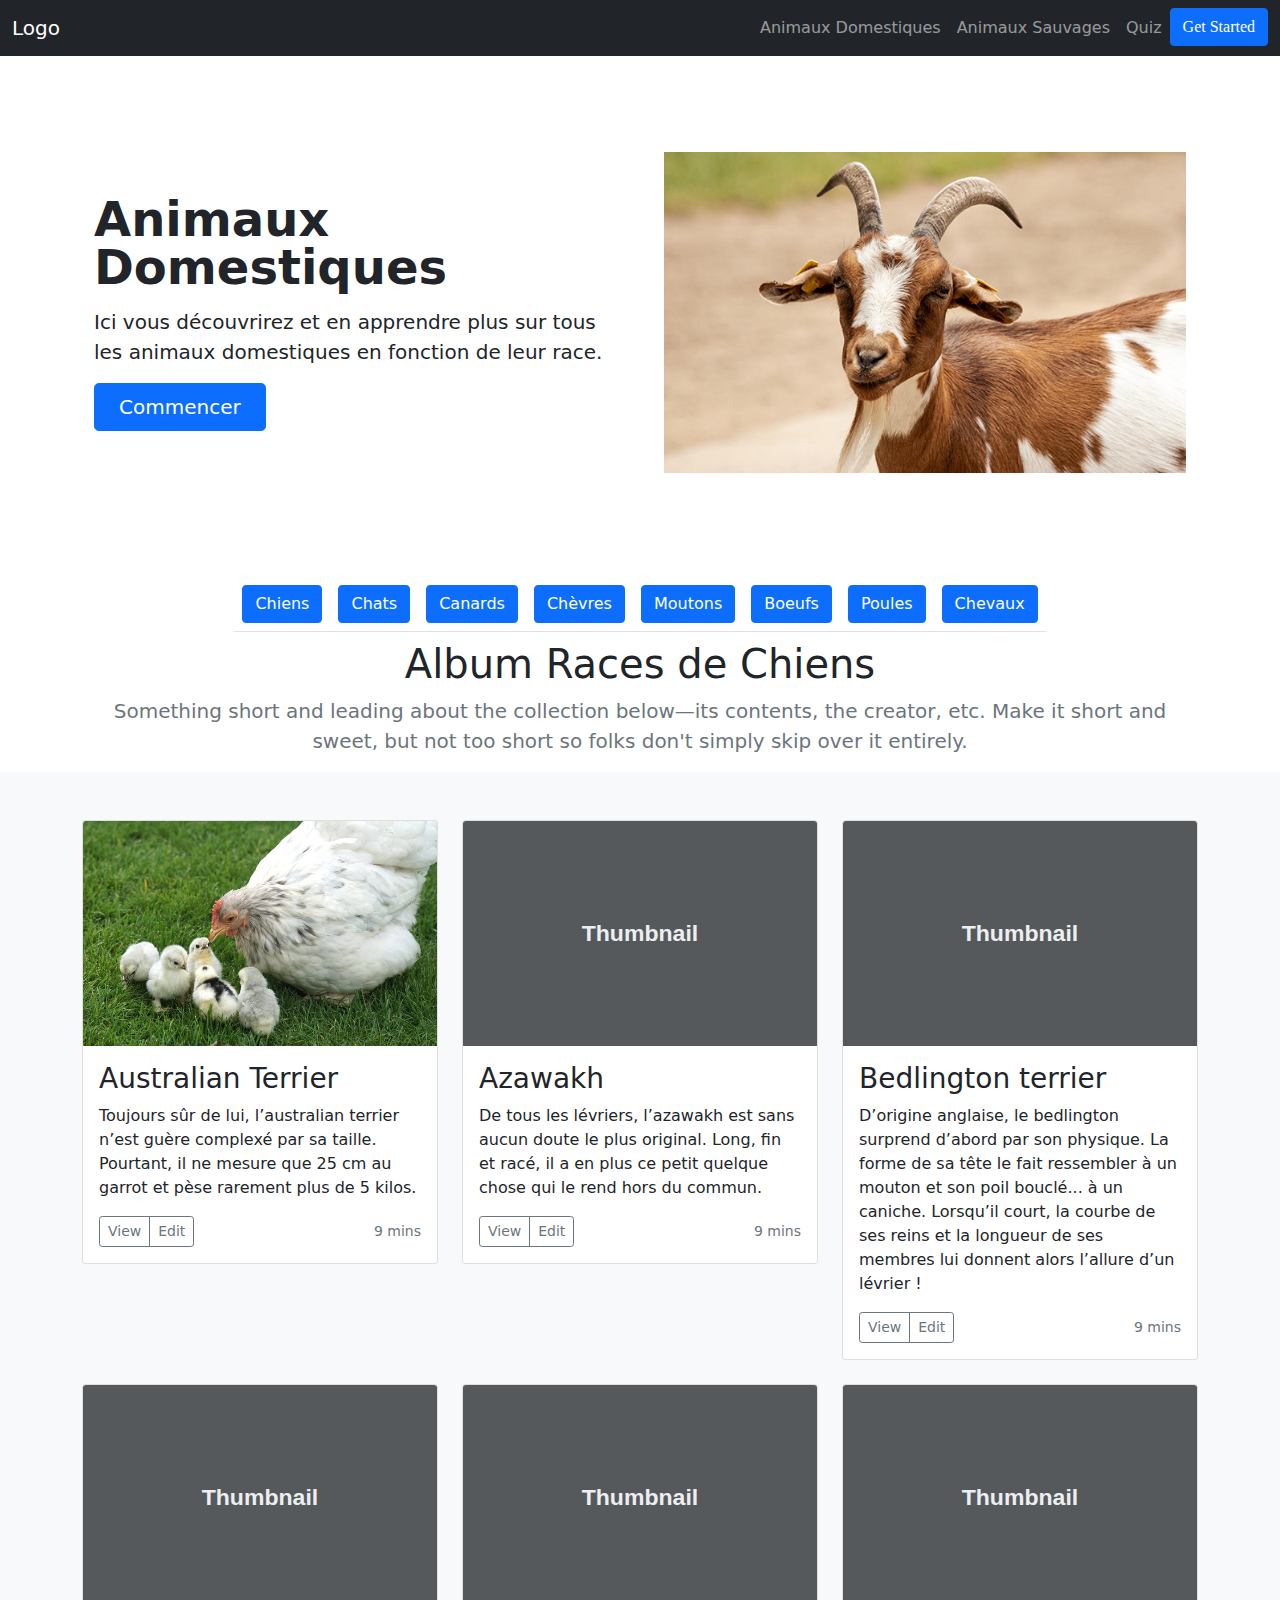
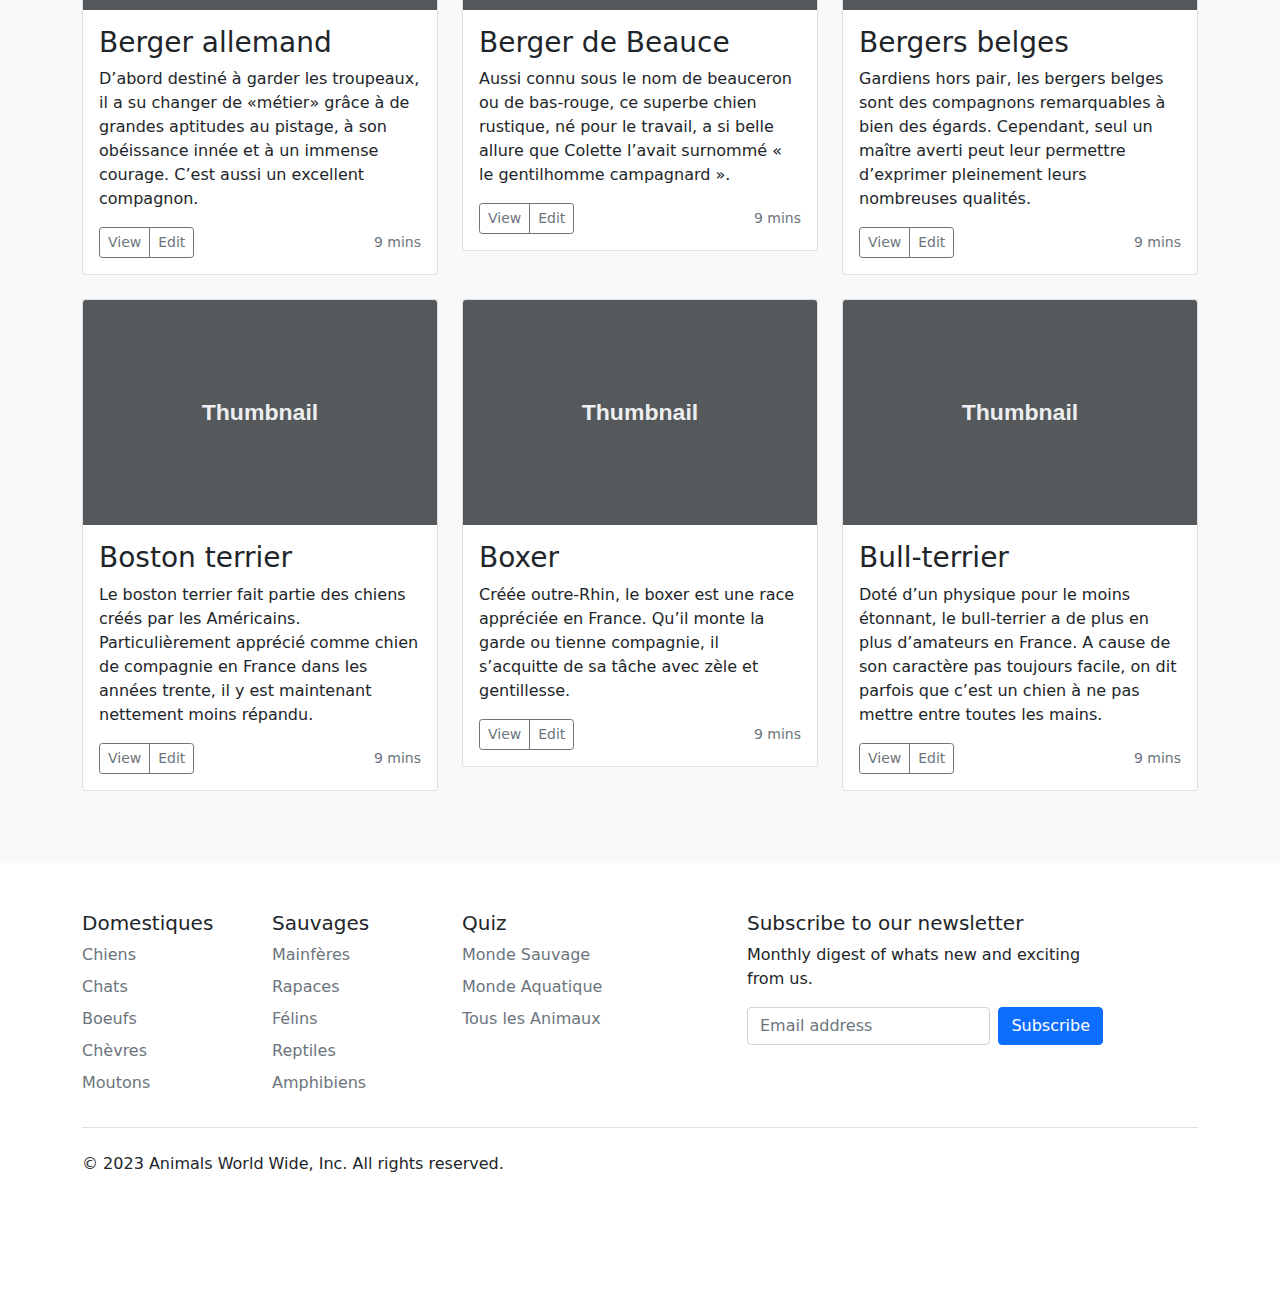
==== screens/animals_view_1_page.html @ 9a96329b "commit" ====
<!DOCTYPE html>
<html lang="en">

<head>
    <meta charset="UTF-8">
    <meta http-equiv="X-UA-Compatible" content="IE=edge">
    <meta name="viewport" content="width=device-width, initial-scale=1.0">
    <title>Common Animals</title>
    <link rel="stylesheet" type="text/css" href="../bootstrap-5/css/bootstrap.css">
    <script type="text/javascript" src="../bootstrap-5/js/bootstrap.js"></script>
</head>

<body>
    <!-- NAVBAR -->
    <nav class="navbar navbar-expand-sm bg-dark navbar-dark">
        <div class="container-fluid">
            <a class="navbar-brand" href="../index.html">Logo</a>
            <button class="navbar-toggler" type="button" data-bs-toggle="collapse" data-bs-target="#collapsibleNavbar">
                <span class="navbar-toggler-icon"></span>
            </button>

            <div class="collapse navbar-collapse d-md-flex justify-content-end" id="collapsibleNavbar">
                <ul class="navbar-nav">
                    <li class="nav-item">
                        <a class="nav-link" href="animals_view_1_page.html">Animaux Domestiques</a>
                    </li>
                    <li class="nav-item">
                        <a class="nav-link" href="animals_view_2_page.html">Animaux Sauvages</a>
                    </li>
                    <li class="nav-item">
                        <a class="nav-link" href="#">Quiz</a>
                    </li>
                    <li class="nav-item">
                        <a class="btn btn-primary" href="../index.html#getStarted"
                            style="font-family: Berlin Sans FB Demi;" type="button">Get Started</a>
                    </li>
                </ul>
            </div>
        </div>
    </nav>

    <div class="container col-xxl-8 px-4 py-5">
        <div class="row flex-lg-row-reverse align-items-center g-5 py-5">
            <div class="col-10 col-sm-8 col-lg-6">
                <img src="../img/chevre.jpg" class="d-block mx-lg-auto img-fluid" alt="Bootstrap Themes" loading="lazy"
                    width="700" height="500">
            </div>
            <div class="col-lg-6">
                <h1 class="display-5 fw-bold lh-1 mb-3">Animaux Domestiques</h1>
                <p class="lead">Ici vous découvrirez et en apprendre plus sur tous les animaux domestiques en fonction
                    de leur race.</p>
                <div class="d-grid gap-2 d-md-flex justify-content-md-start">
                    <a href="#domestiques" type="button" class="btn btn-primary btn-lg px-4 me-md-2">Commencer</a>
                </div>
            </div>
        </div>
    </div>

    <nav class="navbar navbar-expand-lg navbar-dark justify-content-md-center" id="domestiques">
        <ul class="nav nav-tabs" id="myTab" role="tablist">
            <li class="nav-item active" role="presentation">
                <button class="btn btn-primary m-2" id="chiens-tab" data-bs-toggle="tab" data-bs-target="#chiens"
                    type="button" role="tab" aria-controls="chiens" aria-selected="true">Chiens
                </button>
            </li>
            <li class="nav-item" role="presentation">
                <button class="btn btn-primary m-2" id="chats-tab" data-bs-toggle="tab" data-bs-target="#chats"
                    type="button" role="tab" aria-controls="chats" aria-selected="false">Chats
                </button>
            </li>
            <li class="nav-item" role="presentation">
                <button class="btn btn-primary m-2" id="canards-tab" data-bs-toggle="tab" data-bs-target="#canards"
                    type="button" role="tab" aria-controls="canards" aria-selected="false">Canards
                </button>
            </li>
            <li class="nav-item" role="presentation">
                <button class="btn btn-primary m-2">Chèvres</button>
            </li>
            <li class="nav-item" role="presentation">
                <button class="btn btn-primary m-2">Moutons</button>
            </li>
            <li class="nav-item" role="presentation">
                <button class="btn btn-primary m-2">Boeufs</button>
            </li>
            <li class="nav-item" role="presentation">
                <button class="btn btn-primary m-2">Poules</button>
            </li>
            <li class="nav-item" role="presentation">
                <button class="btn btn-primary m-2">Chevaux</button>
            </li>
        </ul>
    </nav>
    <div class="tab-content" id="myTabContent">
        <!-- Contents for dogs -->
        <div class="tab-pane fade show active" id="chiens" role="tabpanel" aria-labelledby="chiens-tab">

            <section class="jumbotron text-center">
                <div class="container">
                    <h1 class="jumbotron-heading">Album Races de Chiens</h1>
                    <p class="lead text-muted">Something short and leading about the collection below—its contents, the
                        creator, etc. Make it short and sweet, but not too short so folks don't simply skip over it
                        entirely.</p>
                </div>
            </section>

            <div class="album py-5 bg-light">
                <div class="container">

                    <div class="row">
                        <div class="col-md-4">
                            <div class="card mb-4 box-shadow">
                                <img class="card-img-top"
                                    data-src="holder.js/100px225?theme=thumb&amp;bg=55595c&amp;fg=eceeef&amp;text=Thumbnail"
                                    alt="Thumbnail [100%x225]" style="height: 225px; width: 100%; display: block;"
                                    src="../img/poule.jpg" data-holder-rendered="true">
                                <div class="card-body">
                                    <h3 class="">Australian Terrier</h3>
                                    <p class="card-text">Toujours sûr de lui, l’australian terrier n’est guère complexé
                                        par
                                        sa taille. Pourtant, il ne mesure que 25 cm au garrot et pèse rarement plus de 5
                                        kilos.</p>
                                    <div class="d-flex justify-content-between align-items-center">
                                        <div class="btn-group">
                                            <button type="button" class="btn btn-sm btn-outline-secondary">View</button>
                                            <button type="button" class="btn btn-sm btn-outline-secondary">Edit</button>
                                        </div>
                                        <small class="text-muted">9 mins</small>
                                    </div>
                                </div>
                            </div>
                        </div>
                        <div class="col-md-4">
                            <div class="card mb-4 box-shadow">
                                <img class="card-img-top"
                                    data-src="holder.js/100px225?theme=thumb&amp;bg=55595c&amp;fg=eceeef&amp;text=Thumbnail"
                                    alt="Thumbnail [100%x225]" style="height: 225px; width: 100%; display: block;"
                                    src="data:image/svg+xml;charset=UTF-8,%3Csvg%20width%3D%22348%22%20height%3D%22225%22%20xmlns%3D%22http%3A%2F%2Fwww.w3.org%2F2000%2Fsvg%22%20viewBox%3D%220%200%20348%20225%22%20preserveAspectRatio%3D%22none%22%3E%3Cdefs%3E%3Cstyle%20type%3D%22text%2Fcss%22%3E%23holder_185f24fe3c3%20text%20%7B%20fill%3A%23eceeef%3Bfont-weight%3Abold%3Bfont-family%3AArial%2C%20Helvetica%2C%20Open%20Sans%2C%20sans-serif%2C%20monospace%3Bfont-size%3A17pt%20%7D%20%3C%2Fstyle%3E%3C%2Fdefs%3E%3Cg%20id%3D%22holder_185f24fe3c3%22%3E%3Crect%20width%3D%22348%22%20height%3D%22225%22%20fill%3D%22%2355595c%22%3E%3C%2Frect%3E%3Cg%3E%3Ctext%20x%3D%22116.68333435058594%22%20y%3D%22120.3%22%3EThumbnail%3C%2Ftext%3E%3C%2Fg%3E%3C%2Fg%3E%3C%2Fsvg%3E"
                                    data-holder-rendered="true">
                                <div class="card-body">
                                    <h3>Azawakh</h3>
                                    <p class="card-text">De tous les lévriers, l’azawakh est sans aucun doute le plus
                                        original. Long, fin et racé, il a en plus ce petit quelque chose qui le rend
                                        hors du
                                        commun.</p>
                                    <div class="d-flex justify-content-between align-items-center">
                                        <div class="btn-group">
                                            <button type="button" class="btn btn-sm btn-outline-secondary">View</button>
                                            <button type="button" class="btn btn-sm btn-outline-secondary">Edit</button>
                                        </div>
                                        <small class="text-muted">9 mins</small>
                                    </div>
                                </div>
                            </div>
                        </div>
                        <div class="col-md-4">
                            <div class="card mb-4 box-shadow">
                                <img class="card-img-top"
                                    data-src="holder.js/100px225?theme=thumb&amp;bg=55595c&amp;fg=eceeef&amp;text=Thumbnail"
                                    alt="Thumbnail [100%x225]" style="height: 225px; width: 100%; display: block;"
                                    src="data:image/svg+xml;charset=UTF-8,%3Csvg%20width%3D%22348%22%20height%3D%22225%22%20xmlns%3D%22http%3A%2F%2Fwww.w3.org%2F2000%2Fsvg%22%20viewBox%3D%220%200%20348%20225%22%20preserveAspectRatio%3D%22none%22%3E%3Cdefs%3E%3Cstyle%20type%3D%22text%2Fcss%22%3E%23holder_185f24fe3c5%20text%20%7B%20fill%3A%23eceeef%3Bfont-weight%3Abold%3Bfont-family%3AArial%2C%20Helvetica%2C%20Open%20Sans%2C%20sans-serif%2C%20monospace%3Bfont-size%3A17pt%20%7D%20%3C%2Fstyle%3E%3C%2Fdefs%3E%3Cg%20id%3D%22holder_185f24fe3c5%22%3E%3Crect%20width%3D%22348%22%20height%3D%22225%22%20fill%3D%22%2355595c%22%3E%3C%2Frect%3E%3Cg%3E%3Ctext%20x%3D%22116.68333435058594%22%20y%3D%22120.3%22%3EThumbnail%3C%2Ftext%3E%3C%2Fg%3E%3C%2Fg%3E%3C%2Fsvg%3E"
                                    data-holder-rendered="true">
                                <div class="card-body">
                                    <h3>Bedlington terrier</h3>
                                    <p class="card-text">D’origine anglaise, le bedlington surprend d’abord par son
                                        physique. La forme de sa tête le fait ressembler à un mouton et son poil
                                        bouclé... à
                                        un caniche. Lorsqu’il court, la courbe de ses reins et la longueur de ses
                                        membres
                                        lui donnent alors l’allure d’un lévrier !</p>
                                    <div class="d-flex justify-content-between align-items-center">
                                        <div class="btn-group">
                                            <button type="button" class="btn btn-sm btn-outline-secondary">View</button>
                                            <button type="button" class="btn btn-sm btn-outline-secondary">Edit</button>
                                        </div>
                                        <small class="text-muted">9 mins</small>
                                    </div>
                                </div>
                            </div>
                        </div>

                        <div class="col-md-4">
                            <div class="card mb-4 box-shadow">
                                <img class="card-img-top"
                                    data-src="holder.js/100px225?theme=thumb&amp;bg=55595c&amp;fg=eceeef&amp;text=Thumbnail"
                                    alt="Thumbnail [100%x225]" style="height: 225px; width: 100%; display: block;"
                                    src="data:image/svg+xml;charset=UTF-8,%3Csvg%20width%3D%22348%22%20height%3D%22225%22%20xmlns%3D%22http%3A%2F%2Fwww.w3.org%2F2000%2Fsvg%22%20viewBox%3D%220%200%20348%20225%22%20preserveAspectRatio%3D%22none%22%3E%3Cdefs%3E%3Cstyle%20type%3D%22text%2Fcss%22%3E%23holder_185f24fe3c6%20text%20%7B%20fill%3A%23eceeef%3Bfont-weight%3Abold%3Bfont-family%3AArial%2C%20Helvetica%2C%20Open%20Sans%2C%20sans-serif%2C%20monospace%3Bfont-size%3A17pt%20%7D%20%3C%2Fstyle%3E%3C%2Fdefs%3E%3Cg%20id%3D%22holder_185f24fe3c6%22%3E%3Crect%20width%3D%22348%22%20height%3D%22225%22%20fill%3D%22%2355595c%22%3E%3C%2Frect%3E%3Cg%3E%3Ctext%20x%3D%22116.68333435058594%22%20y%3D%22120.3%22%3EThumbnail%3C%2Ftext%3E%3C%2Fg%3E%3C%2Fg%3E%3C%2Fsvg%3E"
                                    data-holder-rendered="true">
                                <div class="card-body">
                                    <h3>Berger allemand</h3>
                                    <p class="card-text">D’abord destiné à garder les troupeaux, il a su changer de
                                        «métier»
                                        grâce à de grandes aptitudes au pistage, à son obéissance innée et à un immense
                                        courage. C’est aussi un excellent compagnon.</p>
                                    <div class="d-flex justify-content-between align-items-center">
                                        <div class="btn-group">
                                            <button type="button" class="btn btn-sm btn-outline-secondary">View</button>
                                            <button type="button" class="btn btn-sm btn-outline-secondary">Edit</button>
                                        </div>
                                        <small class="text-muted">9 mins</small>
                                    </div>
                                </div>
                            </div>
                        </div>
                        <div class="col-md-4">
                            <div class="card mb-4 box-shadow">
                                <img class="card-img-top"
                                    data-src="holder.js/100px225?theme=thumb&amp;bg=55595c&amp;fg=eceeef&amp;text=Thumbnail"
                                    alt="Thumbnail [100%x225]" style="height: 225px; width: 100%; display: block;"
                                    src="data:image/svg+xml;charset=UTF-8,%3Csvg%20width%3D%22348%22%20height%3D%22225%22%20xmlns%3D%22http%3A%2F%2Fwww.w3.org%2F2000%2Fsvg%22%20viewBox%3D%220%200%20348%20225%22%20preserveAspectRatio%3D%22none%22%3E%3Cdefs%3E%3Cstyle%20type%3D%22text%2Fcss%22%3E%23holder_185f24fe3c7%20text%20%7B%20fill%3A%23eceeef%3Bfont-weight%3Abold%3Bfont-family%3AArial%2C%20Helvetica%2C%20Open%20Sans%2C%20sans-serif%2C%20monospace%3Bfont-size%3A17pt%20%7D%20%3C%2Fstyle%3E%3C%2Fdefs%3E%3Cg%20id%3D%22holder_185f24fe3c7%22%3E%3Crect%20width%3D%22348%22%20height%3D%22225%22%20fill%3D%22%2355595c%22%3E%3C%2Frect%3E%3Cg%3E%3Ctext%20x%3D%22116.68333435058594%22%20y%3D%22120.3%22%3EThumbnail%3C%2Ftext%3E%3C%2Fg%3E%3C%2Fg%3E%3C%2Fsvg%3E"
                                    data-holder-rendered="true">
                                <div class="card-body">
                                    <h3>Berger de Beauce</h3>
                                    <p class="card-text">Aussi connu sous le nom de beauceron ou de bas-rouge, ce
                                        superbe
                                        chien rustique, né pour le travail, a si belle allure que Colette l’avait
                                        surnommé «
                                        le gentilhomme campagnard ».</p>
                                    <div class="d-flex justify-content-between align-items-center">
                                        <div class="btn-group">
                                            <button type="button" class="btn btn-sm btn-outline-secondary">View</button>
                                            <button type="button" class="btn btn-sm btn-outline-secondary">Edit</button>
                                        </div>
                                        <small class="text-muted">9 mins</small>
                                    </div>
                                </div>
                            </div>
                        </div>
                        <div class="col-md-4">
                            <div class="card mb-4 box-shadow">
                                <img class="card-img-top"
                                    data-src="holder.js/100px225?theme=thumb&amp;bg=55595c&amp;fg=eceeef&amp;text=Thumbnail"
                                    alt="Thumbnail [100%x225]" style="height: 225px; width: 100%; display: block;"
                                    src="data:image/svg+xml;charset=UTF-8,%3Csvg%20width%3D%22348%22%20height%3D%22225%22%20xmlns%3D%22http%3A%2F%2Fwww.w3.org%2F2000%2Fsvg%22%20viewBox%3D%220%200%20348%20225%22%20preserveAspectRatio%3D%22none%22%3E%3Cdefs%3E%3Cstyle%20type%3D%22text%2Fcss%22%3E%23holder_185f24fe3c9%20text%20%7B%20fill%3A%23eceeef%3Bfont-weight%3Abold%3Bfont-family%3AArial%2C%20Helvetica%2C%20Open%20Sans%2C%20sans-serif%2C%20monospace%3Bfont-size%3A17pt%20%7D%20%3C%2Fstyle%3E%3C%2Fdefs%3E%3Cg%20id%3D%22holder_185f24fe3c9%22%3E%3Crect%20width%3D%22348%22%20height%3D%22225%22%20fill%3D%22%2355595c%22%3E%3C%2Frect%3E%3Cg%3E%3Ctext%20x%3D%22116.68333435058594%22%20y%3D%22120.3%22%3EThumbnail%3C%2Ftext%3E%3C%2Fg%3E%3C%2Fg%3E%3C%2Fsvg%3E"
                                    data-holder-rendered="true">
                                <div class="card-body">
                                    <h3>Bergers belges</h3>
                                    <p class="card-text">Gardiens hors pair, les bergers belges sont des compagnons
                                        remarquables à bien des égards. Cependant, seul un maître averti peut leur
                                        permettre
                                        d’exprimer pleinement leurs nombreuses qualités.</p>
                                    <div class="d-flex justify-content-between align-items-center">
                                        <div class="btn-group">
                                            <button type="button" class="btn btn-sm btn-outline-secondary">View</button>
                                            <button type="button" class="btn btn-sm btn-outline-secondary">Edit</button>
                                        </div>
                                        <small class="text-muted">9 mins</small>
                                    </div>
                                </div>
                            </div>
                        </div>

                        <div class="col-md-4">
                            <div class="card mb-4 box-shadow">
                                <img class="card-img-top"
                                    data-src="holder.js/100px225?theme=thumb&amp;bg=55595c&amp;fg=eceeef&amp;text=Thumbnail"
                                    alt="Thumbnail [100%x225]" style="height: 225px; width: 100%; display: block;"
                                    src="data:image/svg+xml;charset=UTF-8,%3Csvg%20width%3D%22348%22%20height%3D%22225%22%20xmlns%3D%22http%3A%2F%2Fwww.w3.org%2F2000%2Fsvg%22%20viewBox%3D%220%200%20348%20225%22%20preserveAspectRatio%3D%22none%22%3E%3Cdefs%3E%3Cstyle%20type%3D%22text%2Fcss%22%3E%23holder_185f24fe3ca%20text%20%7B%20fill%3A%23eceeef%3Bfont-weight%3Abold%3Bfont-family%3AArial%2C%20Helvetica%2C%20Open%20Sans%2C%20sans-serif%2C%20monospace%3Bfont-size%3A17pt%20%7D%20%3C%2Fstyle%3E%3C%2Fdefs%3E%3Cg%20id%3D%22holder_185f24fe3ca%22%3E%3Crect%20width%3D%22348%22%20height%3D%22225%22%20fill%3D%22%2355595c%22%3E%3C%2Frect%3E%3Cg%3E%3Ctext%20x%3D%22116.68333435058594%22%20y%3D%22120.3%22%3EThumbnail%3C%2Ftext%3E%3C%2Fg%3E%3C%2Fg%3E%3C%2Fsvg%3E"
                                    data-holder-rendered="true">
                                <div class="card-body">
                                    <h3>Boston terrier</h3>
                                    <p class="card-text">Le boston terrier fait partie des chiens créés par les
                                        Américains.
                                        Particulièrement apprécié comme chien de compagnie en France dans les années
                                        trente,
                                        il y est maintenant nettement moins répandu.</p>
                                    <div class="d-flex justify-content-between align-items-center">
                                        <div class="btn-group">
                                            <button type="button" class="btn btn-sm btn-outline-secondary">View</button>
                                            <button type="button" class="btn btn-sm btn-outline-secondary">Edit</button>
                                        </div>
                                        <small class="text-muted">9 mins</small>
                                    </div>
                                </div>
                            </div>
                        </div>
                        <div class="col-md-4">
                            <div class="card mb-4 box-shadow">
                                <img class="card-img-top"
                                    data-src="holder.js/100px225?theme=thumb&amp;bg=55595c&amp;fg=eceeef&amp;text=Thumbnail"
                                    alt="Thumbnail [100%x225]" style="height: 225px; width: 100%; display: block;"
                                    src="data:image/svg+xml;charset=UTF-8,%3Csvg%20width%3D%22348%22%20height%3D%22225%22%20xmlns%3D%22http%3A%2F%2Fwww.w3.org%2F2000%2Fsvg%22%20viewBox%3D%220%200%20348%20225%22%20preserveAspectRatio%3D%22none%22%3E%3Cdefs%3E%3Cstyle%20type%3D%22text%2Fcss%22%3E%23holder_185f24fe3cb%20text%20%7B%20fill%3A%23eceeef%3Bfont-weight%3Abold%3Bfont-family%3AArial%2C%20Helvetica%2C%20Open%20Sans%2C%20sans-serif%2C%20monospace%3Bfont-size%3A17pt%20%7D%20%3C%2Fstyle%3E%3C%2Fdefs%3E%3Cg%20id%3D%22holder_185f24fe3cb%22%3E%3Crect%20width%3D%22348%22%20height%3D%22225%22%20fill%3D%22%2355595c%22%3E%3C%2Frect%3E%3Cg%3E%3Ctext%20x%3D%22116.68333435058594%22%20y%3D%22120.3%22%3EThumbnail%3C%2Ftext%3E%3C%2Fg%3E%3C%2Fg%3E%3C%2Fsvg%3E"
                                    data-holder-rendered="true">
                                <div class="card-body">
                                    <h3>Boxer</h3>
                                    <p class="card-text">Créée outre-Rhin, le boxer est une race appréciée en France.
                                        Qu’il
                                        monte la garde ou tienne compagnie, il s’acquitte de sa tâche avec zèle et
                                        gentillesse.</p>
                                    <div class="d-flex justify-content-between align-items-center">
                                        <div class="btn-group">
                                            <button type="button" class="btn btn-sm btn-outline-secondary">View</button>
                                            <button type="button" class="btn btn-sm btn-outline-secondary">Edit</button>
                                        </div>
                                        <small class="text-muted">9 mins</small>
                                    </div>
                                </div>
                            </div>
                        </div>
                        <div class="col-md-4">
                            <div class="card mb-4 box-shadow">
                                <img class="card-img-top"
                                    data-src="holder.js/100px225?theme=thumb&amp;bg=55595c&amp;fg=eceeef&amp;text=Thumbnail"
                                    alt="Thumbnail [100%x225]" style="height: 225px; width: 100%; display: block;"
                                    src="data:image/svg+xml;charset=UTF-8,%3Csvg%20width%3D%22348%22%20height%3D%22225%22%20xmlns%3D%22http%3A%2F%2Fwww.w3.org%2F2000%2Fsvg%22%20viewBox%3D%220%200%20348%20225%22%20preserveAspectRatio%3D%22none%22%3E%3Cdefs%3E%3Cstyle%20type%3D%22text%2Fcss%22%3E%23holder_185f24fe3cd%20text%20%7B%20fill%3A%23eceeef%3Bfont-weight%3Abold%3Bfont-family%3AArial%2C%20Helvetica%2C%20Open%20Sans%2C%20sans-serif%2C%20monospace%3Bfont-size%3A17pt%20%7D%20%3C%2Fstyle%3E%3C%2Fdefs%3E%3Cg%20id%3D%22holder_185f24fe3cd%22%3E%3Crect%20width%3D%22348%22%20height%3D%22225%22%20fill%3D%22%2355595c%22%3E%3C%2Frect%3E%3Cg%3E%3Ctext%20x%3D%22116.68333435058594%22%20y%3D%22120.3%22%3EThumbnail%3C%2Ftext%3E%3C%2Fg%3E%3C%2Fg%3E%3C%2Fsvg%3E"
                                    data-holder-rendered="true">
                                <div class="card-body">
                                    <h3>Bull-terrier</h3>
                                    <p class="card-text">Doté d’un physique pour le moins étonnant, le bull-terrier a de
                                        plus en plus d’amateurs en France. A cause de son caractère pas toujours facile,
                                        on
                                        dit parfois que c’est un chien à ne pas mettre entre toutes les mains.</p>
                                    <div class="d-flex justify-content-between align-items-center">
                                        <div class="btn-group">
                                            <button type="button" class="btn btn-sm btn-outline-secondary">View</button>
                                            <button type="button" class="btn btn-sm btn-outline-secondary">Edit</button>
                                        </div>
                                        <small class="text-muted">9 mins</small>
                                    </div>
                                </div>
                            </div>
                        </div>
                    </div>
                </div>
            </div>

        </div>
        <!-- Contents for cats -->
        <div class="tab-pane fade" id="chats" role="tabpanel" aria-labelledby="chats-tab">

            <section class="jumbotron text-center">
                <div class="container">
                    <h1 class="jumbotron-heading">Album Races de Chats</h1>
                    <p class="lead text-muted">Something short and leading about the collection below—its contents, the
                        creator, etc. Make it short and sweet, but not too short so folks don't simply skip over it
                        entirely.</p>
                </div>
            </section>

            <div class="album py-5 bg-light">
                <div class="container">

                    <div class="row">
                        <div class="col-md-4">
                            <div class="card mb-4 box-shadow">
                                <img class="card-img-top"
                                    data-src="holder.js/100px225?theme=thumb&amp;bg=55595c&amp;fg=eceeef&amp;text=Thumbnail"
                                    alt="Thumbnail [100%x225]" style="height: 225px; width: 100%; display: block;"
                                    src="../img/poule.jpg" data-holder-rendered="true">
                                <div class="card-body">
                                    <h3 class="">Bleu russe</h3>
                                    <p class="card-text">De ce chat aux yeux verts se dégage un charme auquel on ne peut
                                        rester insensible très longtemps. Longiligne et gracieux, il porte une robe d’un
                                        bleu gris clair avec des reflets argent, semblables à de la neige.</p>
                                    <div class="d-flex justify-content-between align-items-center">
                                        <div class="btn-group">
                                            <button type="button" class="btn btn-sm btn-outline-secondary">View</button>
                                            <button type="button" class="btn btn-sm btn-outline-secondary">Edit</button>
                                        </div>
                                        <small class="text-muted">9 mins</small>
                                    </div>
                                </div>
                            </div>
                        </div>
                        <div class="col-md-4">
                            <div class="card mb-4 box-shadow">
                                <img class="card-img-top"
                                    data-src="holder.js/100px225?theme=thumb&amp;bg=55595c&amp;fg=eceeef&amp;text=Thumbnail"
                                    alt="Thumbnail [100%x225]" style="height: 225px; width: 100%; display: block;"
                                    src="data:image/svg+xml;charset=UTF-8,%3Csvg%20width%3D%22348%22%20height%3D%22225%22%20xmlns%3D%22http%3A%2F%2Fwww.w3.org%2F2000%2Fsvg%22%20viewBox%3D%220%200%20348%20225%22%20preserveAspectRatio%3D%22none%22%3E%3Cdefs%3E%3Cstyle%20type%3D%22text%2Fcss%22%3E%23holder_185f24fe3c3%20text%20%7B%20fill%3A%23eceeef%3Bfont-weight%3Abold%3Bfont-family%3AArial%2C%20Helvetica%2C%20Open%20Sans%2C%20sans-serif%2C%20monospace%3Bfont-size%3A17pt%20%7D%20%3C%2Fstyle%3E%3C%2Fdefs%3E%3Cg%20id%3D%22holder_185f24fe3c3%22%3E%3Crect%20width%3D%22348%22%20height%3D%22225%22%20fill%3D%22%2355595c%22%3E%3C%2Frect%3E%3Cg%3E%3Ctext%20x%3D%22116.68333435058594%22%20y%3D%22120.3%22%3EThumbnail%3C%2Ftext%3E%3C%2Fg%3E%3C%2Fg%3E%3C%2Fsvg%3E"
                                    data-holder-rendered="true">
                                <div class="card-body">
                                    <h3>Bobtail japonais</h3>
                                    <p class="card-text">A première vue, c’est un chat sans grande originalité. En y
                                        regardant de plus près, on se rend compte qu’il possède une queue bizarre
                                        repliée sur elle-même. Au Japon, on la compare à une fleur de chrysanthème.</p>
                                    <div class="d-flex justify-content-between align-items-center">
                                        <div class="btn-group">
                                            <button type="button" class="btn btn-sm btn-outline-secondary">View</button>
                                            <button type="button" class="btn btn-sm btn-outline-secondary">Edit</button>
                                        </div>
                                        <small class="text-muted">9 mins</small>
                                    </div>
                                </div>
                            </div>
                        </div>
                        <div class="col-md-4">
                            <div class="card mb-4 box-shadow">
                                <img class="card-img-top"
                                    data-src="holder.js/100px225?theme=thumb&amp;bg=55595c&amp;fg=eceeef&amp;text=Thumbnail"
                                    alt="Thumbnail [100%x225]" style="height: 225px; width: 100%; display: block;"
                                    src="data:image/svg+xml;charset=UTF-8,%3Csvg%20width%3D%22348%22%20height%3D%22225%22%20xmlns%3D%22http%3A%2F%2Fwww.w3.org%2F2000%2Fsvg%22%20viewBox%3D%220%200%20348%20225%22%20preserveAspectRatio%3D%22none%22%3E%3Cdefs%3E%3Cstyle%20type%3D%22text%2Fcss%22%3E%23holder_185f24fe3c5%20text%20%7B%20fill%3A%23eceeef%3Bfont-weight%3Abold%3Bfont-family%3AArial%2C%20Helvetica%2C%20Open%20Sans%2C%20sans-serif%2C%20monospace%3Bfont-size%3A17pt%20%7D%20%3C%2Fstyle%3E%3C%2Fdefs%3E%3Cg%20id%3D%22holder_185f24fe3c5%22%3E%3Crect%20width%3D%22348%22%20height%3D%22225%22%20fill%3D%22%2355595c%22%3E%3C%2Frect%3E%3Cg%3E%3Ctext%20x%3D%22116.68333435058594%22%20y%3D%22120.3%22%3EThumbnail%3C%2Ftext%3E%3C%2Fg%3E%3C%2Fg%3E%3C%2Fsvg%3E"
                                    data-holder-rendered="true">
                                <div class="card-body">
                                    <h3>Chartreux</h3>
                                    <p class="card-text">Même s’il ne doit pas grand chose à l’ordre des Chartreux, ce
                                        superbe chat gris à la robe laineuse, très populaire dans l’Hexagone, est
                                        typiquement français. L’élevage a commencé vraiment au début du 20e siècle grâce
                                        à deux éleveuses bretonnes, les demoiselles Léger.</p>
                                    <div class="d-flex justify-content-between align-items-center">
                                        <div class="btn-group">
                                            <button type="button" class="btn btn-sm btn-outline-secondary">View</button>
                                            <button type="button" class="btn btn-sm btn-outline-secondary">Edit</button>
                                        </div>
                                        <small class="text-muted">9 mins</small>
                                    </div>
                                </div>
                            </div>
                        </div>

                        <div class="col-md-4">
                            <div class="card mb-4 box-shadow">
                                <img class="card-img-top"
                                    data-src="holder.js/100px225?theme=thumb&amp;bg=55595c&amp;fg=eceeef&amp;text=Thumbnail"
                                    alt="Thumbnail [100%x225]" style="height: 225px; width: 100%; display: block;"
                                    src="data:image/svg+xml;charset=UTF-8,%3Csvg%20width%3D%22348%22%20height%3D%22225%22%20xmlns%3D%22http%3A%2F%2Fwww.w3.org%2F2000%2Fsvg%22%20viewBox%3D%220%200%20348%20225%22%20preserveAspectRatio%3D%22none%22%3E%3Cdefs%3E%3Cstyle%20type%3D%22text%2Fcss%22%3E%23holder_185f24fe3c6%20text%20%7B%20fill%3A%23eceeef%3Bfont-weight%3Abold%3Bfont-family%3AArial%2C%20Helvetica%2C%20Open%20Sans%2C%20sans-serif%2C%20monospace%3Bfont-size%3A17pt%20%7D%20%3C%2Fstyle%3E%3C%2Fdefs%3E%3Cg%20id%3D%22holder_185f24fe3c6%22%3E%3Crect%20width%3D%22348%22%20height%3D%22225%22%20fill%3D%22%2355595c%22%3E%3C%2Frect%3E%3Cg%3E%3Ctext%20x%3D%22116.68333435058594%22%20y%3D%22120.3%22%3EThumbnail%3C%2Ftext%3E%3C%2Fg%3E%3C%2Fg%3E%3C%2Fsvg%3E"
                                    data-holder-rendered="true">
                                <div class="card-body">
                                    <h3>Devon rex</h3>
                                    <p class="card-text">Anglais, original et sophistiqué, le devon rex est, comme les
                                        autres chats de type rex, couvert d’un pelage ras et frisé. Encore peu répandu
                                        en France, il y rencontre cependant un beau succès de curiosité dans les
                                        expositions félines.</p>
                                    <div class="d-flex justify-content-between align-items-center">
                                        <div class="btn-group">
                                            <button type="button" class="btn btn-sm btn-outline-secondary">View</button>
                                            <button type="button" class="btn btn-sm btn-outline-secondary">Edit</button>
                                        </div>
                                        <small class="text-muted">9 mins</small>
                                    </div>
                                </div>
                            </div>
                        </div>
                        <div class="col-md-4">
                            <div class="card mb-4 box-shadow">
                                <img class="card-img-top"
                                    data-src="holder.js/100px225?theme=thumb&amp;bg=55595c&amp;fg=eceeef&amp;text=Thumbnail"
                                    alt="Thumbnail [100%x225]" style="height: 225px; width: 100%; display: block;"
                                    src="data:image/svg+xml;charset=UTF-8,%3Csvg%20width%3D%22348%22%20height%3D%22225%22%20xmlns%3D%22http%3A%2F%2Fwww.w3.org%2F2000%2Fsvg%22%20viewBox%3D%220%200%20348%20225%22%20preserveAspectRatio%3D%22none%22%3E%3Cdefs%3E%3Cstyle%20type%3D%22text%2Fcss%22%3E%23holder_185f24fe3c7%20text%20%7B%20fill%3A%23eceeef%3Bfont-weight%3Abold%3Bfont-family%3AArial%2C%20Helvetica%2C%20Open%20Sans%2C%20sans-serif%2C%20monospace%3Bfont-size%3A17pt%20%7D%20%3C%2Fstyle%3E%3C%2Fdefs%3E%3Cg%20id%3D%22holder_185f24fe3c7%22%3E%3Crect%20width%3D%22348%22%20height%3D%22225%22%20fill%3D%22%2355595c%22%3E%3C%2Frect%3E%3Cg%3E%3Ctext%20x%3D%22116.68333435058594%22%20y%3D%22120.3%22%3EThumbnail%3C%2Ftext%3E%3C%2Fg%3E%3C%2Fg%3E%3C%2Fsvg%3E"
                                    data-holder-rendered="true">
                                <div class="card-body">
                                    <h3>Européen</h3>
                                    <p class="card-text">Reconnue comme une race à part entière en 1982, certains voient
                                        même en lui le gouttière « idéal ». Il a conquis ses quartiers de noblesse et
                                        figure aujourd’hui dans toutes les expositions félines sous le nom d’européen.
                                    </p>
                                    <div class="d-flex justify-content-between align-items-center">
                                        <div class="btn-group">
                                            <button type="button" class="btn btn-sm btn-outline-secondary">View</button>
                                            <button type="button" class="btn btn-sm btn-outline-secondary">Edit</button>
                                        </div>
                                        <small class="text-muted">9 mins</small>
                                    </div>
                                </div>
                            </div>
                        </div>
                        <div class="col-md-4">
                            <div class="card mb-4 box-shadow">
                                <img class="card-img-top"
                                    data-src="holder.js/100px225?theme=thumb&amp;bg=55595c&amp;fg=eceeef&amp;text=Thumbnail"
                                    alt="Thumbnail [100%x225]" style="height: 225px; width: 100%; display: block;"
                                    src="data:image/svg+xml;charset=UTF-8,%3Csvg%20width%3D%22348%22%20height%3D%22225%22%20xmlns%3D%22http%3A%2F%2Fwww.w3.org%2F2000%2Fsvg%22%20viewBox%3D%220%200%20348%20225%22%20preserveAspectRatio%3D%22none%22%3E%3Cdefs%3E%3Cstyle%20type%3D%22text%2Fcss%22%3E%23holder_185f24fe3c9%20text%20%7B%20fill%3A%23eceeef%3Bfont-weight%3Abold%3Bfont-family%3AArial%2C%20Helvetica%2C%20Open%20Sans%2C%20sans-serif%2C%20monospace%3Bfont-size%3A17pt%20%7D%20%3C%2Fstyle%3E%3C%2Fdefs%3E%3Cg%20id%3D%22holder_185f24fe3c9%22%3E%3Crect%20width%3D%22348%22%20height%3D%22225%22%20fill%3D%22%2355595c%22%3E%3C%2Frect%3E%3Cg%3E%3Ctext%20x%3D%22116.68333435058594%22%20y%3D%22120.3%22%3EThumbnail%3C%2Ftext%3E%3C%2Fg%3E%3C%2Fg%3E%3C%2Fsvg%3E"
                                    data-holder-rendered="true">
                                <div class="card-body">
                                    <h3>Exotic shorthair</h3>
                                    <p class="card-text">Doublure parfaite du persan mais à poil court, l'exotic
                                        shorthair en possède la corpulence robuste. Très répandue aux Etats-Unis, cette
                                        race trouve de plus en plus d’adeptes en Europe.</p>
                                    <div class="d-flex justify-content-between align-items-center">
                                        <div class="btn-group">
                                            <button type="button" class="btn btn-sm btn-outline-secondary">View</button>
                                            <button type="button" class="btn btn-sm btn-outline-secondary">Edit</button>
                                        </div>
                                        <small class="text-muted">9 mins</small>
                                    </div>
                                </div>
                            </div>
                        </div>

                        <div class="col-md-4">
                            <div class="card mb-4 box-shadow">
                                <img class="card-img-top"
                                    data-src="holder.js/100px225?theme=thumb&amp;bg=55595c&amp;fg=eceeef&amp;text=Thumbnail"
                                    alt="Thumbnail [100%x225]" style="height: 225px; width: 100%; display: block;"
                                    src="data:image/svg+xml;charset=UTF-8,%3Csvg%20width%3D%22348%22%20height%3D%22225%22%20xmlns%3D%22http%3A%2F%2Fwww.w3.org%2F2000%2Fsvg%22%20viewBox%3D%220%200%20348%20225%22%20preserveAspectRatio%3D%22none%22%3E%3Cdefs%3E%3Cstyle%20type%3D%22text%2Fcss%22%3E%23holder_185f24fe3ca%20text%20%7B%20fill%3A%23eceeef%3Bfont-weight%3Abold%3Bfont-family%3AArial%2C%20Helvetica%2C%20Open%20Sans%2C%20sans-serif%2C%20monospace%3Bfont-size%3A17pt%20%7D%20%3C%2Fstyle%3E%3C%2Fdefs%3E%3Cg%20id%3D%22holder_185f24fe3ca%22%3E%3Crect%20width%3D%22348%22%20height%3D%22225%22%20fill%3D%22%2355595c%22%3E%3C%2Frect%3E%3Cg%3E%3Ctext%20x%3D%22116.68333435058594%22%20y%3D%22120.3%22%3EThumbnail%3C%2Ftext%3E%3C%2Fg%3E%3C%2Fg%3E%3C%2Fsvg%3E"
                                    data-holder-rendered="true">
                                <div class="card-body">
                                    <h3>Havana</h3>
                                    <p class="card-text">Originaire d’Asie du Sud-Est, l’apparition du havana, appelé
                                        aussi havana brown ou chestnut havana, remonte au début du 20e siècle. Certains
                                        pensent que son nom lui vient de sa couleur qui évoque un bon cigare cubain.</p>
                                    <div class="d-flex justify-content-between align-items-center">
                                        <div class="btn-group">
                                            <button type="button" class="btn btn-sm btn-outline-secondary">View</button>
                                            <button type="button" class="btn btn-sm btn-outline-secondary">Edit</button>
                                        </div>
                                        <small class="text-muted">9 mins</small>
                                    </div>
                                </div>
                            </div>
                        </div>
                        <div class="col-md-4">
                            <div class="card mb-4 box-shadow">
                                <img class="card-img-top"
                                    data-src="holder.js/100px225?theme=thumb&amp;bg=55595c&amp;fg=eceeef&amp;text=Thumbnail"
                                    alt="Thumbnail [100%x225]" style="height: 225px; width: 100%; display: block;"
                                    src="data:image/svg+xml;charset=UTF-8,%3Csvg%20width%3D%22348%22%20height%3D%22225%22%20xmlns%3D%22http%3A%2F%2Fwww.w3.org%2F2000%2Fsvg%22%20viewBox%3D%220%200%20348%20225%22%20preserveAspectRatio%3D%22none%22%3E%3Cdefs%3E%3Cstyle%20type%3D%22text%2Fcss%22%3E%23holder_185f24fe3cb%20text%20%7B%20fill%3A%23eceeef%3Bfont-weight%3Abold%3Bfont-family%3AArial%2C%20Helvetica%2C%20Open%20Sans%2C%20sans-serif%2C%20monospace%3Bfont-size%3A17pt%20%7D%20%3C%2Fstyle%3E%3C%2Fdefs%3E%3Cg%20id%3D%22holder_185f24fe3cb%22%3E%3Crect%20width%3D%22348%22%20height%3D%22225%22%20fill%3D%22%2355595c%22%3E%3C%2Frect%3E%3Cg%3E%3Ctext%20x%3D%22116.68333435058594%22%20y%3D%22120.3%22%3EThumbnail%3C%2Ftext%3E%3C%2Fg%3E%3C%2Fg%3E%3C%2Fsvg%3E"
                                    data-holder-rendered="true">
                                <div class="card-body">
                                    <h3>Munchkin cat</h3>
                                    <p class="card-text">En France, la première apparition de ce chat d’origine
                                        américaine remonte à une quinzaine d’années. Le munchkin cat est issu d’une
                                        mutation génétique spontanée. Les premiers chatons à pattes courtes sont apparus
                                        de manière naturelle dans une portée.</p>
                                    <div class="d-flex justify-content-between align-items-center">
                                        <div class="btn-group">
                                            <button type="button" class="btn btn-sm btn-outline-secondary">View</button>
                                            <button type="button" class="btn btn-sm btn-outline-secondary">Edit</button>
                                        </div>
                                        <small class="text-muted">9 mins</small>
                                    </div>
                                </div>
                            </div>
                        </div>
                        <div class="col-md-4">
                            <div class="card mb-4 box-shadow">
                                <img class="card-img-top"
                                    data-src="holder.js/100px225?theme=thumb&amp;bg=55595c&amp;fg=eceeef&amp;text=Thumbnail"
                                    alt="Thumbnail [100%x225]" style="height: 225px; width: 100%; display: block;"
                                    src="data:image/svg+xml;charset=UTF-8,%3Csvg%20width%3D%22348%22%20height%3D%22225%22%20xmlns%3D%22http%3A%2F%2Fwww.w3.org%2F2000%2Fsvg%22%20viewBox%3D%220%200%20348%20225%22%20preserveAspectRatio%3D%22none%22%3E%3Cdefs%3E%3Cstyle%20type%3D%22text%2Fcss%22%3E%23holder_185f24fe3cd%20text%20%7B%20fill%3A%23eceeef%3Bfont-weight%3Abold%3Bfont-family%3AArial%2C%20Helvetica%2C%20Open%20Sans%2C%20sans-serif%2C%20monospace%3Bfont-size%3A17pt%20%7D%20%3C%2Fstyle%3E%3C%2Fdefs%3E%3Cg%20id%3D%22holder_185f24fe3cd%22%3E%3Crect%20width%3D%22348%22%20height%3D%22225%22%20fill%3D%22%2355595c%22%3E%3C%2Frect%3E%3Cg%3E%3Ctext%20x%3D%22116.68333435058594%22%20y%3D%22120.3%22%3EThumbnail%3C%2Ftext%3E%3C%2Fg%3E%3C%2Fg%3E%3C%2Fsvg%3E"
                                    data-holder-rendered="true">
                                <div class="card-body">
                                    <h3>Scottish fold</h3>
                                    <p class="card-text">Mais non, le scottish fold n’est pas plus malheureux qu’un
                                        autre ! Ce petit air triste, il le doit à la forme de ses oreilles. Une façon
                                        comme une autre d’obtenir tout ce que l’on veut sans rien demander ...</p>
                                    <div class="d-flex justify-content-between align-items-center">
                                        <div class="btn-group">
                                            <button type="button" class="btn btn-sm btn-outline-secondary">View</button>
                                            <button type="button" class="btn btn-sm btn-outline-secondary">Edit</button>
                                        </div>
                                        <small class="text-muted">9 mins</small>
                                    </div>
                                </div>
                            </div>
                        </div>
                    </div>
                </div>
            </div>

        </div>
        <!-- Contents for ducks -->
        <div class="tab-pane fade" id="canards" role="tabpanel" aria-labelledby="canards-tab">

            <section class="jumbotron text-center">
                <div class="container">
                    <h1 class="jumbotron-heading">Album Races de Canards</h1>
                    <p class="lead text-muted">Something short and leading about the collection below—its contents, the
                        creator, etc. Make it short and sweet, but not too short so folks don't simply skip over it
                        entirely.</p>
                </div>
            </section>

            <div class="album py-5 bg-light">
                <div class="container">

                    <div class="row">
                        <div class="col-md-4">
                            <div class="card mb-4 box-shadow">
                                <img class="card-img-top"
                                    data-src="holder.js/100px225?theme=thumb&amp;bg=55595c&amp;fg=eceeef&amp;text=Thumbnail"
                                    alt="Thumbnail [100%x225]" style="height: 225px; width: 100%; display: block;"
                                    src="../img/poule.jpg" data-holder-rendered="true">
                                <div class="card-body">
                                    <h3 class="">Australian Terrier</h3>
                                    <p class="card-text">Toujours sûr de lui, l’australian terrier n’est guère complexé
                                        par
                                        sa taille. Pourtant, il ne mesure que 25 cm au garrot et pèse rarement plus de 5
                                        kilos.</p>
                                    <div class="d-flex justify-content-between align-items-center">
                                        <div class="btn-group">
                                            <button type="button" class="btn btn-sm btn-outline-secondary">View</button>
                                            <button type="button" class="btn btn-sm btn-outline-secondary">Edit</button>
                                        </div>
                                        <small class="text-muted">9 mins</small>
                                    </div>
                                </div>
                            </div>
                        </div>
                        <div class="col-md-4">
                            <div class="card mb-4 box-shadow">
                                <img class="card-img-top"
                                    data-src="holder.js/100px225?theme=thumb&amp;bg=55595c&amp;fg=eceeef&amp;text=Thumbnail"
                                    alt="Thumbnail [100%x225]" style="height: 225px; width: 100%; display: block;"
                                    src="data:image/svg+xml;charset=UTF-8,%3Csvg%20width%3D%22348%22%20height%3D%22225%22%20xmlns%3D%22http%3A%2F%2Fwww.w3.org%2F2000%2Fsvg%22%20viewBox%3D%220%200%20348%20225%22%20preserveAspectRatio%3D%22none%22%3E%3Cdefs%3E%3Cstyle%20type%3D%22text%2Fcss%22%3E%23holder_185f24fe3c3%20text%20%7B%20fill%3A%23eceeef%3Bfont-weight%3Abold%3Bfont-family%3AArial%2C%20Helvetica%2C%20Open%20Sans%2C%20sans-serif%2C%20monospace%3Bfont-size%3A17pt%20%7D%20%3C%2Fstyle%3E%3C%2Fdefs%3E%3Cg%20id%3D%22holder_185f24fe3c3%22%3E%3Crect%20width%3D%22348%22%20height%3D%22225%22%20fill%3D%22%2355595c%22%3E%3C%2Frect%3E%3Cg%3E%3Ctext%20x%3D%22116.68333435058594%22%20y%3D%22120.3%22%3EThumbnail%3C%2Ftext%3E%3C%2Fg%3E%3C%2Fg%3E%3C%2Fsvg%3E"
                                    data-holder-rendered="true">
                                <div class="card-body">
                                    <h3>Azawakh</h3>
                                    <p class="card-text">De tous les lévriers, l’azawakh est sans aucun doute le plus
                                        original. Long, fin et racé, il a en plus ce petit quelque chose qui le rend
                                        hors du
                                        commun.</p>
                                    <div class="d-flex justify-content-between align-items-center">
                                        <div class="btn-group">
                                            <button type="button" class="btn btn-sm btn-outline-secondary">View</button>
                                            <button type="button" class="btn btn-sm btn-outline-secondary">Edit</button>
                                        </div>
                                        <small class="text-muted">9 mins</small>
                                    </div>
                                </div>
                            </div>
                        </div>
                        <div class="col-md-4">
                            <div class="card mb-4 box-shadow">
                                <img class="card-img-top"
                                    data-src="holder.js/100px225?theme=thumb&amp;bg=55595c&amp;fg=eceeef&amp;text=Thumbnail"
                                    alt="Thumbnail [100%x225]" style="height: 225px; width: 100%; display: block;"
                                    src="data:image/svg+xml;charset=UTF-8,%3Csvg%20width%3D%22348%22%20height%3D%22225%22%20xmlns%3D%22http%3A%2F%2Fwww.w3.org%2F2000%2Fsvg%22%20viewBox%3D%220%200%20348%20225%22%20preserveAspectRatio%3D%22none%22%3E%3Cdefs%3E%3Cstyle%20type%3D%22text%2Fcss%22%3E%23holder_185f24fe3c5%20text%20%7B%20fill%3A%23eceeef%3Bfont-weight%3Abold%3Bfont-family%3AArial%2C%20Helvetica%2C%20Open%20Sans%2C%20sans-serif%2C%20monospace%3Bfont-size%3A17pt%20%7D%20%3C%2Fstyle%3E%3C%2Fdefs%3E%3Cg%20id%3D%22holder_185f24fe3c5%22%3E%3Crect%20width%3D%22348%22%20height%3D%22225%22%20fill%3D%22%2355595c%22%3E%3C%2Frect%3E%3Cg%3E%3Ctext%20x%3D%22116.68333435058594%22%20y%3D%22120.3%22%3EThumbnail%3C%2Ftext%3E%3C%2Fg%3E%3C%2Fg%3E%3C%2Fsvg%3E"
                                    data-holder-rendered="true">
                                <div class="card-body">
                                    <h3>Bedlington terrier</h3>
                                    <p class="card-text">D’origine anglaise, le bedlington surprend d’abord par son
                                        physique. La forme de sa tête le fait ressembler à un mouton et son poil
                                        bouclé... à
                                        un caniche. Lorsqu’il court, la courbe de ses reins et la longueur de ses
                                        membres
                                        lui donnent alors l’allure d’un lévrier !</p>
                                    <div class="d-flex justify-content-between align-items-center">
                                        <div class="btn-group">
                                            <button type="button" class="btn btn-sm btn-outline-secondary">View</button>
                                            <button type="button" class="btn btn-sm btn-outline-secondary">Edit</button>
                                        </div>
                                        <small class="text-muted">9 mins</small>
                                    </div>
                                </div>
                            </div>
                        </div>

                        <div class="col-md-4">
                            <div class="card mb-4 box-shadow">
                                <img class="card-img-top"
                                    data-src="holder.js/100px225?theme=thumb&amp;bg=55595c&amp;fg=eceeef&amp;text=Thumbnail"
                                    alt="Thumbnail [100%x225]" style="height: 225px; width: 100%; display: block;"
                                    src="data:image/svg+xml;charset=UTF-8,%3Csvg%20width%3D%22348%22%20height%3D%22225%22%20xmlns%3D%22http%3A%2F%2Fwww.w3.org%2F2000%2Fsvg%22%20viewBox%3D%220%200%20348%20225%22%20preserveAspectRatio%3D%22none%22%3E%3Cdefs%3E%3Cstyle%20type%3D%22text%2Fcss%22%3E%23holder_185f24fe3c6%20text%20%7B%20fill%3A%23eceeef%3Bfont-weight%3Abold%3Bfont-family%3AArial%2C%20Helvetica%2C%20Open%20Sans%2C%20sans-serif%2C%20monospace%3Bfont-size%3A17pt%20%7D%20%3C%2Fstyle%3E%3C%2Fdefs%3E%3Cg%20id%3D%22holder_185f24fe3c6%22%3E%3Crect%20width%3D%22348%22%20height%3D%22225%22%20fill%3D%22%2355595c%22%3E%3C%2Frect%3E%3Cg%3E%3Ctext%20x%3D%22116.68333435058594%22%20y%3D%22120.3%22%3EThumbnail%3C%2Ftext%3E%3C%2Fg%3E%3C%2Fg%3E%3C%2Fsvg%3E"
                                    data-holder-rendered="true">
                                <div class="card-body">
                                    <h3>Berger allemand</h3>
                                    <p class="card-text">D’abord destiné à garder les troupeaux, il a su changer de
                                        «métier»
                                        grâce à de grandes aptitudes au pistage, à son obéissance innée et à un immense
                                        courage. C’est aussi un excellent compagnon.</p>
                                    <div class="d-flex justify-content-between align-items-center">
                                        <div class="btn-group">
                                            <button type="button" class="btn btn-sm btn-outline-secondary">View</button>
                                            <button type="button" class="btn btn-sm btn-outline-secondary">Edit</button>
                                        </div>
                                        <small class="text-muted">9 mins</small>
                                    </div>
                                </div>
                            </div>
                        </div>
                        <div class="col-md-4">
                            <div class="card mb-4 box-shadow">
                                <img class="card-img-top"
                                    data-src="holder.js/100px225?theme=thumb&amp;bg=55595c&amp;fg=eceeef&amp;text=Thumbnail"
                                    alt="Thumbnail [100%x225]" style="height: 225px; width: 100%; display: block;"
                                    src="data:image/svg+xml;charset=UTF-8,%3Csvg%20width%3D%22348%22%20height%3D%22225%22%20xmlns%3D%22http%3A%2F%2Fwww.w3.org%2F2000%2Fsvg%22%20viewBox%3D%220%200%20348%20225%22%20preserveAspectRatio%3D%22none%22%3E%3Cdefs%3E%3Cstyle%20type%3D%22text%2Fcss%22%3E%23holder_185f24fe3c7%20text%20%7B%20fill%3A%23eceeef%3Bfont-weight%3Abold%3Bfont-family%3AArial%2C%20Helvetica%2C%20Open%20Sans%2C%20sans-serif%2C%20monospace%3Bfont-size%3A17pt%20%7D%20%3C%2Fstyle%3E%3C%2Fdefs%3E%3Cg%20id%3D%22holder_185f24fe3c7%22%3E%3Crect%20width%3D%22348%22%20height%3D%22225%22%20fill%3D%22%2355595c%22%3E%3C%2Frect%3E%3Cg%3E%3Ctext%20x%3D%22116.68333435058594%22%20y%3D%22120.3%22%3EThumbnail%3C%2Ftext%3E%3C%2Fg%3E%3C%2Fg%3E%3C%2Fsvg%3E"
                                    data-holder-rendered="true">
                                <div class="card-body">
                                    <h3>Berger de Beauce</h3>
                                    <p class="card-text">Aussi connu sous le nom de beauceron ou de bas-rouge, ce
                                        superbe
                                        chien rustique, né pour le travail, a si belle allure que Colette l’avait
                                        surnommé «
                                        le gentilhomme campagnard ».</p>
                                    <div class="d-flex justify-content-between align-items-center">
                                        <div class="btn-group">
                                            <button type="button" class="btn btn-sm btn-outline-secondary">View</button>
                                            <button type="button" class="btn btn-sm btn-outline-secondary">Edit</button>
                                        </div>
                                        <small class="text-muted">9 mins</small>
                                    </div>
                                </div>
                            </div>
                        </div>
                        <div class="col-md-4">
                            <div class="card mb-4 box-shadow">
                                <img class="card-img-top"
                                    data-src="holder.js/100px225?theme=thumb&amp;bg=55595c&amp;fg=eceeef&amp;text=Thumbnail"
                                    alt="Thumbnail [100%x225]" style="height: 225px; width: 100%; display: block;"
                                    src="data:image/svg+xml;charset=UTF-8,%3Csvg%20width%3D%22348%22%20height%3D%22225%22%20xmlns%3D%22http%3A%2F%2Fwww.w3.org%2F2000%2Fsvg%22%20viewBox%3D%220%200%20348%20225%22%20preserveAspectRatio%3D%22none%22%3E%3Cdefs%3E%3Cstyle%20type%3D%22text%2Fcss%22%3E%23holder_185f24fe3c9%20text%20%7B%20fill%3A%23eceeef%3Bfont-weight%3Abold%3Bfont-family%3AArial%2C%20Helvetica%2C%20Open%20Sans%2C%20sans-serif%2C%20monospace%3Bfont-size%3A17pt%20%7D%20%3C%2Fstyle%3E%3C%2Fdefs%3E%3Cg%20id%3D%22holder_185f24fe3c9%22%3E%3Crect%20width%3D%22348%22%20height%3D%22225%22%20fill%3D%22%2355595c%22%3E%3C%2Frect%3E%3Cg%3E%3Ctext%20x%3D%22116.68333435058594%22%20y%3D%22120.3%22%3EThumbnail%3C%2Ftext%3E%3C%2Fg%3E%3C%2Fg%3E%3C%2Fsvg%3E"
                                    data-holder-rendered="true">
                                <div class="card-body">
                                    <h3>Bergers belges</h3>
                                    <p class="card-text">Gardiens hors pair, les bergers belges sont des compagnons
                                        remarquables à bien des égards. Cependant, seul un maître averti peut leur
                                        permettre
                                        d’exprimer pleinement leurs nombreuses qualités.</p>
                                    <div class="d-flex justify-content-between align-items-center">
                                        <div class="btn-group">
                                            <button type="button" class="btn btn-sm btn-outline-secondary">View</button>
                                            <button type="button" class="btn btn-sm btn-outline-secondary">Edit</button>
                                        </div>
                                        <small class="text-muted">9 mins</small>
                                    </div>
                                </div>
                            </div>
                        </div>

                        <div class="col-md-4">
                            <div class="card mb-4 box-shadow">
                                <img class="card-img-top"
                                    data-src="holder.js/100px225?theme=thumb&amp;bg=55595c&amp;fg=eceeef&amp;text=Thumbnail"
                                    alt="Thumbnail [100%x225]" style="height: 225px; width: 100%; display: block;"
                                    src="data:image/svg+xml;charset=UTF-8,%3Csvg%20width%3D%22348%22%20height%3D%22225%22%20xmlns%3D%22http%3A%2F%2Fwww.w3.org%2F2000%2Fsvg%22%20viewBox%3D%220%200%20348%20225%22%20preserveAspectRatio%3D%22none%22%3E%3Cdefs%3E%3Cstyle%20type%3D%22text%2Fcss%22%3E%23holder_185f24fe3ca%20text%20%7B%20fill%3A%23eceeef%3Bfont-weight%3Abold%3Bfont-family%3AArial%2C%20Helvetica%2C%20Open%20Sans%2C%20sans-serif%2C%20monospace%3Bfont-size%3A17pt%20%7D%20%3C%2Fstyle%3E%3C%2Fdefs%3E%3Cg%20id%3D%22holder_185f24fe3ca%22%3E%3Crect%20width%3D%22348%22%20height%3D%22225%22%20fill%3D%22%2355595c%22%3E%3C%2Frect%3E%3Cg%3E%3Ctext%20x%3D%22116.68333435058594%22%20y%3D%22120.3%22%3EThumbnail%3C%2Ftext%3E%3C%2Fg%3E%3C%2Fg%3E%3C%2Fsvg%3E"
                                    data-holder-rendered="true">
                                <div class="card-body">
                                    <h3>Boston terrier</h3>
                                    <p class="card-text">Le boston terrier fait partie des chiens créés par les
                                        Américains.
                                        Particulièrement apprécié comme chien de compagnie en France dans les années
                                        trente,
                                        il y est maintenant nettement moins répandu.</p>
                                    <div class="d-flex justify-content-between align-items-center">
                                        <div class="btn-group">
                                            <button type="button" class="btn btn-sm btn-outline-secondary">View</button>
                                            <button type="button" class="btn btn-sm btn-outline-secondary">Edit</button>
                                        </div>
                                        <small class="text-muted">9 mins</small>
                                    </div>
                                </div>
                            </div>
                        </div>
                        <div class="col-md-4">
                            <div class="card mb-4 box-shadow">
                                <img class="card-img-top"
                                    data-src="holder.js/100px225?theme=thumb&amp;bg=55595c&amp;fg=eceeef&amp;text=Thumbnail"
                                    alt="Thumbnail [100%x225]" style="height: 225px; width: 100%; display: block;"
                                    src="data:image/svg+xml;charset=UTF-8,%3Csvg%20width%3D%22348%22%20height%3D%22225%22%20xmlns%3D%22http%3A%2F%2Fwww.w3.org%2F2000%2Fsvg%22%20viewBox%3D%220%200%20348%20225%22%20preserveAspectRatio%3D%22none%22%3E%3Cdefs%3E%3Cstyle%20type%3D%22text%2Fcss%22%3E%23holder_185f24fe3cb%20text%20%7B%20fill%3A%23eceeef%3Bfont-weight%3Abold%3Bfont-family%3AArial%2C%20Helvetica%2C%20Open%20Sans%2C%20sans-serif%2C%20monospace%3Bfont-size%3A17pt%20%7D%20%3C%2Fstyle%3E%3C%2Fdefs%3E%3Cg%20id%3D%22holder_185f24fe3cb%22%3E%3Crect%20width%3D%22348%22%20height%3D%22225%22%20fill%3D%22%2355595c%22%3E%3C%2Frect%3E%3Cg%3E%3Ctext%20x%3D%22116.68333435058594%22%20y%3D%22120.3%22%3EThumbnail%3C%2Ftext%3E%3C%2Fg%3E%3C%2Fg%3E%3C%2Fsvg%3E"
                                    data-holder-rendered="true">
                                <div class="card-body">
                                    <h3>Boxer</h3>
                                    <p class="card-text">Créée outre-Rhin, le boxer est une race appréciée en France.
                                        Qu’il
                                        monte la garde ou tienne compagnie, il s’acquitte de sa tâche avec zèle et
                                        gentillesse.</p>
                                    <div class="d-flex justify-content-between align-items-center">
                                        <div class="btn-group">
                                            <button type="button" class="btn btn-sm btn-outline-secondary">View</button>
                                            <button type="button" class="btn btn-sm btn-outline-secondary">Edit</button>
                                        </div>
                                        <small class="text-muted">9 mins</small>
                                    </div>
                                </div>
                            </div>
                        </div>
                        <div class="col-md-4">
                            <div class="card mb-4 box-shadow">
                                <img class="card-img-top"
                                    data-src="holder.js/100px225?theme=thumb&amp;bg=55595c&amp;fg=eceeef&amp;text=Thumbnail"
                                    alt="Thumbnail [100%x225]" style="height: 225px; width: 100%; display: block;"
                                    src="data:image/svg+xml;charset=UTF-8,%3Csvg%20width%3D%22348%22%20height%3D%22225%22%20xmlns%3D%22http%3A%2F%2Fwww.w3.org%2F2000%2Fsvg%22%20viewBox%3D%220%200%20348%20225%22%20preserveAspectRatio%3D%22none%22%3E%3Cdefs%3E%3Cstyle%20type%3D%22text%2Fcss%22%3E%23holder_185f24fe3cd%20text%20%7B%20fill%3A%23eceeef%3Bfont-weight%3Abold%3Bfont-family%3AArial%2C%20Helvetica%2C%20Open%20Sans%2C%20sans-serif%2C%20monospace%3Bfont-size%3A17pt%20%7D%20%3C%2Fstyle%3E%3C%2Fdefs%3E%3Cg%20id%3D%22holder_185f24fe3cd%22%3E%3Crect%20width%3D%22348%22%20height%3D%22225%22%20fill%3D%22%2355595c%22%3E%3C%2Frect%3E%3Cg%3E%3Ctext%20x%3D%22116.68333435058594%22%20y%3D%22120.3%22%3EThumbnail%3C%2Ftext%3E%3C%2Fg%3E%3C%2Fg%3E%3C%2Fsvg%3E"
                                    data-holder-rendered="true">
                                <div class="card-body">
                                    <h3>Bull-terrier</h3>
                                    <p class="card-text">Doté d’un physique pour le moins étonnant, le bull-terrier a de
                                        plus en plus d’amateurs en France. A cause de son caractère pas toujours facile,
                                        on
                                        dit parfois que c’est un chien à ne pas mettre entre toutes les mains.</p>
                                    <div class="d-flex justify-content-between align-items-center">
                                        <div class="btn-group">
                                            <button type="button" class="btn btn-sm btn-outline-secondary">View</button>
                                            <button type="button" class="btn btn-sm btn-outline-secondary">Edit</button>
                                        </div>
                                        <small class="text-muted">9 mins</small>
                                    </div>
                                </div>
                            </div>
                        </div>
                    </div>
                </div>
            </div>

        </div>
    </div>

    <!-- footer -->
    <div class="container">
        <footer class="py-5">
            <div class="row">
                <div class="col-2">
                    <h5>Domestiques</h5>
                    <ul class="nav flex-column">
                        <li class="nav-item mb-2"><a href="#" class="nav-link p-0 text-muted">Chiens</a></li>
                        <li class="nav-item mb-2"><a href="#" class="nav-link p-0 text-muted">Chats</a></li>
                        <li class="nav-item mb-2"><a href="#" class="nav-link p-0 text-muted">Boeufs</a></li>
                        <li class="nav-item mb-2"><a href="#" class="nav-link p-0 text-muted">Chèvres</a></li>
                        <li class="nav-item mb-2"><a href="#" class="nav-link p-0 text-muted">Moutons</a></li>
                    </ul>
                </div>

                <div class="col-2">
                    <h5>Sauvages</h5>
                    <ul class="nav flex-column">
                        <li class="nav-item mb-2"><a href="#" class="nav-link p-0 text-muted">Mainfères</a></li>
                        <li class="nav-item mb-2"><a href="#" class="nav-link p-0 text-muted">Rapaces</a></li>
                        <li class="nav-item mb-2"><a href="#" class="nav-link p-0 text-muted">Félins</a></li>
                        <li class="nav-item mb-2"><a href="#" class="nav-link p-0 text-muted">Reptiles</a></li>
                        <li class="nav-item mb-2"><a href="#" class="nav-link p-0 text-muted">Amphibiens</a></li>
                    </ul>
                </div>

                <div class="col-2">
                    <h5>Quiz</h5>
                    <ul class="nav flex-column">
                        <li class="nav-item mb-2"><a href="#" class="nav-link p-0 text-muted">Monde Sauvage</a></li>
                        <li class="nav-item mb-2"><a href="#" class="nav-link p-0 text-muted">Monde Aquatique</a></li>
                        <li class="nav-item mb-2"><a href="#" class="nav-link p-0 text-muted">Tous les Animaux</a></li>
                    </ul>
                </div>

                <div class="col-4 offset-1">
                    <form>
                        <h5>Subscribe to our newsletter</h5>
                        <p>Monthly digest of whats new and exciting from us.</p>
                        <div class="d-flex w-100 gap-2">
                            <label for="newsletter1" class="visually-hidden">Email address</label>
                            <input id="newsletter1" type="text" class="form-control" placeholder="Email address">
                            <button class="btn btn-primary" type="button">Subscribe</button>
                        </div>
                    </form>
                </div>
            </div>

            <div class="d-flex justify-content-between py-4 my-4 border-top">
                <p>© 2023 Animals World Wide, Inc. All rights reserved.</p>
                <ul class="list-unstyled d-flex">
                    <li class="ms-3">
                        <a class="link-dark" href="#">
                            <svg class="bi" width="24" height="24">
                                <use xlink:href="#twitter"></use>
                            </svg>
                        </a>
                    </li>
                    <li class="ms-3">
                        <a class="link-dark" href="#">
                            <svg class="bi" width="24" height="24">
                                <use xlink:href="#instagram"></use>
                            </svg>
                        </a>
                    </li>
                    <li class="ms-3">
                        <a class="link-dark" href="#">
                            <svg class="bi" width="24" height="24">
                                <use xlink:href="#facebook"></use>
                            </svg>
                        </a>
                    </li>
                </ul>
            </div>
        </footer>
    </div>
</body>

</html>
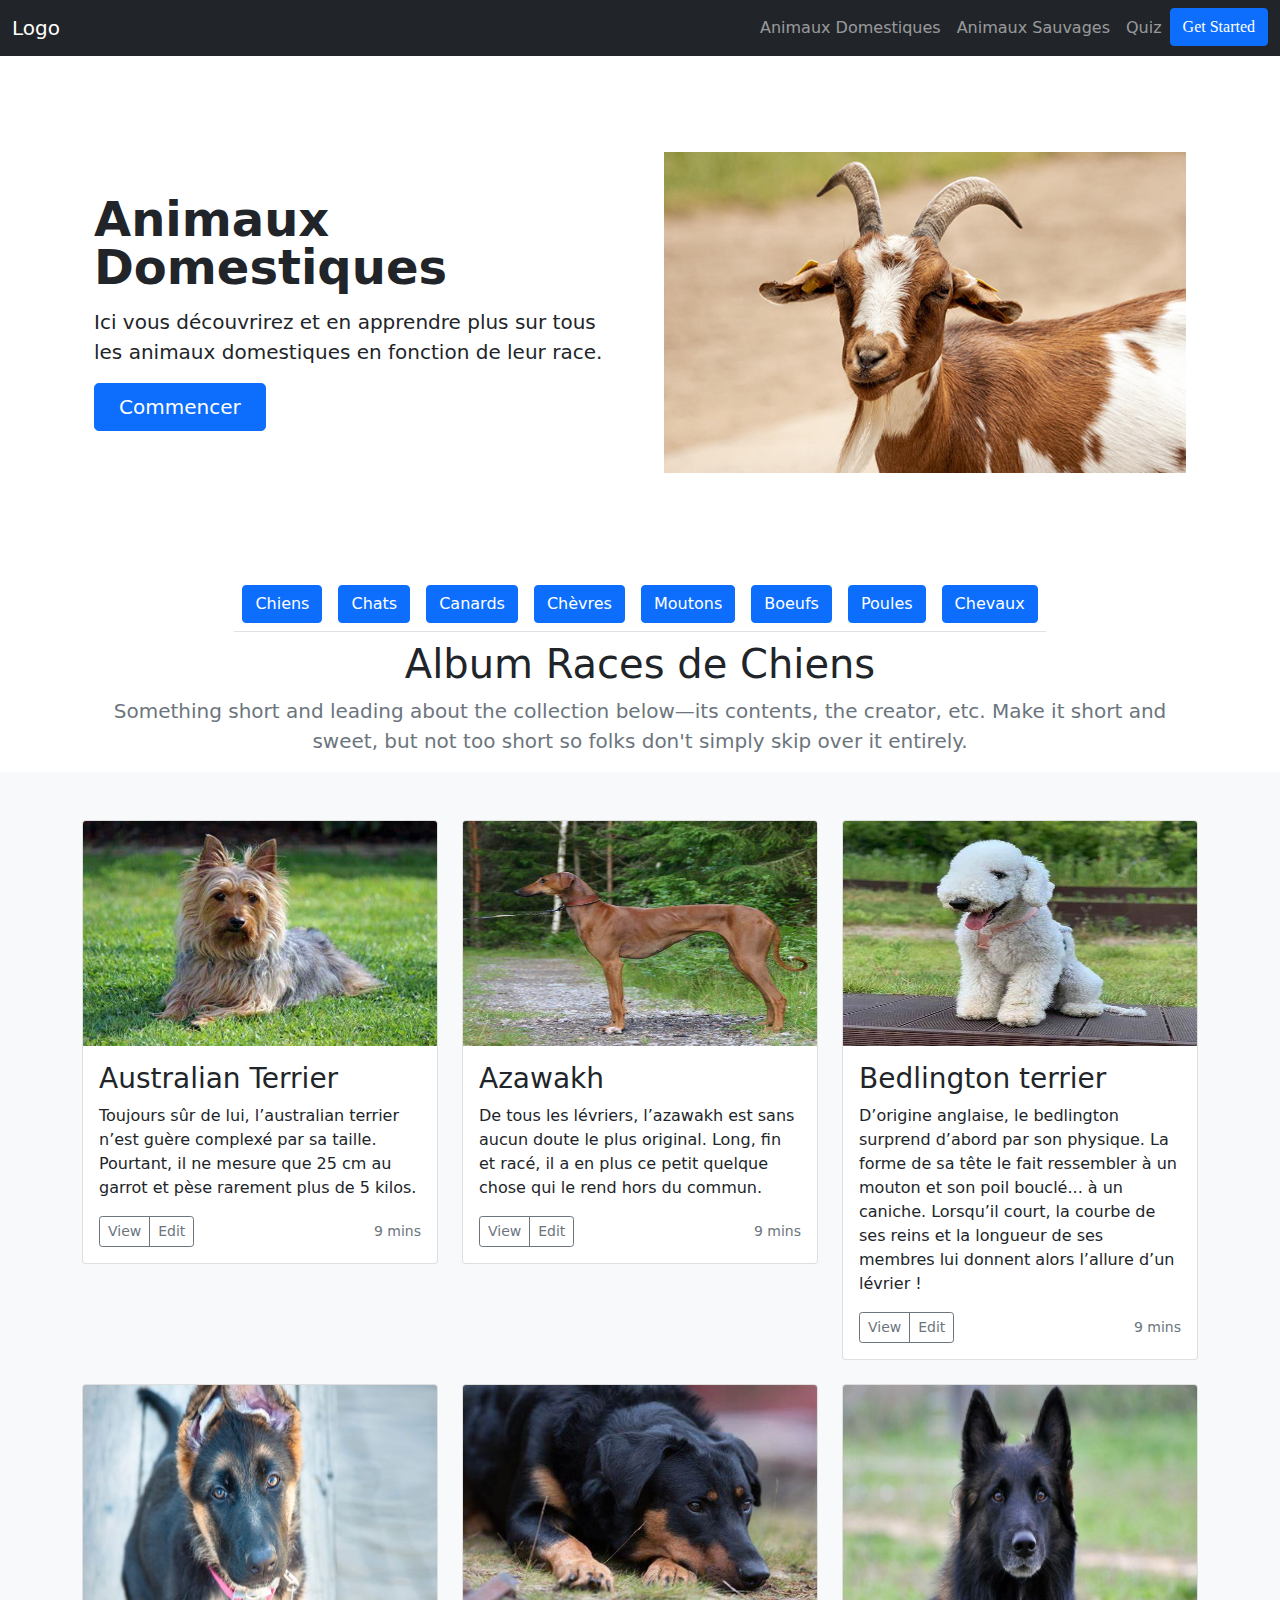
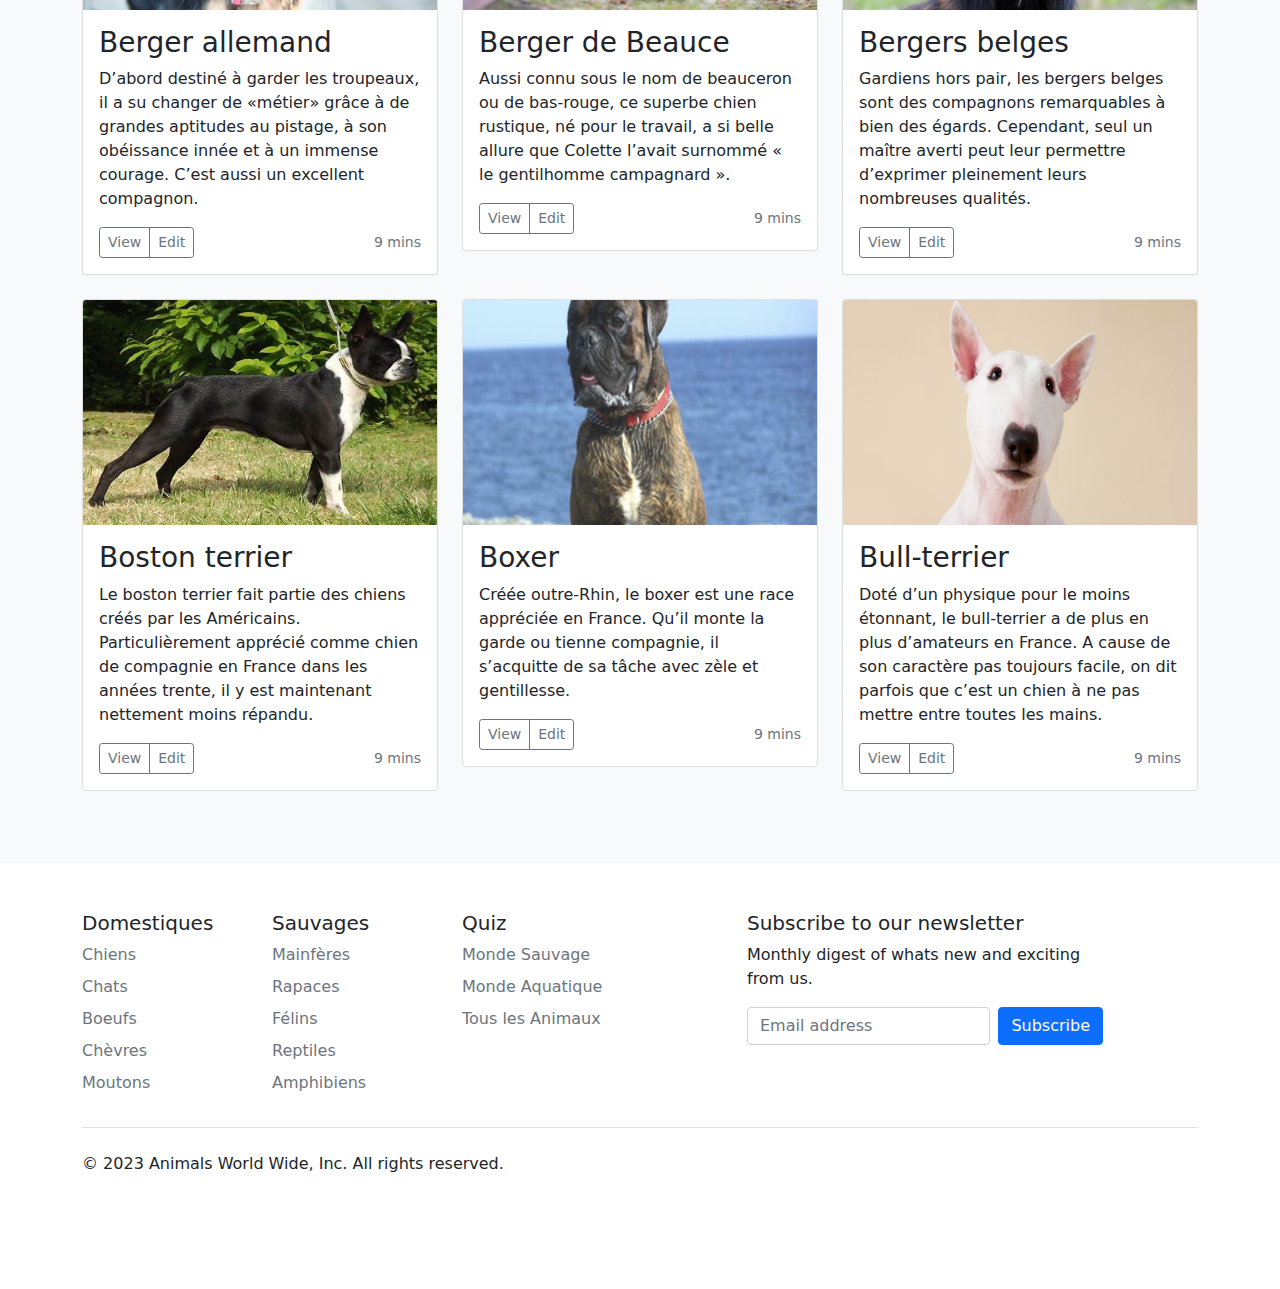
==== commit 90405a7c: "commit" ====
--- a/screens/animals_view_1_page.html
+++ b/screens/animals_view_1_page.html
@@ -112,7 +112,7 @@
                                 <img class="card-img-top"
                                     data-src="holder.js/100px225?theme=thumb&amp;bg=55595c&amp;fg=eceeef&amp;text=Thumbnail"
                                     alt="Thumbnail [100%x225]" style="height: 225px; width: 100%; display: block;"
-                                    src="../img/poule.jpg" data-holder-rendered="true">
+                                    src="../img/chien1.jpeg" data-holder-rendered="true">
                                 <div class="card-body">
                                     <h3 class="">Australian Terrier</h3>
                                     <p class="card-text">Toujours sûr de lui, l’australian terrier n’est guère complexé
@@ -134,7 +134,7 @@
                                 <img class="card-img-top"
                                     data-src="holder.js/100px225?theme=thumb&amp;bg=55595c&amp;fg=eceeef&amp;text=Thumbnail"
                                     alt="Thumbnail [100%x225]" style="height: 225px; width: 100%; display: block;"
-                                    src="data:image/svg+xml;charset=UTF-8,%3Csvg%20width%3D%22348%22%20height%3D%22225%22%20xmlns%3D%22http%3A%2F%2Fwww.w3.org%2F2000%2Fsvg%22%20viewBox%3D%220%200%20348%20225%22%20preserveAspectRatio%3D%22none%22%3E%3Cdefs%3E%3Cstyle%20type%3D%22text%2Fcss%22%3E%23holder_185f24fe3c3%20text%20%7B%20fill%3A%23eceeef%3Bfont-weight%3Abold%3Bfont-family%3AArial%2C%20Helvetica%2C%20Open%20Sans%2C%20sans-serif%2C%20monospace%3Bfont-size%3A17pt%20%7D%20%3C%2Fstyle%3E%3C%2Fdefs%3E%3Cg%20id%3D%22holder_185f24fe3c3%22%3E%3Crect%20width%3D%22348%22%20height%3D%22225%22%20fill%3D%22%2355595c%22%3E%3C%2Frect%3E%3Cg%3E%3Ctext%20x%3D%22116.68333435058594%22%20y%3D%22120.3%22%3EThumbnail%3C%2Ftext%3E%3C%2Fg%3E%3C%2Fg%3E%3C%2Fsvg%3E"
+                                    src="../img/chien2.jpeg"
                                     data-holder-rendered="true">
                                 <div class="card-body">
                                     <h3>Azawakh</h3>
@@ -157,7 +157,7 @@
                                 <img class="card-img-top"
                                     data-src="holder.js/100px225?theme=thumb&amp;bg=55595c&amp;fg=eceeef&amp;text=Thumbnail"
                                     alt="Thumbnail [100%x225]" style="height: 225px; width: 100%; display: block;"
-                                    src="data:image/svg+xml;charset=UTF-8,%3Csvg%20width%3D%22348%22%20height%3D%22225%22%20xmlns%3D%22http%3A%2F%2Fwww.w3.org%2F2000%2Fsvg%22%20viewBox%3D%220%200%20348%20225%22%20preserveAspectRatio%3D%22none%22%3E%3Cdefs%3E%3Cstyle%20type%3D%22text%2Fcss%22%3E%23holder_185f24fe3c5%20text%20%7B%20fill%3A%23eceeef%3Bfont-weight%3Abold%3Bfont-family%3AArial%2C%20Helvetica%2C%20Open%20Sans%2C%20sans-serif%2C%20monospace%3Bfont-size%3A17pt%20%7D%20%3C%2Fstyle%3E%3C%2Fdefs%3E%3Cg%20id%3D%22holder_185f24fe3c5%22%3E%3Crect%20width%3D%22348%22%20height%3D%22225%22%20fill%3D%22%2355595c%22%3E%3C%2Frect%3E%3Cg%3E%3Ctext%20x%3D%22116.68333435058594%22%20y%3D%22120.3%22%3EThumbnail%3C%2Ftext%3E%3C%2Fg%3E%3C%2Fg%3E%3C%2Fsvg%3E"
+                                    src="../img/chien3.jpeg"
                                     data-holder-rendered="true">
                                 <div class="card-body">
                                     <h3>Bedlington terrier</h3>
@@ -177,14 +177,12 @@
                                 </div>
                             </div>
                         </div>
-
-                        <div class="col-md-4">
-                            <div class="card mb-4 box-shadow">
-                                <img class="card-img-top"
-                                    data-src="holder.js/100px225?theme=thumb&amp;bg=55595c&amp;fg=eceeef&amp;text=Thumbnail"
-                                    alt="Thumbnail [100%x225]" style="height: 225px; width: 100%; display: block;"
-                                    src="data:image/svg+xml;charset=UTF-8,%3Csvg%20width%3D%22348%22%20height%3D%22225%22%20xmlns%3D%22http%3A%2F%2Fwww.w3.org%2F2000%2Fsvg%22%20viewBox%3D%220%200%20348%20225%22%20preserveAspectRatio%3D%22none%22%3E%3Cdefs%3E%3Cstyle%20type%3D%22text%2Fcss%22%3E%23holder_185f24fe3c6%20text%20%7B%20fill%3A%23eceeef%3Bfont-weight%3Abold%3Bfont-family%3AArial%2C%20Helvetica%2C%20Open%20Sans%2C%20sans-serif%2C%20monospace%3Bfont-size%3A17pt%20%7D%20%3C%2Fstyle%3E%3C%2Fdefs%3E%3Cg%20id%3D%22holder_185f24fe3c6%22%3E%3Crect%20width%3D%22348%22%20height%3D%22225%22%20fill%3D%22%2355595c%22%3E%3C%2Frect%3E%3Cg%3E%3Ctext%20x%3D%22116.68333435058594%22%20y%3D%22120.3%22%3EThumbnail%3C%2Ftext%3E%3C%2Fg%3E%3C%2Fg%3E%3C%2Fsvg%3E"
-                                    data-holder-rendered="true">
+                        <div class="col-md-4">
+                            <div class="card mb-4 box-shadow">
+                                <img class="card-img-top"
+                                    data-src="holder.js/100px225?theme=thumb&amp;bg=55595c&amp;fg=eceeef&amp;text=Thumbnail"
+                                    alt="Thumbnail [100%x225]" style="height: 225px; width: 100%; display: block;"
+                                    src="../img/chien4.jpeg" data-holder-rendered="true">
                                 <div class="card-body">
                                     <h3>Berger allemand</h3>
                                     <p class="card-text">D’abord destiné à garder les troupeaux, il a su changer de
@@ -206,7 +204,7 @@
                                 <img class="card-img-top"
                                     data-src="holder.js/100px225?theme=thumb&amp;bg=55595c&amp;fg=eceeef&amp;text=Thumbnail"
                                     alt="Thumbnail [100%x225]" style="height: 225px; width: 100%; display: block;"
-                                    src="data:image/svg+xml;charset=UTF-8,%3Csvg%20width%3D%22348%22%20height%3D%22225%22%20xmlns%3D%22http%3A%2F%2Fwww.w3.org%2F2000%2Fsvg%22%20viewBox%3D%220%200%20348%20225%22%20preserveAspectRatio%3D%22none%22%3E%3Cdefs%3E%3Cstyle%20type%3D%22text%2Fcss%22%3E%23holder_185f24fe3c7%20text%20%7B%20fill%3A%23eceeef%3Bfont-weight%3Abold%3Bfont-family%3AArial%2C%20Helvetica%2C%20Open%20Sans%2C%20sans-serif%2C%20monospace%3Bfont-size%3A17pt%20%7D%20%3C%2Fstyle%3E%3C%2Fdefs%3E%3Cg%20id%3D%22holder_185f24fe3c7%22%3E%3Crect%20width%3D%22348%22%20height%3D%22225%22%20fill%3D%22%2355595c%22%3E%3C%2Frect%3E%3Cg%3E%3Ctext%20x%3D%22116.68333435058594%22%20y%3D%22120.3%22%3EThumbnail%3C%2Ftext%3E%3C%2Fg%3E%3C%2Fg%3E%3C%2Fsvg%3E"
+                                    src="../img/chien5.jpeg"
                                     data-holder-rendered="true">
                                 <div class="card-body">
                                     <h3>Berger de Beauce</h3>
@@ -230,7 +228,7 @@
                                 <img class="card-img-top"
                                     data-src="holder.js/100px225?theme=thumb&amp;bg=55595c&amp;fg=eceeef&amp;text=Thumbnail"
                                     alt="Thumbnail [100%x225]" style="height: 225px; width: 100%; display: block;"
-                                    src="data:image/svg+xml;charset=UTF-8,%3Csvg%20width%3D%22348%22%20height%3D%22225%22%20xmlns%3D%22http%3A%2F%2Fwww.w3.org%2F2000%2Fsvg%22%20viewBox%3D%220%200%20348%20225%22%20preserveAspectRatio%3D%22none%22%3E%3Cdefs%3E%3Cstyle%20type%3D%22text%2Fcss%22%3E%23holder_185f24fe3c9%20text%20%7B%20fill%3A%23eceeef%3Bfont-weight%3Abold%3Bfont-family%3AArial%2C%20Helvetica%2C%20Open%20Sans%2C%20sans-serif%2C%20monospace%3Bfont-size%3A17pt%20%7D%20%3C%2Fstyle%3E%3C%2Fdefs%3E%3Cg%20id%3D%22holder_185f24fe3c9%22%3E%3Crect%20width%3D%22348%22%20height%3D%22225%22%20fill%3D%22%2355595c%22%3E%3C%2Frect%3E%3Cg%3E%3Ctext%20x%3D%22116.68333435058594%22%20y%3D%22120.3%22%3EThumbnail%3C%2Ftext%3E%3C%2Fg%3E%3C%2Fg%3E%3C%2Fsvg%3E"
+                                    src="../img/chien6.jpeg"
                                     data-holder-rendered="true">
                                 <div class="card-body">
                                     <h3>Bergers belges</h3>
@@ -248,13 +246,12 @@
                                 </div>
                             </div>
                         </div>
-
-                        <div class="col-md-4">
-                            <div class="card mb-4 box-shadow">
-                                <img class="card-img-top"
-                                    data-src="holder.js/100px225?theme=thumb&amp;bg=55595c&amp;fg=eceeef&amp;text=Thumbnail"
-                                    alt="Thumbnail [100%x225]" style="height: 225px; width: 100%; display: block;"
-                                    src="data:image/svg+xml;charset=UTF-8,%3Csvg%20width%3D%22348%22%20height%3D%22225%22%20xmlns%3D%22http%3A%2F%2Fwww.w3.org%2F2000%2Fsvg%22%20viewBox%3D%220%200%20348%20225%22%20preserveAspectRatio%3D%22none%22%3E%3Cdefs%3E%3Cstyle%20type%3D%22text%2Fcss%22%3E%23holder_185f24fe3ca%20text%20%7B%20fill%3A%23eceeef%3Bfont-weight%3Abold%3Bfont-family%3AArial%2C%20Helvetica%2C%20Open%20Sans%2C%20sans-serif%2C%20monospace%3Bfont-size%3A17pt%20%7D%20%3C%2Fstyle%3E%3C%2Fdefs%3E%3Cg%20id%3D%22holder_185f24fe3ca%22%3E%3Crect%20width%3D%22348%22%20height%3D%22225%22%20fill%3D%22%2355595c%22%3E%3C%2Frect%3E%3Cg%3E%3Ctext%20x%3D%22116.68333435058594%22%20y%3D%22120.3%22%3EThumbnail%3C%2Ftext%3E%3C%2Fg%3E%3C%2Fg%3E%3C%2Fsvg%3E"
+                        <div class="col-md-4">
+                            <div class="card mb-4 box-shadow">
+                                <img class="card-img-top"
+                                    data-src="holder.js/100px225?theme=thumb&amp;bg=55595c&amp;fg=eceeef&amp;text=Thumbnail"
+                                    alt="Thumbnail [100%x225]" style="height: 225px; width: 100%; display: block;"
+                                    src="../img/chien7.jpeg"
                                     data-holder-rendered="true">
                                 <div class="card-body">
                                     <h3>Boston terrier</h3>
@@ -278,7 +275,7 @@
                                 <img class="card-img-top"
                                     data-src="holder.js/100px225?theme=thumb&amp;bg=55595c&amp;fg=eceeef&amp;text=Thumbnail"
                                     alt="Thumbnail [100%x225]" style="height: 225px; width: 100%; display: block;"
-                                    src="data:image/svg+xml;charset=UTF-8,%3Csvg%20width%3D%22348%22%20height%3D%22225%22%20xmlns%3D%22http%3A%2F%2Fwww.w3.org%2F2000%2Fsvg%22%20viewBox%3D%220%200%20348%20225%22%20preserveAspectRatio%3D%22none%22%3E%3Cdefs%3E%3Cstyle%20type%3D%22text%2Fcss%22%3E%23holder_185f24fe3cb%20text%20%7B%20fill%3A%23eceeef%3Bfont-weight%3Abold%3Bfont-family%3AArial%2C%20Helvetica%2C%20Open%20Sans%2C%20sans-serif%2C%20monospace%3Bfont-size%3A17pt%20%7D%20%3C%2Fstyle%3E%3C%2Fdefs%3E%3Cg%20id%3D%22holder_185f24fe3cb%22%3E%3Crect%20width%3D%22348%22%20height%3D%22225%22%20fill%3D%22%2355595c%22%3E%3C%2Frect%3E%3Cg%3E%3Ctext%20x%3D%22116.68333435058594%22%20y%3D%22120.3%22%3EThumbnail%3C%2Ftext%3E%3C%2Fg%3E%3C%2Fg%3E%3C%2Fsvg%3E"
+                                    src="../img/chien8.jpeg"
                                     data-holder-rendered="true">
                                 <div class="card-body">
                                     <h3>Boxer</h3>
@@ -301,7 +298,7 @@
                                 <img class="card-img-top"
                                     data-src="holder.js/100px225?theme=thumb&amp;bg=55595c&amp;fg=eceeef&amp;text=Thumbnail"
                                     alt="Thumbnail [100%x225]" style="height: 225px; width: 100%; display: block;"
-                                    src="data:image/svg+xml;charset=UTF-8,%3Csvg%20width%3D%22348%22%20height%3D%22225%22%20xmlns%3D%22http%3A%2F%2Fwww.w3.org%2F2000%2Fsvg%22%20viewBox%3D%220%200%20348%20225%22%20preserveAspectRatio%3D%22none%22%3E%3Cdefs%3E%3Cstyle%20type%3D%22text%2Fcss%22%3E%23holder_185f24fe3cd%20text%20%7B%20fill%3A%23eceeef%3Bfont-weight%3Abold%3Bfont-family%3AArial%2C%20Helvetica%2C%20Open%20Sans%2C%20sans-serif%2C%20monospace%3Bfont-size%3A17pt%20%7D%20%3C%2Fstyle%3E%3C%2Fdefs%3E%3Cg%20id%3D%22holder_185f24fe3cd%22%3E%3Crect%20width%3D%22348%22%20height%3D%22225%22%20fill%3D%22%2355595c%22%3E%3C%2Frect%3E%3Cg%3E%3Ctext%20x%3D%22116.68333435058594%22%20y%3D%22120.3%22%3EThumbnail%3C%2Ftext%3E%3C%2Fg%3E%3C%2Fg%3E%3C%2Fsvg%3E"
+                                    src="../img/chien9.jpeg"
                                     data-holder-rendered="true">
                                 <div class="card-body">
                                     <h3>Bull-terrier</h3>
@@ -345,7 +342,7 @@
                                 <img class="card-img-top"
                                     data-src="holder.js/100px225?theme=thumb&amp;bg=55595c&amp;fg=eceeef&amp;text=Thumbnail"
                                     alt="Thumbnail [100%x225]" style="height: 225px; width: 100%; display: block;"
-                                    src="../img/poule.jpg" data-holder-rendered="true">
+                                    src="../img/chat2.jpeg" data-holder-rendered="true">
                                 <div class="card-body">
                                     <h3 class="">Bleu russe</h3>
                                     <p class="card-text">De ce chat aux yeux verts se dégage un charme auquel on ne peut
@@ -361,35 +358,13 @@
                                 </div>
                             </div>
                         </div>
-                        <div class="col-md-4">
-                            <div class="card mb-4 box-shadow">
-                                <img class="card-img-top"
-                                    data-src="holder.js/100px225?theme=thumb&amp;bg=55595c&amp;fg=eceeef&amp;text=Thumbnail"
-                                    alt="Thumbnail [100%x225]" style="height: 225px; width: 100%; display: block;"
-                                    src="data:image/svg+xml;charset=UTF-8,%3Csvg%20width%3D%22348%22%20height%3D%22225%22%20xmlns%3D%22http%3A%2F%2Fwww.w3.org%2F2000%2Fsvg%22%20viewBox%3D%220%200%20348%20225%22%20preserveAspectRatio%3D%22none%22%3E%3Cdefs%3E%3Cstyle%20type%3D%22text%2Fcss%22%3E%23holder_185f24fe3c3%20text%20%7B%20fill%3A%23eceeef%3Bfont-weight%3Abold%3Bfont-family%3AArial%2C%20Helvetica%2C%20Open%20Sans%2C%20sans-serif%2C%20monospace%3Bfont-size%3A17pt%20%7D%20%3C%2Fstyle%3E%3C%2Fdefs%3E%3Cg%20id%3D%22holder_185f24fe3c3%22%3E%3Crect%20width%3D%22348%22%20height%3D%22225%22%20fill%3D%22%2355595c%22%3E%3C%2Frect%3E%3Cg%3E%3Ctext%20x%3D%22116.68333435058594%22%20y%3D%22120.3%22%3EThumbnail%3C%2Ftext%3E%3C%2Fg%3E%3C%2Fg%3E%3C%2Fsvg%3E"
-                                    data-holder-rendered="true">
-                                <div class="card-body">
-                                    <h3>Bobtail japonais</h3>
-                                    <p class="card-text">A première vue, c’est un chat sans grande originalité. En y
-                                        regardant de plus près, on se rend compte qu’il possède une queue bizarre
-                                        repliée sur elle-même. Au Japon, on la compare à une fleur de chrysanthème.</p>
-                                    <div class="d-flex justify-content-between align-items-center">
-                                        <div class="btn-group">
-                                            <button type="button" class="btn btn-sm btn-outline-secondary">View</button>
-                                            <button type="button" class="btn btn-sm btn-outline-secondary">Edit</button>
-                                        </div>
-                                        <small class="text-muted">9 mins</small>
-                                    </div>
-                                </div>
-                            </div>
-                        </div>
-                        <div class="col-md-4">
-                            <div class="card mb-4 box-shadow">
-                                <img class="card-img-top"
-                                    data-src="holder.js/100px225?theme=thumb&amp;bg=55595c&amp;fg=eceeef&amp;text=Thumbnail"
-                                    alt="Thumbnail [100%x225]" style="height: 225px; width: 100%; display: block;"
-                                    src="data:image/svg+xml;charset=UTF-8,%3Csvg%20width%3D%22348%22%20height%3D%22225%22%20xmlns%3D%22http%3A%2F%2Fwww.w3.org%2F2000%2Fsvg%22%20viewBox%3D%220%200%20348%20225%22%20preserveAspectRatio%3D%22none%22%3E%3Cdefs%3E%3Cstyle%20type%3D%22text%2Fcss%22%3E%23holder_185f24fe3c5%20text%20%7B%20fill%3A%23eceeef%3Bfont-weight%3Abold%3Bfont-family%3AArial%2C%20Helvetica%2C%20Open%20Sans%2C%20sans-serif%2C%20monospace%3Bfont-size%3A17pt%20%7D%20%3C%2Fstyle%3E%3C%2Fdefs%3E%3Cg%20id%3D%22holder_185f24fe3c5%22%3E%3Crect%20width%3D%22348%22%20height%3D%22225%22%20fill%3D%22%2355595c%22%3E%3C%2Frect%3E%3Cg%3E%3Ctext%20x%3D%22116.68333435058594%22%20y%3D%22120.3%22%3EThumbnail%3C%2Ftext%3E%3C%2Fg%3E%3C%2Fg%3E%3C%2Fsvg%3E"
-                                    data-holder-rendered="true">
+
+                        <div class="col-md-4">
+                            <div class="card mb-4 box-shadow">
+                                <img class="card-img-top"
+                                    data-src="holder.js/100px225?theme=thumb&amp;bg=55595c&amp;fg=eceeef&amp;text=Thumbnail"
+                                    alt="Thumbnail [100%x225]" style="height: 225px; width: 100%; display: block;"
+                                    src="../img/chat3.jpeg" data-holder-rendered="true">
                                 <div class="card-body">
                                     <h3>Chartreux</h3>
                                     <p class="card-text">Même s’il ne doit pas grand chose à l’ordre des Chartreux, ce
@@ -412,8 +387,7 @@
                                 <img class="card-img-top"
                                     data-src="holder.js/100px225?theme=thumb&amp;bg=55595c&amp;fg=eceeef&amp;text=Thumbnail"
                                     alt="Thumbnail [100%x225]" style="height: 225px; width: 100%; display: block;"
-                                    src="data:image/svg+xml;charset=UTF-8,%3Csvg%20width%3D%22348%22%20height%3D%22225%22%20xmlns%3D%22http%3A%2F%2Fwww.w3.org%2F2000%2Fsvg%22%20viewBox%3D%220%200%20348%20225%22%20preserveAspectRatio%3D%22none%22%3E%3Cdefs%3E%3Cstyle%20type%3D%22text%2Fcss%22%3E%23holder_185f24fe3c6%20text%20%7B%20fill%3A%23eceeef%3Bfont-weight%3Abold%3Bfont-family%3AArial%2C%20Helvetica%2C%20Open%20Sans%2C%20sans-serif%2C%20monospace%3Bfont-size%3A17pt%20%7D%20%3C%2Fstyle%3E%3C%2Fdefs%3E%3Cg%20id%3D%22holder_185f24fe3c6%22%3E%3Crect%20width%3D%22348%22%20height%3D%22225%22%20fill%3D%22%2355595c%22%3E%3C%2Frect%3E%3Cg%3E%3Ctext%20x%3D%22116.68333435058594%22%20y%3D%22120.3%22%3EThumbnail%3C%2Ftext%3E%3C%2Fg%3E%3C%2Fg%3E%3C%2Fsvg%3E"
-                                    data-holder-rendered="true">
+                                    src="../img/chat4.jpeg" data-holder-rendered="true">
                                 <div class="card-body">
                                     <h3>Devon rex</h3>
                                     <p class="card-text">Anglais, original et sophistiqué, le devon rex est, comme les
@@ -435,8 +409,7 @@
                                 <img class="card-img-top"
                                     data-src="holder.js/100px225?theme=thumb&amp;bg=55595c&amp;fg=eceeef&amp;text=Thumbnail"
                                     alt="Thumbnail [100%x225]" style="height: 225px; width: 100%; display: block;"
-                                    src="data:image/svg+xml;charset=UTF-8,%3Csvg%20width%3D%22348%22%20height%3D%22225%22%20xmlns%3D%22http%3A%2F%2Fwww.w3.org%2F2000%2Fsvg%22%20viewBox%3D%220%200%20348%20225%22%20preserveAspectRatio%3D%22none%22%3E%3Cdefs%3E%3Cstyle%20type%3D%22text%2Fcss%22%3E%23holder_185f24fe3c7%20text%20%7B%20fill%3A%23eceeef%3Bfont-weight%3Abold%3Bfont-family%3AArial%2C%20Helvetica%2C%20Open%20Sans%2C%20sans-serif%2C%20monospace%3Bfont-size%3A17pt%20%7D%20%3C%2Fstyle%3E%3C%2Fdefs%3E%3Cg%20id%3D%22holder_185f24fe3c7%22%3E%3Crect%20width%3D%22348%22%20height%3D%22225%22%20fill%3D%22%2355595c%22%3E%3C%2Frect%3E%3Cg%3E%3Ctext%20x%3D%22116.68333435058594%22%20y%3D%22120.3%22%3EThumbnail%3C%2Ftext%3E%3C%2Fg%3E%3C%2Fg%3E%3C%2Fsvg%3E"
-                                    data-holder-rendered="true">
+                                    src="../img/chat1.jpeg" data-holder-rendered="true">
                                 <div class="card-body">
                                     <h3>Européen</h3>
                                     <p class="card-text">Reconnue comme une race à part entière en 1982, certains voient
@@ -458,8 +431,7 @@
                                 <img class="card-img-top"
                                     data-src="holder.js/100px225?theme=thumb&amp;bg=55595c&amp;fg=eceeef&amp;text=Thumbnail"
                                     alt="Thumbnail [100%x225]" style="height: 225px; width: 100%; display: block;"
-                                    src="data:image/svg+xml;charset=UTF-8,%3Csvg%20width%3D%22348%22%20height%3D%22225%22%20xmlns%3D%22http%3A%2F%2Fwww.w3.org%2F2000%2Fsvg%22%20viewBox%3D%220%200%20348%20225%22%20preserveAspectRatio%3D%22none%22%3E%3Cdefs%3E%3Cstyle%20type%3D%22text%2Fcss%22%3E%23holder_185f24fe3c9%20text%20%7B%20fill%3A%23eceeef%3Bfont-weight%3Abold%3Bfont-family%3AArial%2C%20Helvetica%2C%20Open%20Sans%2C%20sans-serif%2C%20monospace%3Bfont-size%3A17pt%20%7D%20%3C%2Fstyle%3E%3C%2Fdefs%3E%3Cg%20id%3D%22holder_185f24fe3c9%22%3E%3Crect%20width%3D%22348%22%20height%3D%22225%22%20fill%3D%22%2355595c%22%3E%3C%2Frect%3E%3Cg%3E%3Ctext%20x%3D%22116.68333435058594%22%20y%3D%22120.3%22%3EThumbnail%3C%2Ftext%3E%3C%2Fg%3E%3C%2Fg%3E%3C%2Fsvg%3E"
-                                    data-holder-rendered="true">
+                                    src="../img/chat6.jpeg" data-holder-rendered="true">
                                 <div class="card-body">
                                     <h3>Exotic shorthair</h3>
                                     <p class="card-text">Doublure parfaite du persan mais à poil court, l'exotic
@@ -481,8 +453,7 @@
                                 <img class="card-img-top"
                                     data-src="holder.js/100px225?theme=thumb&amp;bg=55595c&amp;fg=eceeef&amp;text=Thumbnail"
                                     alt="Thumbnail [100%x225]" style="height: 225px; width: 100%; display: block;"
-                                    src="data:image/svg+xml;charset=UTF-8,%3Csvg%20width%3D%22348%22%20height%3D%22225%22%20xmlns%3D%22http%3A%2F%2Fwww.w3.org%2F2000%2Fsvg%22%20viewBox%3D%220%200%20348%20225%22%20preserveAspectRatio%3D%22none%22%3E%3Cdefs%3E%3Cstyle%20type%3D%22text%2Fcss%22%3E%23holder_185f24fe3ca%20text%20%7B%20fill%3A%23eceeef%3Bfont-weight%3Abold%3Bfont-family%3AArial%2C%20Helvetica%2C%20Open%20Sans%2C%20sans-serif%2C%20monospace%3Bfont-size%3A17pt%20%7D%20%3C%2Fstyle%3E%3C%2Fdefs%3E%3Cg%20id%3D%22holder_185f24fe3ca%22%3E%3Crect%20width%3D%22348%22%20height%3D%22225%22%20fill%3D%22%2355595c%22%3E%3C%2Frect%3E%3Cg%3E%3Ctext%20x%3D%22116.68333435058594%22%20y%3D%22120.3%22%3EThumbnail%3C%2Ftext%3E%3C%2Fg%3E%3C%2Fg%3E%3C%2Fsvg%3E"
-                                    data-holder-rendered="true">
+                                    src="../img/chat7.jpeg" data-holder-rendered="true">
                                 <div class="card-body">
                                     <h3>Havana</h3>
                                     <p class="card-text">Originaire d’Asie du Sud-Est, l’apparition du havana, appelé
@@ -503,8 +474,7 @@
                                 <img class="card-img-top"
                                     data-src="holder.js/100px225?theme=thumb&amp;bg=55595c&amp;fg=eceeef&amp;text=Thumbnail"
                                     alt="Thumbnail [100%x225]" style="height: 225px; width: 100%; display: block;"
-                                    src="data:image/svg+xml;charset=UTF-8,%3Csvg%20width%3D%22348%22%20height%3D%22225%22%20xmlns%3D%22http%3A%2F%2Fwww.w3.org%2F2000%2Fsvg%22%20viewBox%3D%220%200%20348%20225%22%20preserveAspectRatio%3D%22none%22%3E%3Cdefs%3E%3Cstyle%20type%3D%22text%2Fcss%22%3E%23holder_185f24fe3cb%20text%20%7B%20fill%3A%23eceeef%3Bfont-weight%3Abold%3Bfont-family%3AArial%2C%20Helvetica%2C%20Open%20Sans%2C%20sans-serif%2C%20monospace%3Bfont-size%3A17pt%20%7D%20%3C%2Fstyle%3E%3C%2Fdefs%3E%3Cg%20id%3D%22holder_185f24fe3cb%22%3E%3Crect%20width%3D%22348%22%20height%3D%22225%22%20fill%3D%22%2355595c%22%3E%3C%2Frect%3E%3Cg%3E%3Ctext%20x%3D%22116.68333435058594%22%20y%3D%22120.3%22%3EThumbnail%3C%2Ftext%3E%3C%2Fg%3E%3C%2Fg%3E%3C%2Fsvg%3E"
-                                    data-holder-rendered="true">
+                                    src="../img/chat8.jpeg" data-holder-rendered="true">
                                 <div class="card-body">
                                     <h3>Munchkin cat</h3>
                                     <p class="card-text">En France, la première apparition de ce chat d’origine
@@ -526,13 +496,34 @@
                                 <img class="card-img-top"
                                     data-src="holder.js/100px225?theme=thumb&amp;bg=55595c&amp;fg=eceeef&amp;text=Thumbnail"
                                     alt="Thumbnail [100%x225]" style="height: 225px; width: 100%; display: block;"
-                                    src="data:image/svg+xml;charset=UTF-8,%3Csvg%20width%3D%22348%22%20height%3D%22225%22%20xmlns%3D%22http%3A%2F%2Fwww.w3.org%2F2000%2Fsvg%22%20viewBox%3D%220%200%20348%20225%22%20preserveAspectRatio%3D%22none%22%3E%3Cdefs%3E%3Cstyle%20type%3D%22text%2Fcss%22%3E%23holder_185f24fe3cd%20text%20%7B%20fill%3A%23eceeef%3Bfont-weight%3Abold%3Bfont-family%3AArial%2C%20Helvetica%2C%20Open%20Sans%2C%20sans-serif%2C%20monospace%3Bfont-size%3A17pt%20%7D%20%3C%2Fstyle%3E%3C%2Fdefs%3E%3Cg%20id%3D%22holder_185f24fe3cd%22%3E%3Crect%20width%3D%22348%22%20height%3D%22225%22%20fill%3D%22%2355595c%22%3E%3C%2Frect%3E%3Cg%3E%3Ctext%20x%3D%22116.68333435058594%22%20y%3D%22120.3%22%3EThumbnail%3C%2Ftext%3E%3C%2Fg%3E%3C%2Fg%3E%3C%2Fsvg%3E"
-                                    data-holder-rendered="true">
+                                    src="../img/chat9.jpeg" data-holder-rendered="true">
                                 <div class="card-body">
                                     <h3>Scottish fold</h3>
                                     <p class="card-text">Mais non, le scottish fold n’est pas plus malheureux qu’un
                                         autre ! Ce petit air triste, il le doit à la forme de ses oreilles. Une façon
                                         comme une autre d’obtenir tout ce que l’on veut sans rien demander ...</p>
+                                    <div class="d-flex justify-content-between align-items-center">
+                                        <div class="btn-group">
+                                            <button type="button" class="btn btn-sm btn-outline-secondary">View</button>
+                                            <button type="button" class="btn btn-sm btn-outline-secondary">Edit</button>
+                                        </div>
+                                        <small class="text-muted">9 mins</small>
+                                    </div>
+                                </div>
+                            </div>
+                        </div>
+                        <div class="col-md-4">
+                            <div class="card mb-4 box-shadow">
+                                <img class="card-img-top"
+                                    data-src="holder.js/100px225?theme=thumb&amp;bg=55595c&amp;fg=eceeef&amp;text=Thumbnail"
+                                    alt="Thumbnail [100%x225]" style="height: 225px; width: 100%; display: block;"
+                                    src="../img/chat5.jpeg"
+                                    data-holder-rendered="true">
+                                <div class="card-body">
+                                    <h3>Siamois</h3>
+                                    <p class="card-text">En vérité, les siamois ne font pas toujours l’unanimité : on
+                                        les aime ou on ne les aime pas ! Très beaux, très “bavards” et très prolifiques,
+                                        ces chats sont excessifs et ne font rien comme les autres.</p>
                                     <div class="d-flex justify-content-between align-items-center">
                                         <div class="btn-group">
                                             <button type="button" class="btn btn-sm btn-outline-secondary">View</button>
@@ -640,8 +631,7 @@
                                 <img class="card-img-top"
                                     data-src="holder.js/100px225?theme=thumb&amp;bg=55595c&amp;fg=eceeef&amp;text=Thumbnail"
                                     alt="Thumbnail [100%x225]" style="height: 225px; width: 100%; display: block;"
-                                    src="data:image/svg+xml;charset=UTF-8,%3Csvg%20width%3D%22348%22%20height%3D%22225%22%20xmlns%3D%22http%3A%2F%2Fwww.w3.org%2F2000%2Fsvg%22%20viewBox%3D%220%200%20348%20225%22%20preserveAspectRatio%3D%22none%22%3E%3Cdefs%3E%3Cstyle%20type%3D%22text%2Fcss%22%3E%23holder_185f24fe3c6%20text%20%7B%20fill%3A%23eceeef%3Bfont-weight%3Abold%3Bfont-family%3AArial%2C%20Helvetica%2C%20Open%20Sans%2C%20sans-serif%2C%20monospace%3Bfont-size%3A17pt%20%7D%20%3C%2Fstyle%3E%3C%2Fdefs%3E%3Cg%20id%3D%22holder_185f24fe3c6%22%3E%3Crect%20width%3D%22348%22%20height%3D%22225%22%20fill%3D%22%2355595c%22%3E%3C%2Frect%3E%3Cg%3E%3Ctext%20x%3D%22116.68333435058594%22%20y%3D%22120.3%22%3EThumbnail%3C%2Ftext%3E%3C%2Fg%3E%3C%2Fg%3E%3C%2Fsvg%3E"
-                                    data-holder-rendered="true">
+                                    src="../img/chat4.jpeg" data-holder-rendered="true">
                                 <div class="card-body">
                                     <h3>Berger allemand</h3>
                                     <p class="card-text">D’abord destiné à garder les troupeaux, il a su changer de
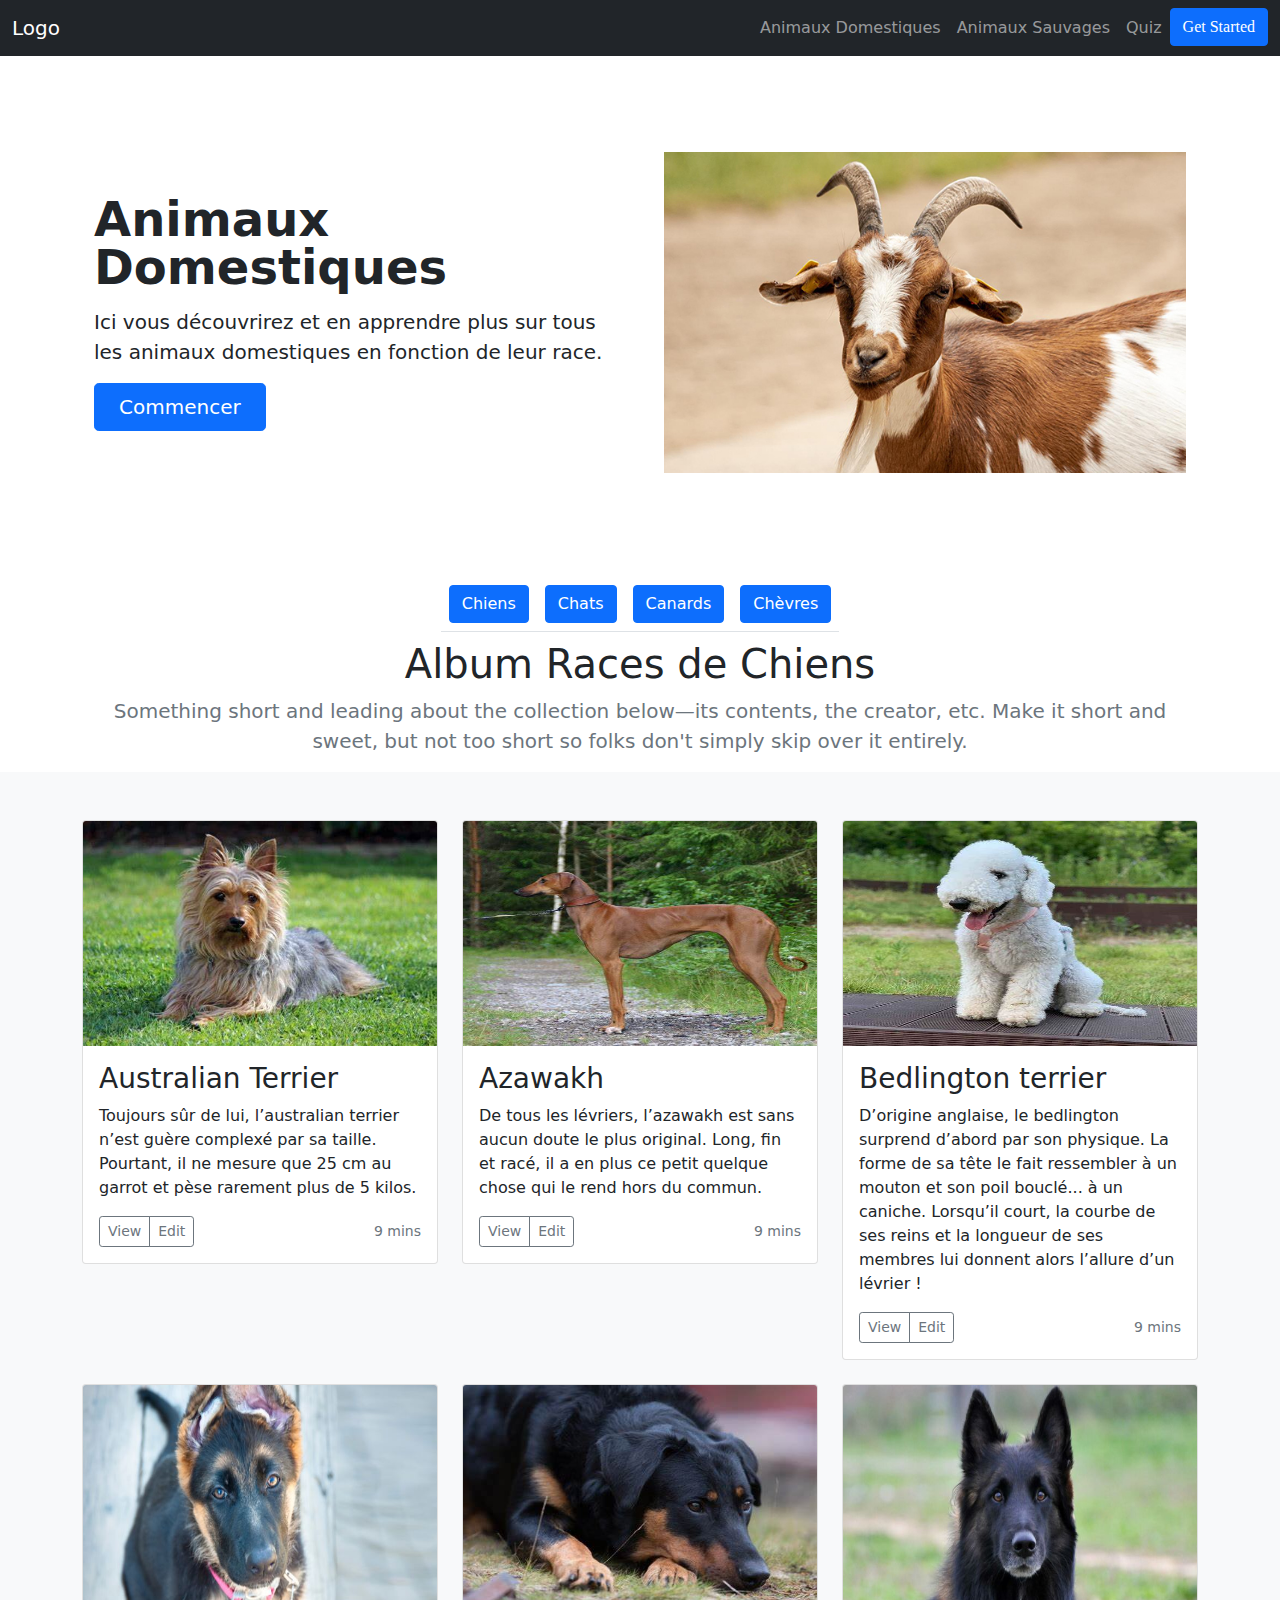
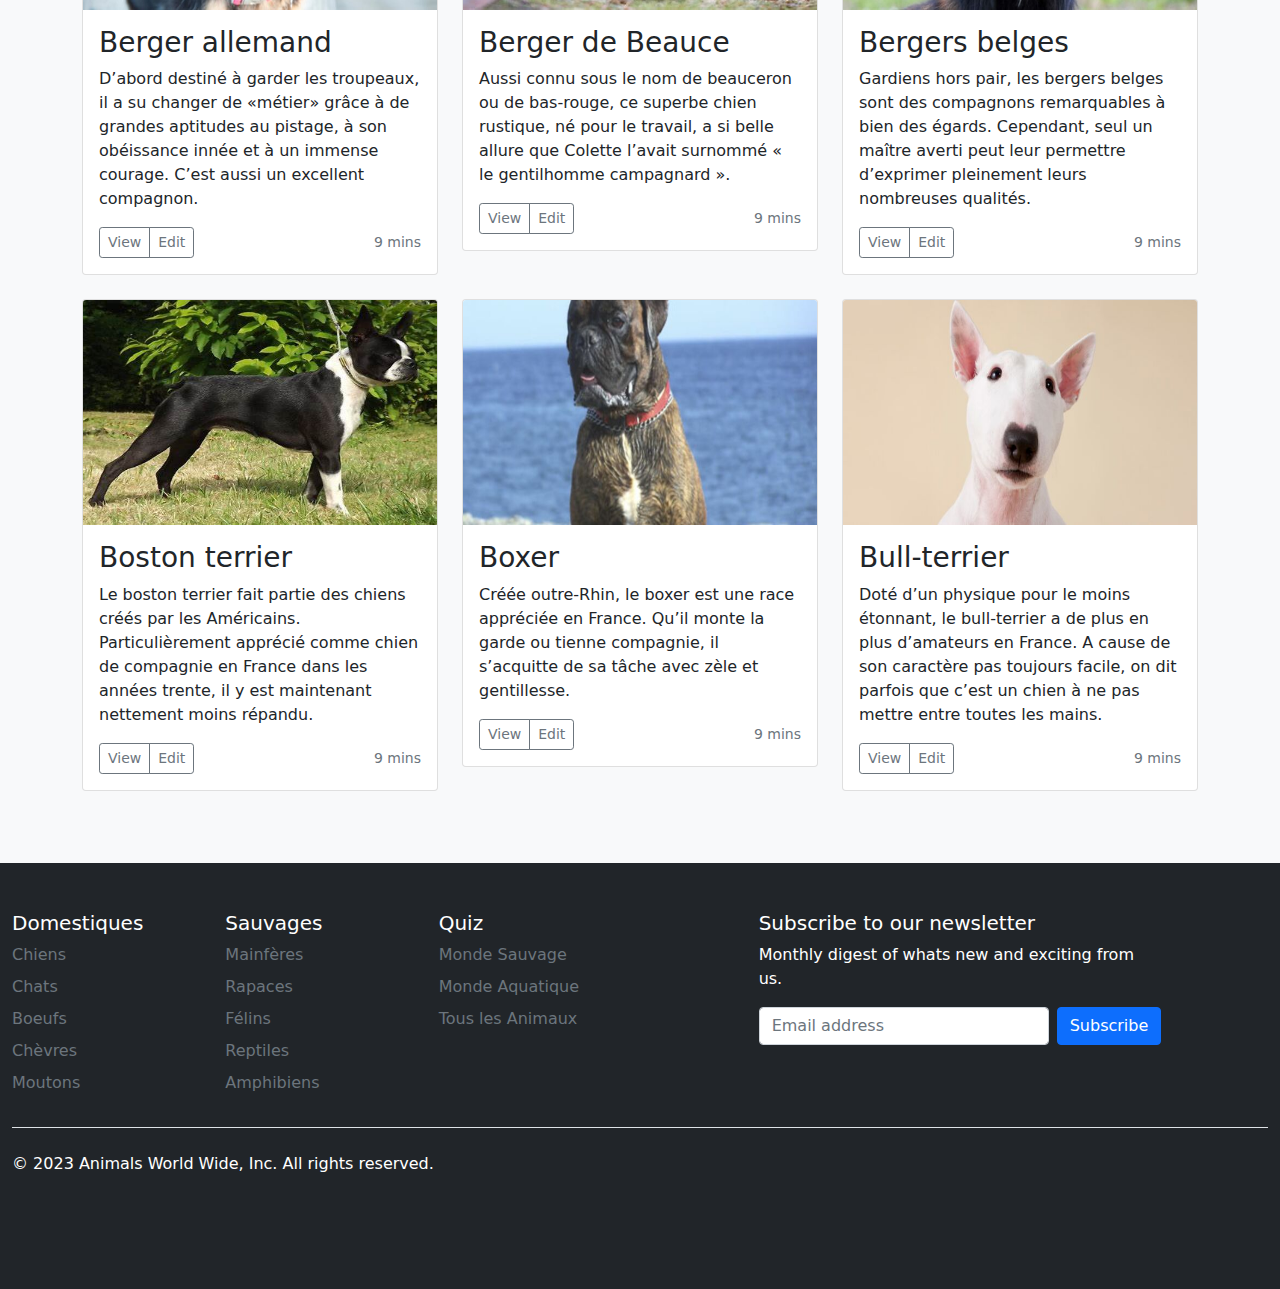
==== commit 5d6f8d06: "commit" ====
--- a/screens/animals_view_1_page.html
+++ b/screens/animals_view_1_page.html
@@ -59,35 +59,37 @@
     <nav class="navbar navbar-expand-lg navbar-dark justify-content-md-center" id="domestiques">
         <ul class="nav nav-tabs" id="myTab" role="tablist">
             <li class="nav-item active" role="presentation">
-                <button class="btn btn-primary m-2" id="chiens-tab" data-bs-toggle="tab" data-bs-target="#chiens"
+                <a class="btn btn-primary m-2" id="chiens-tab" data-bs-toggle="tab" data-bs-target="#chiens"
                     type="button" role="tab" aria-controls="chiens" aria-selected="true">Chiens
-                </button>
+                </a>
             </li>
             <li class="nav-item" role="presentation">
-                <button class="btn btn-primary m-2" id="chats-tab" data-bs-toggle="tab" data-bs-target="#chats"
-                    type="button" role="tab" aria-controls="chats" aria-selected="false">Chats
-                </button>
+                <a class="btn btn-primary m-2" id="chats-tab" data-bs-toggle="tab" data-bs-target="#chats" type="button"
+                    role="tab" aria-controls="chats" aria-selected="false">Chats
+                </a>
             </li>
             <li class="nav-item" role="presentation">
-                <button class="btn btn-primary m-2" id="canards-tab" data-bs-toggle="tab" data-bs-target="#canards"
+                <a class="btn btn-primary m-2" id="canards-tab" data-bs-toggle="tab" data-bs-target="#canards"
                     type="button" role="tab" aria-controls="canards" aria-selected="false">Canards
-                </button>
+                </a>
             </li>
             <li class="nav-item" role="presentation">
-                <button class="btn btn-primary m-2">Chèvres</button>
+                <a href="#test" class="btn btn-primary m-2" id="chevres-tab" data-bs-toggle="tab"
+                    data-bs-target="#chevres" role="tab" aria-controls="chevres" aria-selected="false">Chèvres
+                </a>
+            </li>
+            <!-- <li class="nav-item" role="presentation">
+                <a class="btn btn-primary m-2">Boeufs</a>
             </li>
             <li class="nav-item" role="presentation">
-                <button class="btn btn-primary m-2">Moutons</button>
+                <a class="btn btn-primary m-2">Moutons</a>
             </li>
             <li class="nav-item" role="presentation">
-                <button class="btn btn-primary m-2">Boeufs</button>
+                <a class="btn btn-primary m-2">Porcs</a>
             </li>
             <li class="nav-item" role="presentation">
-                <button class="btn btn-primary m-2">Poules</button>
-            </li>
-            <li class="nav-item" role="presentation">
-                <button class="btn btn-primary m-2">Chevaux</button>
-            </li>
+                <a class="btn btn-primary m-2">Volailles</a>
+            </li> -->
         </ul>
     </nav>
     <div class="tab-content" id="myTabContent">
@@ -134,8 +136,7 @@
                                 <img class="card-img-top"
                                     data-src="holder.js/100px225?theme=thumb&amp;bg=55595c&amp;fg=eceeef&amp;text=Thumbnail"
                                     alt="Thumbnail [100%x225]" style="height: 225px; width: 100%; display: block;"
-                                    src="../img/chien2.jpeg"
-                                    data-holder-rendered="true">
+                                    src="../img/chien2.jpeg" data-holder-rendered="true">
                                 <div class="card-body">
                                     <h3>Azawakh</h3>
                                     <p class="card-text">De tous les lévriers, l’azawakh est sans aucun doute le plus
@@ -157,8 +158,7 @@
                                 <img class="card-img-top"
                                     data-src="holder.js/100px225?theme=thumb&amp;bg=55595c&amp;fg=eceeef&amp;text=Thumbnail"
                                     alt="Thumbnail [100%x225]" style="height: 225px; width: 100%; display: block;"
-                                    src="../img/chien3.jpeg"
-                                    data-holder-rendered="true">
+                                    src="../img/chien3.jpeg" data-holder-rendered="true">
                                 <div class="card-body">
                                     <h3>Bedlington terrier</h3>
                                     <p class="card-text">D’origine anglaise, le bedlington surprend d’abord par son
@@ -204,8 +204,7 @@
                                 <img class="card-img-top"
                                     data-src="holder.js/100px225?theme=thumb&amp;bg=55595c&amp;fg=eceeef&amp;text=Thumbnail"
                                     alt="Thumbnail [100%x225]" style="height: 225px; width: 100%; display: block;"
-                                    src="../img/chien5.jpeg"
-                                    data-holder-rendered="true">
+                                    src="../img/chien5.jpeg" data-holder-rendered="true">
                                 <div class="card-body">
                                     <h3>Berger de Beauce</h3>
                                     <p class="card-text">Aussi connu sous le nom de beauceron ou de bas-rouge, ce
@@ -228,8 +227,7 @@
                                 <img class="card-img-top"
                                     data-src="holder.js/100px225?theme=thumb&amp;bg=55595c&amp;fg=eceeef&amp;text=Thumbnail"
                                     alt="Thumbnail [100%x225]" style="height: 225px; width: 100%; display: block;"
-                                    src="../img/chien6.jpeg"
-                                    data-holder-rendered="true">
+                                    src="../img/chien6.jpeg" data-holder-rendered="true">
                                 <div class="card-body">
                                     <h3>Bergers belges</h3>
                                     <p class="card-text">Gardiens hors pair, les bergers belges sont des compagnons
@@ -251,8 +249,7 @@
                                 <img class="card-img-top"
                                     data-src="holder.js/100px225?theme=thumb&amp;bg=55595c&amp;fg=eceeef&amp;text=Thumbnail"
                                     alt="Thumbnail [100%x225]" style="height: 225px; width: 100%; display: block;"
-                                    src="../img/chien7.jpeg"
-                                    data-holder-rendered="true">
+                                    src="../img/chien7.jpeg" data-holder-rendered="true">
                                 <div class="card-body">
                                     <h3>Boston terrier</h3>
                                     <p class="card-text">Le boston terrier fait partie des chiens créés par les
@@ -275,8 +272,7 @@
                                 <img class="card-img-top"
                                     data-src="holder.js/100px225?theme=thumb&amp;bg=55595c&amp;fg=eceeef&amp;text=Thumbnail"
                                     alt="Thumbnail [100%x225]" style="height: 225px; width: 100%; display: block;"
-                                    src="../img/chien8.jpeg"
-                                    data-holder-rendered="true">
+                                    src="../img/chien8.jpeg" data-holder-rendered="true">
                                 <div class="card-body">
                                     <h3>Boxer</h3>
                                     <p class="card-text">Créée outre-Rhin, le boxer est une race appréciée en France.
@@ -298,8 +294,7 @@
                                 <img class="card-img-top"
                                     data-src="holder.js/100px225?theme=thumb&amp;bg=55595c&amp;fg=eceeef&amp;text=Thumbnail"
                                     alt="Thumbnail [100%x225]" style="height: 225px; width: 100%; display: block;"
-                                    src="../img/chien9.jpeg"
-                                    data-holder-rendered="true">
+                                    src="../img/chien9.jpeg" data-holder-rendered="true">
                                 <div class="card-body">
                                     <h3>Bull-terrier</h3>
                                     <p class="card-text">Doté d’un physique pour le moins étonnant, le bull-terrier a de
@@ -517,8 +512,7 @@
                                 <img class="card-img-top"
                                     data-src="holder.js/100px225?theme=thumb&amp;bg=55595c&amp;fg=eceeef&amp;text=Thumbnail"
                                     alt="Thumbnail [100%x225]" style="height: 225px; width: 100%; display: block;"
-                                    src="../img/chat5.jpeg"
-                                    data-holder-rendered="true">
+                                    src="../img/chat5.jpeg" data-holder-rendered="true">
                                 <div class="card-body">
                                     <h3>Siamois</h3>
                                     <p class="card-text">En vérité, les siamois ne font pas toujours l’unanimité : on
@@ -771,10 +765,242 @@
             </div>
 
         </div>
+        <!-- Contents for goats -->
+        <div class="tab-pane fade" id="chevres" role="tabpanel" aria-labelledby="chevres-tab">
+
+            <section class="jumbotron text-center">
+                <div class="container">
+                    <h1 class="jumbotron-heading">Album Races de Chèvres</h1>
+                    <p class="lead text-muted">Something short and leading about the collection below—its contents, the
+                        creator, etc. Make it short and sweet, but not too short so folks don't simply skip over it
+                        entirely.</p>
+                </div>
+            </section>
+
+            <div class="album py-5 bg-light">
+                <div class="container">
+
+                    <div class="row">
+                        <div class="col-md-4">
+                            <div class="card mb-4 box-shadow">
+                                <img class="card-img-top"
+                                    data-src="holder.js/100px225?theme=thumb&amp;bg=55595c&amp;fg=eceeef&amp;text=Thumbnail"
+                                    alt="Thumbnail [100%x225]" style="height: 225px; width: 100%; display: block;"
+                                    src="../img/poule.jpg" data-holder-rendered="true">
+                                <div class="card-body">
+                                    <h3 class="">Australian Terrier</h3>
+                                    <p class="card-text">Toujours sûr de lui, l’australian terrier n’est guère complexé
+                                        par
+                                        sa taille. Pourtant, il ne mesure que 25 cm au garrot et pèse rarement plus de 5
+                                        kilos.</p>
+                                    <div class="d-flex justify-content-between align-items-center">
+                                        <div class="btn-group">
+                                            <button type="button" class="btn btn-sm btn-outline-secondary">View</button>
+                                            <button type="button" class="btn btn-sm btn-outline-secondary">Edit</button>
+                                        </div>
+                                        <small class="text-muted">9 mins</small>
+                                    </div>
+                                </div>
+                            </div>
+                        </div>
+                        <div class="col-md-4">
+                            <div class="card mb-4 box-shadow">
+                                <img class="card-img-top"
+                                    data-src="holder.js/100px225?theme=thumb&amp;bg=55595c&amp;fg=eceeef&amp;text=Thumbnail"
+                                    alt="Thumbnail [100%x225]" style="height: 225px; width: 100%; display: block;"
+                                    src="data:image/svg+xml;charset=UTF-8,%3Csvg%20width%3D%22348%22%20height%3D%22225%22%20xmlns%3D%22http%3A%2F%2Fwww.w3.org%2F2000%2Fsvg%22%20viewBox%3D%220%200%20348%20225%22%20preserveAspectRatio%3D%22none%22%3E%3Cdefs%3E%3Cstyle%20type%3D%22text%2Fcss%22%3E%23holder_185f24fe3c3%20text%20%7B%20fill%3A%23eceeef%3Bfont-weight%3Abold%3Bfont-family%3AArial%2C%20Helvetica%2C%20Open%20Sans%2C%20sans-serif%2C%20monospace%3Bfont-size%3A17pt%20%7D%20%3C%2Fstyle%3E%3C%2Fdefs%3E%3Cg%20id%3D%22holder_185f24fe3c3%22%3E%3Crect%20width%3D%22348%22%20height%3D%22225%22%20fill%3D%22%2355595c%22%3E%3C%2Frect%3E%3Cg%3E%3Ctext%20x%3D%22116.68333435058594%22%20y%3D%22120.3%22%3EThumbnail%3C%2Ftext%3E%3C%2Fg%3E%3C%2Fg%3E%3C%2Fsvg%3E"
+                                    data-holder-rendered="true">
+                                <div class="card-body">
+                                    <h3>Azawakh</h3>
+                                    <p class="card-text">De tous les lévriers, l’azawakh est sans aucun doute le plus
+                                        original. Long, fin et racé, il a en plus ce petit quelque chose qui le rend
+                                        hors du
+                                        commun.</p>
+                                    <div class="d-flex justify-content-between align-items-center">
+                                        <div class="btn-group">
+                                            <button type="button" class="btn btn-sm btn-outline-secondary">View</button>
+                                            <button type="button" class="btn btn-sm btn-outline-secondary">Edit</button>
+                                        </div>
+                                        <small class="text-muted">9 mins</small>
+                                    </div>
+                                </div>
+                            </div>
+                        </div>
+                        <div class="col-md-4">
+                            <div class="card mb-4 box-shadow">
+                                <img class="card-img-top"
+                                    data-src="holder.js/100px225?theme=thumb&amp;bg=55595c&amp;fg=eceeef&amp;text=Thumbnail"
+                                    alt="Thumbnail [100%x225]" style="height: 225px; width: 100%; display: block;"
+                                    src="data:image/svg+xml;charset=UTF-8,%3Csvg%20width%3D%22348%22%20height%3D%22225%22%20xmlns%3D%22http%3A%2F%2Fwww.w3.org%2F2000%2Fsvg%22%20viewBox%3D%220%200%20348%20225%22%20preserveAspectRatio%3D%22none%22%3E%3Cdefs%3E%3Cstyle%20type%3D%22text%2Fcss%22%3E%23holder_185f24fe3c5%20text%20%7B%20fill%3A%23eceeef%3Bfont-weight%3Abold%3Bfont-family%3AArial%2C%20Helvetica%2C%20Open%20Sans%2C%20sans-serif%2C%20monospace%3Bfont-size%3A17pt%20%7D%20%3C%2Fstyle%3E%3C%2Fdefs%3E%3Cg%20id%3D%22holder_185f24fe3c5%22%3E%3Crect%20width%3D%22348%22%20height%3D%22225%22%20fill%3D%22%2355595c%22%3E%3C%2Frect%3E%3Cg%3E%3Ctext%20x%3D%22116.68333435058594%22%20y%3D%22120.3%22%3EThumbnail%3C%2Ftext%3E%3C%2Fg%3E%3C%2Fg%3E%3C%2Fsvg%3E"
+                                    data-holder-rendered="true">
+                                <div class="card-body">
+                                    <h3>Bedlington terrier</h3>
+                                    <p class="card-text">D’origine anglaise, le bedlington surprend d’abord par son
+                                        physique. La forme de sa tête le fait ressembler à un mouton et son poil
+                                        bouclé... à
+                                        un caniche. Lorsqu’il court, la courbe de ses reins et la longueur de ses
+                                        membres
+                                        lui donnent alors l’allure d’un lévrier !</p>
+                                    <div class="d-flex justify-content-between align-items-center">
+                                        <div class="btn-group">
+                                            <button type="button" class="btn btn-sm btn-outline-secondary">View</button>
+                                            <button type="button" class="btn btn-sm btn-outline-secondary">Edit</button>
+                                        </div>
+                                        <small class="text-muted">9 mins</small>
+                                    </div>
+                                </div>
+                            </div>
+                        </div>
+
+                        <div class="col-md-4">
+                            <div class="card mb-4 box-shadow">
+                                <img class="card-img-top"
+                                    data-src="holder.js/100px225?theme=thumb&amp;bg=55595c&amp;fg=eceeef&amp;text=Thumbnail"
+                                    alt="Thumbnail [100%x225]" style="height: 225px; width: 100%; display: block;"
+                                    src="../img/chat4.jpeg" data-holder-rendered="true">
+                                <div class="card-body">
+                                    <h3>Berger allemand</h3>
+                                    <p class="card-text">D’abord destiné à garder les troupeaux, il a su changer de
+                                        «métier»
+                                        grâce à de grandes aptitudes au pistage, à son obéissance innée et à un immense
+                                        courage. C’est aussi un excellent compagnon.</p>
+                                    <div class="d-flex justify-content-between align-items-center">
+                                        <div class="btn-group">
+                                            <button type="button" class="btn btn-sm btn-outline-secondary">View</button>
+                                            <button type="button" class="btn btn-sm btn-outline-secondary">Edit</button>
+                                        </div>
+                                        <small class="text-muted">9 mins</small>
+                                    </div>
+                                </div>
+                            </div>
+                        </div>
+                        <div class="col-md-4">
+                            <div class="card mb-4 box-shadow">
+                                <img class="card-img-top"
+                                    data-src="holder.js/100px225?theme=thumb&amp;bg=55595c&amp;fg=eceeef&amp;text=Thumbnail"
+                                    alt="Thumbnail [100%x225]" style="height: 225px; width: 100%; display: block;"
+                                    src="data:image/svg+xml;charset=UTF-8,%3Csvg%20width%3D%22348%22%20height%3D%22225%22%20xmlns%3D%22http%3A%2F%2Fwww.w3.org%2F2000%2Fsvg%22%20viewBox%3D%220%200%20348%20225%22%20preserveAspectRatio%3D%22none%22%3E%3Cdefs%3E%3Cstyle%20type%3D%22text%2Fcss%22%3E%23holder_185f24fe3c7%20text%20%7B%20fill%3A%23eceeef%3Bfont-weight%3Abold%3Bfont-family%3AArial%2C%20Helvetica%2C%20Open%20Sans%2C%20sans-serif%2C%20monospace%3Bfont-size%3A17pt%20%7D%20%3C%2Fstyle%3E%3C%2Fdefs%3E%3Cg%20id%3D%22holder_185f24fe3c7%22%3E%3Crect%20width%3D%22348%22%20height%3D%22225%22%20fill%3D%22%2355595c%22%3E%3C%2Frect%3E%3Cg%3E%3Ctext%20x%3D%22116.68333435058594%22%20y%3D%22120.3%22%3EThumbnail%3C%2Ftext%3E%3C%2Fg%3E%3C%2Fg%3E%3C%2Fsvg%3E"
+                                    data-holder-rendered="true">
+                                <div class="card-body">
+                                    <h3>Berger de Beauce</h3>
+                                    <p class="card-text">Aussi connu sous le nom de beauceron ou de bas-rouge, ce
+                                        superbe
+                                        chien rustique, né pour le travail, a si belle allure que Colette l’avait
+                                        surnommé «
+                                        le gentilhomme campagnard ».</p>
+                                    <div class="d-flex justify-content-between align-items-center">
+                                        <div class="btn-group">
+                                            <button type="button" class="btn btn-sm btn-outline-secondary">View</button>
+                                            <button type="button" class="btn btn-sm btn-outline-secondary">Edit</button>
+                                        </div>
+                                        <small class="text-muted">9 mins</small>
+                                    </div>
+                                </div>
+                            </div>
+                        </div>
+                        <div class="col-md-4">
+                            <div class="card mb-4 box-shadow">
+                                <img class="card-img-top"
+                                    data-src="holder.js/100px225?theme=thumb&amp;bg=55595c&amp;fg=eceeef&amp;text=Thumbnail"
+                                    alt="Thumbnail [100%x225]" style="height: 225px; width: 100%; display: block;"
+                                    src="data:image/svg+xml;charset=UTF-8,%3Csvg%20width%3D%22348%22%20height%3D%22225%22%20xmlns%3D%22http%3A%2F%2Fwww.w3.org%2F2000%2Fsvg%22%20viewBox%3D%220%200%20348%20225%22%20preserveAspectRatio%3D%22none%22%3E%3Cdefs%3E%3Cstyle%20type%3D%22text%2Fcss%22%3E%23holder_185f24fe3c9%20text%20%7B%20fill%3A%23eceeef%3Bfont-weight%3Abold%3Bfont-family%3AArial%2C%20Helvetica%2C%20Open%20Sans%2C%20sans-serif%2C%20monospace%3Bfont-size%3A17pt%20%7D%20%3C%2Fstyle%3E%3C%2Fdefs%3E%3Cg%20id%3D%22holder_185f24fe3c9%22%3E%3Crect%20width%3D%22348%22%20height%3D%22225%22%20fill%3D%22%2355595c%22%3E%3C%2Frect%3E%3Cg%3E%3Ctext%20x%3D%22116.68333435058594%22%20y%3D%22120.3%22%3EThumbnail%3C%2Ftext%3E%3C%2Fg%3E%3C%2Fg%3E%3C%2Fsvg%3E"
+                                    data-holder-rendered="true">
+                                <div class="card-body">
+                                    <h3>Bergers belges</h3>
+                                    <p class="card-text">Gardiens hors pair, les bergers belges sont des compagnons
+                                        remarquables à bien des égards. Cependant, seul un maître averti peut leur
+                                        permettre
+                                        d’exprimer pleinement leurs nombreuses qualités.</p>
+                                    <div class="d-flex justify-content-between align-items-center">
+                                        <div class="btn-group">
+                                            <button type="button" class="btn btn-sm btn-outline-secondary">View</button>
+                                            <button type="button" class="btn btn-sm btn-outline-secondary">Edit</button>
+                                        </div>
+                                        <small class="text-muted">9 mins</small>
+                                    </div>
+                                </div>
+                            </div>
+                        </div>
+
+                        <div class="col-md-4">
+                            <div class="card mb-4 box-shadow">
+                                <img class="card-img-top"
+                                    data-src="holder.js/100px225?theme=thumb&amp;bg=55595c&amp;fg=eceeef&amp;text=Thumbnail"
+                                    alt="Thumbnail [100%x225]" style="height: 225px; width: 100%; display: block;"
+                                    src="data:image/svg+xml;charset=UTF-8,%3Csvg%20width%3D%22348%22%20height%3D%22225%22%20xmlns%3D%22http%3A%2F%2Fwww.w3.org%2F2000%2Fsvg%22%20viewBox%3D%220%200%20348%20225%22%20preserveAspectRatio%3D%22none%22%3E%3Cdefs%3E%3Cstyle%20type%3D%22text%2Fcss%22%3E%23holder_185f24fe3ca%20text%20%7B%20fill%3A%23eceeef%3Bfont-weight%3Abold%3Bfont-family%3AArial%2C%20Helvetica%2C%20Open%20Sans%2C%20sans-serif%2C%20monospace%3Bfont-size%3A17pt%20%7D%20%3C%2Fstyle%3E%3C%2Fdefs%3E%3Cg%20id%3D%22holder_185f24fe3ca%22%3E%3Crect%20width%3D%22348%22%20height%3D%22225%22%20fill%3D%22%2355595c%22%3E%3C%2Frect%3E%3Cg%3E%3Ctext%20x%3D%22116.68333435058594%22%20y%3D%22120.3%22%3EThumbnail%3C%2Ftext%3E%3C%2Fg%3E%3C%2Fg%3E%3C%2Fsvg%3E"
+                                    data-holder-rendered="true">
+                                <div class="card-body">
+                                    <h3>Boston terrier</h3>
+                                    <p class="card-text">Le boston terrier fait partie des chiens créés par les
+                                        Américains.
+                                        Particulièrement apprécié comme chien de compagnie en France dans les années
+                                        trente,
+                                        il y est maintenant nettement moins répandu.</p>
+                                    <div class="d-flex justify-content-between align-items-center">
+                                        <div class="btn-group">
+                                            <button type="button" class="btn btn-sm btn-outline-secondary">View</button>
+                                            <button type="button" class="btn btn-sm btn-outline-secondary">Edit</button>
+                                        </div>
+                                        <small class="text-muted">9 mins</small>
+                                    </div>
+                                </div>
+                            </div>
+                        </div>
+                        <div class="col-md-4">
+                            <div class="card mb-4 box-shadow">
+                                <img class="card-img-top"
+                                    data-src="holder.js/100px225?theme=thumb&amp;bg=55595c&amp;fg=eceeef&amp;text=Thumbnail"
+                                    alt="Thumbnail [100%x225]" style="height: 225px; width: 100%; display: block;"
+                                    src="data:image/svg+xml;charset=UTF-8,%3Csvg%20width%3D%22348%22%20height%3D%22225%22%20xmlns%3D%22http%3A%2F%2Fwww.w3.org%2F2000%2Fsvg%22%20viewBox%3D%220%200%20348%20225%22%20preserveAspectRatio%3D%22none%22%3E%3Cdefs%3E%3Cstyle%20type%3D%22text%2Fcss%22%3E%23holder_185f24fe3cb%20text%20%7B%20fill%3A%23eceeef%3Bfont-weight%3Abold%3Bfont-family%3AArial%2C%20Helvetica%2C%20Open%20Sans%2C%20sans-serif%2C%20monospace%3Bfont-size%3A17pt%20%7D%20%3C%2Fstyle%3E%3C%2Fdefs%3E%3Cg%20id%3D%22holder_185f24fe3cb%22%3E%3Crect%20width%3D%22348%22%20height%3D%22225%22%20fill%3D%22%2355595c%22%3E%3C%2Frect%3E%3Cg%3E%3Ctext%20x%3D%22116.68333435058594%22%20y%3D%22120.3%22%3EThumbnail%3C%2Ftext%3E%3C%2Fg%3E%3C%2Fg%3E%3C%2Fsvg%3E"
+                                    data-holder-rendered="true">
+                                <div class="card-body">
+                                    <h3>Boxer</h3>
+                                    <p class="card-text">Créée outre-Rhin, le boxer est une race appréciée en France.
+                                        Qu’il
+                                        monte la garde ou tienne compagnie, il s’acquitte de sa tâche avec zèle et
+                                        gentillesse.</p>
+                                    <div class="d-flex justify-content-between align-items-center">
+                                        <div class="btn-group">
+                                            <button type="button" class="btn btn-sm btn-outline-secondary">View</button>
+                                            <button type="button" class="btn btn-sm btn-outline-secondary">Edit</button>
+                                        </div>
+                                        <small class="text-muted">9 mins</small>
+                                    </div>
+                                </div>
+                            </div>
+                        </div>
+                        <div class="col-md-4">
+                            <div class="card mb-4 box-shadow">
+                                <img class="card-img-top"
+                                    data-src="holder.js/100px225?theme=thumb&amp;bg=55595c&amp;fg=eceeef&amp;text=Thumbnail"
+                                    alt="Thumbnail [100%x225]" style="height: 225px; width: 100%; display: block;"
+                                    src="data:image/svg+xml;charset=UTF-8,%3Csvg%20width%3D%22348%22%20height%3D%22225%22%20xmlns%3D%22http%3A%2F%2Fwww.w3.org%2F2000%2Fsvg%22%20viewBox%3D%220%200%20348%20225%22%20preserveAspectRatio%3D%22none%22%3E%3Cdefs%3E%3Cstyle%20type%3D%22text%2Fcss%22%3E%23holder_185f24fe3cd%20text%20%7B%20fill%3A%23eceeef%3Bfont-weight%3Abold%3Bfont-family%3AArial%2C%20Helvetica%2C%20Open%20Sans%2C%20sans-serif%2C%20monospace%3Bfont-size%3A17pt%20%7D%20%3C%2Fstyle%3E%3C%2Fdefs%3E%3Cg%20id%3D%22holder_185f24fe3cd%22%3E%3Crect%20width%3D%22348%22%20height%3D%22225%22%20fill%3D%22%2355595c%22%3E%3C%2Frect%3E%3Cg%3E%3Ctext%20x%3D%22116.68333435058594%22%20y%3D%22120.3%22%3EThumbnail%3C%2Ftext%3E%3C%2Fg%3E%3C%2Fg%3E%3C%2Fsvg%3E"
+                                    data-holder-rendered="true">
+                                <div class="card-body">
+                                    <h3>Bull-terrier</h3>
+                                    <p class="card-text">Doté d’un physique pour le moins étonnant, le bull-terrier a de
+                                        plus en plus d’amateurs en France. A cause de son caractère pas toujours facile,
+                                        on
+                                        dit parfois que c’est un chien à ne pas mettre entre toutes les mains.</p>
+                                    <div class="d-flex justify-content-between align-items-center">
+                                        <div class="btn-group">
+                                            <button type="button" class="btn btn-sm btn-outline-secondary">View</button>
+                                            <button type="button" class="btn btn-sm btn-outline-secondary">Edit</button>
+                                        </div>
+                                        <small class="text-muted">9 mins</small>
+                                    </div>
+                                </div>
+                            </div>
+                        </div>
+                    </div>
+                </div>
+            </div>
+
+        </div>
     </div>
 
     <!-- footer -->
-    <div class="container">
+    <div class="container-fluid bg-dark text-white">
         <footer class="py-5">
             <div class="row">
                 <div class="col-2">
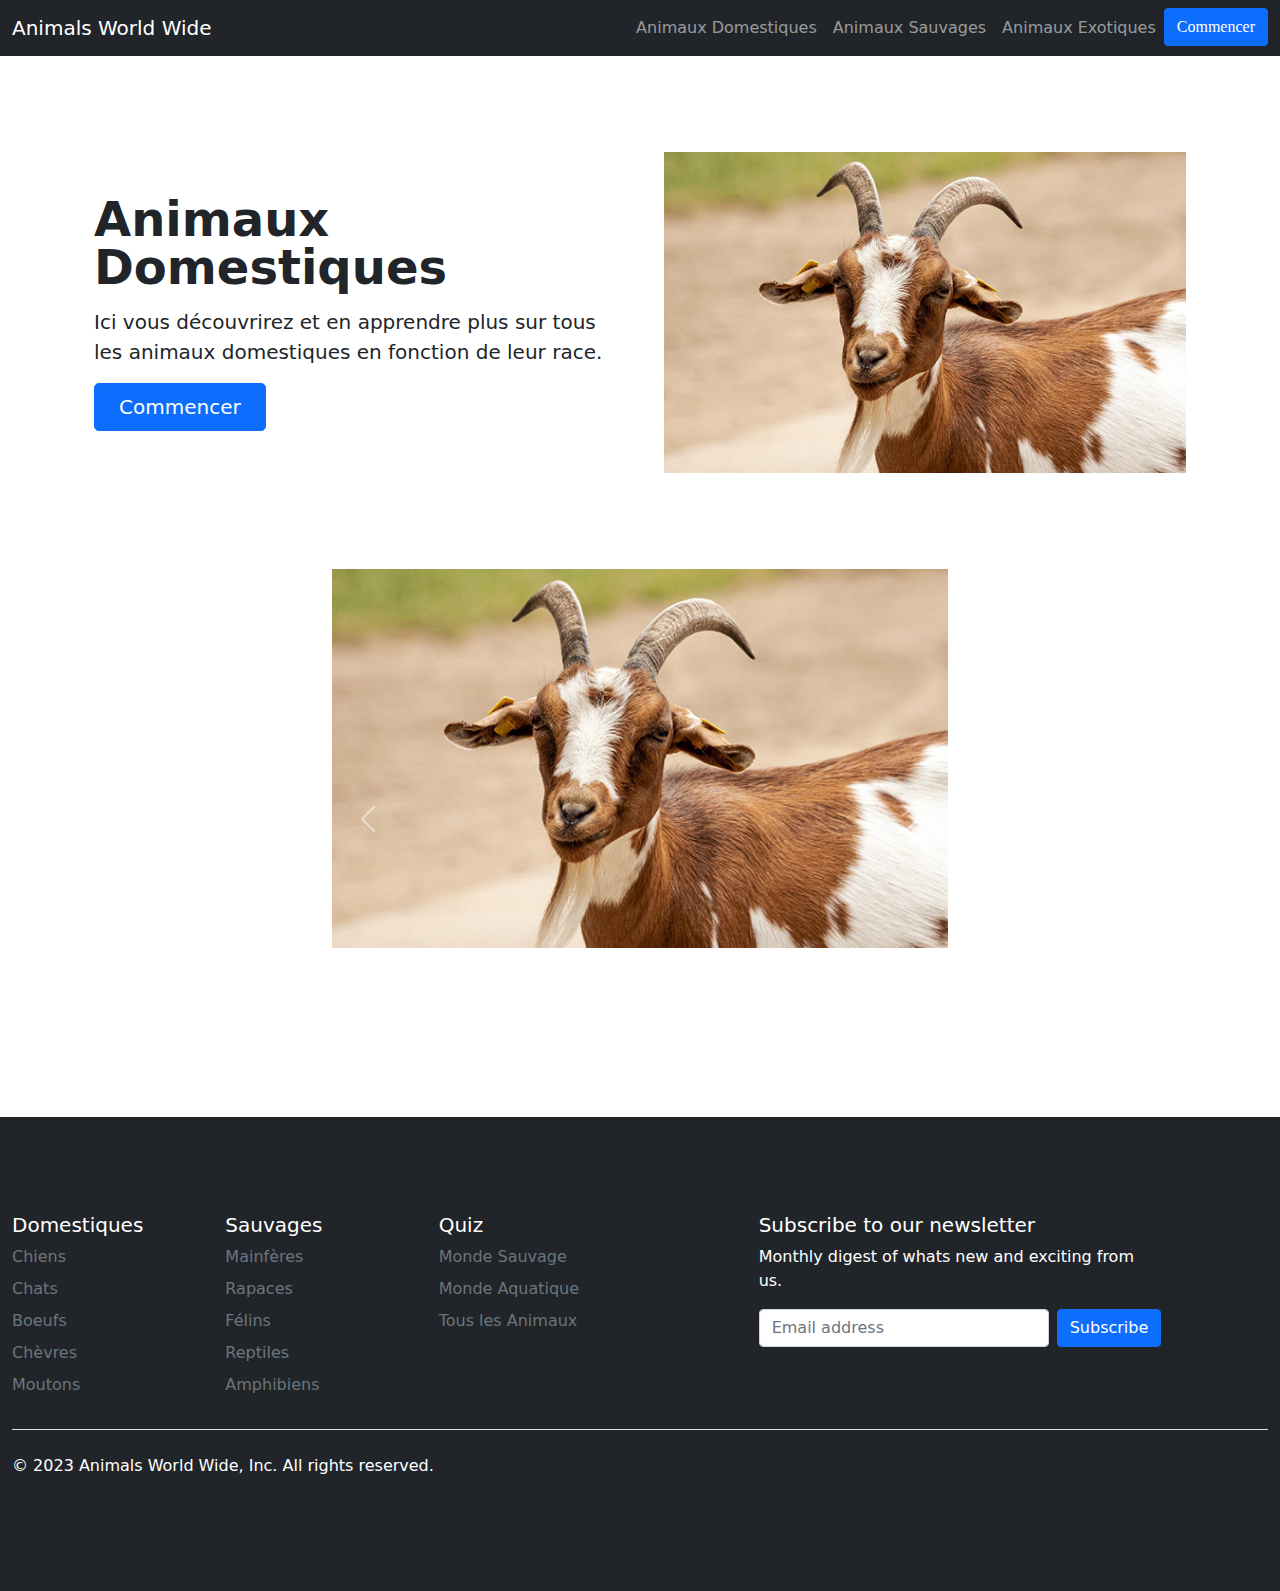
==== commit 76b9e70e: "update" ====
--- a/screens/animals_view_1_page.html
+++ b/screens/animals_view_1_page.html
@@ -14,7 +14,7 @@
     <!-- NAVBAR -->
     <nav class="navbar navbar-expand-sm bg-dark navbar-dark">
         <div class="container-fluid">
-            <a class="navbar-brand" href="../index.html">Logo</a>
+            <a class="navbar-brand" href="../index.html">Animals World Wide</a>
             <button class="navbar-toggler" type="button" data-bs-toggle="collapse" data-bs-target="#collapsibleNavbar">
                 <span class="navbar-toggler-icon"></span>
             </button>
@@ -28,11 +28,11 @@
                         <a class="nav-link" href="animals_view_2_page.html">Animaux Sauvages</a>
                     </li>
                     <li class="nav-item">
-                        <a class="nav-link" href="#">Quiz</a>
+                        <a class="nav-link" href="pet_animals_view.html">Animaux Exotiques</a>
                     </li>
                     <li class="nav-item">
                         <a class="btn btn-primary" href="../index.html#getStarted"
-                            style="font-family: Berlin Sans FB Demi;" type="button">Get Started</a>
+                            style="font-family: Berlin Sans FB Demi;" type="button">Commencer</a>
                     </li>
                 </ul>
             </div>
@@ -50,35 +50,105 @@
                 <p class="lead">Ici vous découvrirez et en apprendre plus sur tous les animaux domestiques en fonction
                     de leur race.</p>
                 <div class="d-grid gap-2 d-md-flex justify-content-md-start">
-                    <a href="#domestiques" type="button" class="btn btn-primary btn-lg px-4 me-md-2">Commencer</a>
+                    <a href="#domestiques" id="togg" type="button"
+                        class="btn btn-primary btn-lg px-4 me-md-2">Commencer</a>
                 </div>
             </div>
         </div>
     </div>
 
-    <nav class="navbar navbar-expand-lg navbar-dark justify-content-md-center" id="domestiques">
-        <ul class="nav nav-tabs" id="myTab" role="tablist">
-            <li class="nav-item active" role="presentation">
-                <a class="btn btn-primary m-2" id="chiens-tab" data-bs-toggle="tab" data-bs-target="#chiens"
-                    type="button" role="tab" aria-controls="chiens" aria-selected="true">Chiens
-                </a>
-            </li>
-            <li class="nav-item" role="presentation">
-                <a class="btn btn-primary m-2" id="chats-tab" data-bs-toggle="tab" data-bs-target="#chats" type="button"
-                    role="tab" aria-controls="chats" aria-selected="false">Chats
-                </a>
-            </li>
-            <li class="nav-item" role="presentation">
-                <a class="btn btn-primary m-2" id="canards-tab" data-bs-toggle="tab" data-bs-target="#canards"
-                    type="button" role="tab" aria-controls="canards" aria-selected="false">Canards
-                </a>
-            </li>
-            <li class="nav-item" role="presentation">
-                <a href="#test" class="btn btn-primary m-2" id="chevres-tab" data-bs-toggle="tab"
-                    data-bs-target="#chevres" role="tab" aria-controls="chevres" aria-selected="false">Chèvres
-                </a>
-            </li>
-            <!-- <li class="nav-item" role="presentation">
+    <!-- Carousel -->
+    <div id="demo" class="carousel slide container w-50" data-bs-ride="carousel" style="min-height:500px">
+
+        <!-- Indicators/dots -->
+        <div class="carousel-indicators">
+            <button type="button" data-bs-target="#demo" data-bs-slide-to="0" class="active"></button>
+            <button type="button" data-bs-target="#demo" data-bs-slide-to="1"></button>
+            <button type="button" data-bs-target="#demo" data-bs-slide-to="2"></button>
+            <button type="button" data-bs-target="#demo" data-bs-slide-to="3"></button>
+            <button type="button" data-bs-target="#demo" data-bs-slide-to="4"></button>
+            <button type="button" data-bs-target="#demo" data-bs-slide-to="5"></button>
+        </div>
+
+        <!-- The slideshow/carousel -->
+        <div class="carousel-inner">
+            <div class="carousel-item active" style="min-height: 500px;">
+                <img src="../img/chevre.jpg" alt="Los Angeles" class="d-block" style="width:100% ">
+                <div class="carousel-caption">
+                    <h3>chèvre</h3>
+                </div>
+            </div>
+            <div class="carousel-item ">
+                <img src="../img/poule.jpg" alt="Chicago" class="d-block" style="width:100%; height: 500px;">
+                <div class="carousel-caption">
+                    <h3>Poules</h3>
+                    <p>hen</p>
+                </div>
+            </div>
+            <div class="carousel-item ">
+                <img src="../img/chat1.jpeg" alt="New York" class="d-block" style="width:100%; height:500px">
+                <div class="carousel-caption">
+                    <h3>Chat</h3>
+                    <p> </p>
+                </div>
+            </div>
+            <div class="carousel-item ">
+                <img src="../img/chat2.jpeg" alt="New York" class="d-block" style="width:100%; height:500px">
+                <div class="carousel-caption">
+                    <h3>Chat</h3>
+                    <p> </p>
+                </div>
+            </div>
+            <div class="carousel-item ">
+                <img src="../img/chien9.jpeg" alt="New York" class="d-block" style="width:100%; height:500px">
+                <div class="carousel-caption">
+                    <h3>Chien</h3>
+                    <p> </p>
+                </div>
+            </div>
+            <div class="carousel-item ">
+                <img src="../img/chien6.jpeg" alt="New York" class="d-block" style="width:100%; height:500px">
+                <div class="carousel-caption">
+                    <h3>chien</h3>
+                    <p> </p>
+                </div>
+            </div>
+        </div>
+
+        <!-- Left and right controls/icons -->
+        <button class="carousel-control-prev" type="button" data-bs-target="#demo" data-bs-slide="prev">
+            <span class="carousel-control-prev-icon"></span>
+        </button>
+        <button class="carousel-control-next" type="button" data-bs-target="#demo" data-bs-slide="next">
+            <span class="carousel-control-next-icon"></span>
+        </button>
+    </div>
+
+    <!-- Details zone -->
+    <div id="toShow" class="" style="display:none">
+        <nav class="navbar navbar-expand-lg navbar-dark justify-content-md-center" id="domestiques">
+            <ul class="nav nav-tabs" id="myTab" role="tablist">
+                <li class="nav-item active" role="presentation">
+                    <a class="btn btn-primary m-2" id="chiens-tab" data-bs-toggle="tab" data-bs-target="#chiens"
+                        type="button" role="tab" aria-controls="chiens" aria-selected="true">Chiens
+                    </a>
+                </li>
+                <li class="nav-item" role="presentation">
+                    <a class="btn btn-primary m-2" id="chats-tab" data-bs-toggle="tab" data-bs-target="#chats"
+                        type="button" role="tab" aria-controls="chats" aria-selected="false">Chats
+                    </a>
+                </li>
+                <li class="nav-item" role="presentation">
+                    <a class="btn btn-primary m-2" id="canards-tab" data-bs-toggle="tab" data-bs-target="#canards"
+                        type="button" role="tab" aria-controls="canards" aria-selected="false">Canards
+                    </a>
+                </li>
+                <li class="nav-item" role="presentation">
+                    <a href="#test" class="btn btn-primary m-2" id="chevres-tab" data-bs-toggle="tab"
+                        data-bs-target="#chevres" role="tab" aria-controls="chevres" aria-selected="false">Chèvres
+                    </a>
+                </li>
+                <!-- <li class="nav-item" role="presentation">
                 <a class="btn btn-primary m-2">Boeufs</a>
             </li>
             <li class="nav-item" role="presentation">
@@ -90,917 +160,1033 @@
             <li class="nav-item" role="presentation">
                 <a class="btn btn-primary m-2">Volailles</a>
             </li> -->
-        </ul>
-    </nav>
-    <div class="tab-content" id="myTabContent">
-        <!-- Contents for dogs -->
-        <div class="tab-pane fade show active" id="chiens" role="tabpanel" aria-labelledby="chiens-tab">
-
-            <section class="jumbotron text-center">
-                <div class="container">
-                    <h1 class="jumbotron-heading">Album Races de Chiens</h1>
-                    <p class="lead text-muted">Something short and leading about the collection below—its contents, the
-                        creator, etc. Make it short and sweet, but not too short so folks don't simply skip over it
-                        entirely.</p>
-                </div>
-            </section>
-
-            <div class="album py-5 bg-light">
-                <div class="container">
-
-                    <div class="row">
-                        <div class="col-md-4">
-                            <div class="card mb-4 box-shadow">
-                                <img class="card-img-top"
-                                    data-src="holder.js/100px225?theme=thumb&amp;bg=55595c&amp;fg=eceeef&amp;text=Thumbnail"
-                                    alt="Thumbnail [100%x225]" style="height: 225px; width: 100%; display: block;"
-                                    src="../img/chien1.jpeg" data-holder-rendered="true">
-                                <div class="card-body">
-                                    <h3 class="">Australian Terrier</h3>
-                                    <p class="card-text">Toujours sûr de lui, l’australian terrier n’est guère complexé
-                                        par
-                                        sa taille. Pourtant, il ne mesure que 25 cm au garrot et pèse rarement plus de 5
-                                        kilos.</p>
-                                    <div class="d-flex justify-content-between align-items-center">
-                                        <div class="btn-group">
-                                            <button type="button" class="btn btn-sm btn-outline-secondary">View</button>
-                                            <button type="button" class="btn btn-sm btn-outline-secondary">Edit</button>
-                                        </div>
-                                        <small class="text-muted">9 mins</small>
-                                    </div>
-                                </div>
-                            </div>
-                        </div>
-                        <div class="col-md-4">
-                            <div class="card mb-4 box-shadow">
-                                <img class="card-img-top"
-                                    data-src="holder.js/100px225?theme=thumb&amp;bg=55595c&amp;fg=eceeef&amp;text=Thumbnail"
-                                    alt="Thumbnail [100%x225]" style="height: 225px; width: 100%; display: block;"
-                                    src="../img/chien2.jpeg" data-holder-rendered="true">
-                                <div class="card-body">
-                                    <h3>Azawakh</h3>
-                                    <p class="card-text">De tous les lévriers, l’azawakh est sans aucun doute le plus
-                                        original. Long, fin et racé, il a en plus ce petit quelque chose qui le rend
-                                        hors du
-                                        commun.</p>
-                                    <div class="d-flex justify-content-between align-items-center">
-                                        <div class="btn-group">
-                                            <button type="button" class="btn btn-sm btn-outline-secondary">View</button>
-                                            <button type="button" class="btn btn-sm btn-outline-secondary">Edit</button>
-                                        </div>
-                                        <small class="text-muted">9 mins</small>
-                                    </div>
-                                </div>
-                            </div>
-                        </div>
-                        <div class="col-md-4">
-                            <div class="card mb-4 box-shadow">
-                                <img class="card-img-top"
-                                    data-src="holder.js/100px225?theme=thumb&amp;bg=55595c&amp;fg=eceeef&amp;text=Thumbnail"
-                                    alt="Thumbnail [100%x225]" style="height: 225px; width: 100%; display: block;"
-                                    src="../img/chien3.jpeg" data-holder-rendered="true">
-                                <div class="card-body">
-                                    <h3>Bedlington terrier</h3>
-                                    <p class="card-text">D’origine anglaise, le bedlington surprend d’abord par son
-                                        physique. La forme de sa tête le fait ressembler à un mouton et son poil
-                                        bouclé... à
-                                        un caniche. Lorsqu’il court, la courbe de ses reins et la longueur de ses
-                                        membres
-                                        lui donnent alors l’allure d’un lévrier !</p>
-                                    <div class="d-flex justify-content-between align-items-center">
-                                        <div class="btn-group">
-                                            <button type="button" class="btn btn-sm btn-outline-secondary">View</button>
-                                            <button type="button" class="btn btn-sm btn-outline-secondary">Edit</button>
-                                        </div>
-                                        <small class="text-muted">9 mins</small>
-                                    </div>
-                                </div>
-                            </div>
-                        </div>
-                        <div class="col-md-4">
-                            <div class="card mb-4 box-shadow">
-                                <img class="card-img-top"
-                                    data-src="holder.js/100px225?theme=thumb&amp;bg=55595c&amp;fg=eceeef&amp;text=Thumbnail"
-                                    alt="Thumbnail [100%x225]" style="height: 225px; width: 100%; display: block;"
-                                    src="../img/chien4.jpeg" data-holder-rendered="true">
-                                <div class="card-body">
-                                    <h3>Berger allemand</h3>
-                                    <p class="card-text">D’abord destiné à garder les troupeaux, il a su changer de
-                                        «métier»
-                                        grâce à de grandes aptitudes au pistage, à son obéissance innée et à un immense
-                                        courage. C’est aussi un excellent compagnon.</p>
-                                    <div class="d-flex justify-content-between align-items-center">
-                                        <div class="btn-group">
-                                            <button type="button" class="btn btn-sm btn-outline-secondary">View</button>
-                                            <button type="button" class="btn btn-sm btn-outline-secondary">Edit</button>
-                                        </div>
-                                        <small class="text-muted">9 mins</small>
-                                    </div>
-                                </div>
-                            </div>
-                        </div>
-                        <div class="col-md-4">
-                            <div class="card mb-4 box-shadow">
-                                <img class="card-img-top"
-                                    data-src="holder.js/100px225?theme=thumb&amp;bg=55595c&amp;fg=eceeef&amp;text=Thumbnail"
-                                    alt="Thumbnail [100%x225]" style="height: 225px; width: 100%; display: block;"
-                                    src="../img/chien5.jpeg" data-holder-rendered="true">
-                                <div class="card-body">
-                                    <h3>Berger de Beauce</h3>
-                                    <p class="card-text">Aussi connu sous le nom de beauceron ou de bas-rouge, ce
-                                        superbe
-                                        chien rustique, né pour le travail, a si belle allure que Colette l’avait
-                                        surnommé «
-                                        le gentilhomme campagnard ».</p>
-                                    <div class="d-flex justify-content-between align-items-center">
-                                        <div class="btn-group">
-                                            <button type="button" class="btn btn-sm btn-outline-secondary">View</button>
-                                            <button type="button" class="btn btn-sm btn-outline-secondary">Edit</button>
-                                        </div>
-                                        <small class="text-muted">9 mins</small>
-                                    </div>
-                                </div>
-                            </div>
-                        </div>
-                        <div class="col-md-4">
-                            <div class="card mb-4 box-shadow">
-                                <img class="card-img-top"
-                                    data-src="holder.js/100px225?theme=thumb&amp;bg=55595c&amp;fg=eceeef&amp;text=Thumbnail"
-                                    alt="Thumbnail [100%x225]" style="height: 225px; width: 100%; display: block;"
-                                    src="../img/chien6.jpeg" data-holder-rendered="true">
-                                <div class="card-body">
-                                    <h3>Bergers belges</h3>
-                                    <p class="card-text">Gardiens hors pair, les bergers belges sont des compagnons
-                                        remarquables à bien des égards. Cependant, seul un maître averti peut leur
-                                        permettre
-                                        d’exprimer pleinement leurs nombreuses qualités.</p>
-                                    <div class="d-flex justify-content-between align-items-center">
-                                        <div class="btn-group">
-                                            <button type="button" class="btn btn-sm btn-outline-secondary">View</button>
-                                            <button type="button" class="btn btn-sm btn-outline-secondary">Edit</button>
-                                        </div>
-                                        <small class="text-muted">9 mins</small>
-                                    </div>
-                                </div>
-                            </div>
-                        </div>
-                        <div class="col-md-4">
-                            <div class="card mb-4 box-shadow">
-                                <img class="card-img-top"
-                                    data-src="holder.js/100px225?theme=thumb&amp;bg=55595c&amp;fg=eceeef&amp;text=Thumbnail"
-                                    alt="Thumbnail [100%x225]" style="height: 225px; width: 100%; display: block;"
-                                    src="../img/chien7.jpeg" data-holder-rendered="true">
-                                <div class="card-body">
-                                    <h3>Boston terrier</h3>
-                                    <p class="card-text">Le boston terrier fait partie des chiens créés par les
-                                        Américains.
-                                        Particulièrement apprécié comme chien de compagnie en France dans les années
-                                        trente,
-                                        il y est maintenant nettement moins répandu.</p>
-                                    <div class="d-flex justify-content-between align-items-center">
-                                        <div class="btn-group">
-                                            <button type="button" class="btn btn-sm btn-outline-secondary">View</button>
-                                            <button type="button" class="btn btn-sm btn-outline-secondary">Edit</button>
-                                        </div>
-                                        <small class="text-muted">9 mins</small>
-                                    </div>
-                                </div>
-                            </div>
-                        </div>
-                        <div class="col-md-4">
-                            <div class="card mb-4 box-shadow">
-                                <img class="card-img-top"
-                                    data-src="holder.js/100px225?theme=thumb&amp;bg=55595c&amp;fg=eceeef&amp;text=Thumbnail"
-                                    alt="Thumbnail [100%x225]" style="height: 225px; width: 100%; display: block;"
-                                    src="../img/chien8.jpeg" data-holder-rendered="true">
-                                <div class="card-body">
-                                    <h3>Boxer</h3>
-                                    <p class="card-text">Créée outre-Rhin, le boxer est une race appréciée en France.
-                                        Qu’il
-                                        monte la garde ou tienne compagnie, il s’acquitte de sa tâche avec zèle et
-                                        gentillesse.</p>
-                                    <div class="d-flex justify-content-between align-items-center">
-                                        <div class="btn-group">
-                                            <button type="button" class="btn btn-sm btn-outline-secondary">View</button>
-                                            <button type="button" class="btn btn-sm btn-outline-secondary">Edit</button>
-                                        </div>
-                                        <small class="text-muted">9 mins</small>
-                                    </div>
-                                </div>
-                            </div>
-                        </div>
-                        <div class="col-md-4">
-                            <div class="card mb-4 box-shadow">
-                                <img class="card-img-top"
-                                    data-src="holder.js/100px225?theme=thumb&amp;bg=55595c&amp;fg=eceeef&amp;text=Thumbnail"
-                                    alt="Thumbnail [100%x225]" style="height: 225px; width: 100%; display: block;"
-                                    src="../img/chien9.jpeg" data-holder-rendered="true">
-                                <div class="card-body">
-                                    <h3>Bull-terrier</h3>
-                                    <p class="card-text">Doté d’un physique pour le moins étonnant, le bull-terrier a de
-                                        plus en plus d’amateurs en France. A cause de son caractère pas toujours facile,
-                                        on
-                                        dit parfois que c’est un chien à ne pas mettre entre toutes les mains.</p>
-                                    <div class="d-flex justify-content-between align-items-center">
-                                        <div class="btn-group">
-                                            <button type="button" class="btn btn-sm btn-outline-secondary">View</button>
-                                            <button type="button" class="btn btn-sm btn-outline-secondary">Edit</button>
-                                        </div>
-                                        <small class="text-muted">9 mins</small>
+            </ul>
+        </nav>
+        <div class="tab-content" id="myTabContent">
+            <!-- Contents for dogs -->
+            <div class="tab-pane fade show active" id="chiens" role="tabpanel" aria-labelledby="chiens-tab">
+
+                <section class="jumbotron text-center">
+                    <div class="container">
+                        <h1 class="jumbotron-heading">Album Races de Chiens</h1>
+                        <p class="lead text-muted">Something short and leading about the collection below—its contents,
+                            the
+                            creator, etc. Make it short and sweet, but not too short so folks don't simply skip over it
+                            entirely.</p>
+                    </div>
+                </section>
+
+                <div class="album py-5 bg-light">
+                    <div class="container">
+
+                        <div class="row">
+                            <div class="col-md-4">
+                                <div class="card mb-4 box-shadow">
+                                    <img class="card-img-top"
+                                        data-src="holder.js/100px225?theme=thumb&amp;bg=55595c&amp;fg=eceeef&amp;text=Thumbnail"
+                                        alt="Thumbnail [100%x225]" style="height: 225px; width: 100%; display: block;"
+                                        src="../img/chien1.jpeg" data-holder-rendered="true">
+                                    <div class="card-body">
+                                        <h3 class="">Australian Terrier</h3>
+                                        <p class="card-text">Toujours sûr de lui, l’australian terrier n’est guère
+                                            complexé
+                                            par
+                                            sa taille. Pourtant, il ne mesure que 25 cm au garrot et pèse rarement plus
+                                            de 5
+                                            kilos.</p>
+                                        <div class="d-flex justify-content-between align-items-center">
+                                            <div class="btn-group">
+                                                <button type="button"
+                                                    class="btn btn-sm btn-outline-secondary">View</button>
+                                                <button type="button"
+                                                    class="btn btn-sm btn-outline-secondary">Edit</button>
+                                            </div>
+                                            <small class="text-muted">9 mins</small>
+                                        </div>
+                                    </div>
+                                </div>
+                            </div>
+                            <div class="col-md-4">
+                                <div class="card mb-4 box-shadow">
+                                    <img class="card-img-top"
+                                        data-src="holder.js/100px225?theme=thumb&amp;bg=55595c&amp;fg=eceeef&amp;text=Thumbnail"
+                                        alt="Thumbnail [100%x225]" style="height: 225px; width: 100%; display: block;"
+                                        src="../img/chien2.jpeg" data-holder-rendered="true">
+                                    <div class="card-body">
+                                        <h3>Azawakh</h3>
+                                        <p class="card-text">De tous les lévriers, l’azawakh est sans aucun doute le
+                                            plus
+                                            original. Long, fin et racé, il a en plus ce petit quelque chose qui le rend
+                                            hors du
+                                            commun.</p>
+                                        <div class="d-flex justify-content-between align-items-center">
+                                            <div class="btn-group">
+                                                <button type="button"
+                                                    class="btn btn-sm btn-outline-secondary">View</button>
+                                                <button type="button"
+                                                    class="btn btn-sm btn-outline-secondary">Edit</button>
+                                            </div>
+                                            <small class="text-muted">9 mins</small>
+                                        </div>
+                                    </div>
+                                </div>
+                            </div>
+                            <div class="col-md-4">
+                                <div class="card mb-4 box-shadow">
+                                    <img class="card-img-top"
+                                        data-src="holder.js/100px225?theme=thumb&amp;bg=55595c&amp;fg=eceeef&amp;text=Thumbnail"
+                                        alt="Thumbnail [100%x225]" style="height: 225px; width: 100%; display: block;"
+                                        src="../img/chien3.jpeg" data-holder-rendered="true">
+                                    <div class="card-body">
+                                        <h3>Bedlington terrier</h3>
+                                        <p class="card-text">D’origine anglaise, le bedlington surprend d’abord par son
+                                            physique. La forme de sa tête le fait ressembler à un mouton et son poil
+                                            bouclé... à
+                                            un caniche. Lorsqu’il court, la courbe de ses reins et la longueur de ses
+                                            membres
+                                            lui donnent alors l’allure d’un lévrier !</p>
+                                        <div class="d-flex justify-content-between align-items-center">
+                                            <div class="btn-group">
+                                                <button type="button"
+                                                    class="btn btn-sm btn-outline-secondary">View</button>
+                                                <button type="button"
+                                                    class="btn btn-sm btn-outline-secondary">Edit</button>
+                                            </div>
+                                            <small class="text-muted">9 mins</small>
+                                        </div>
+                                    </div>
+                                </div>
+                            </div>
+                            <div class="col-md-4">
+                                <div class="card mb-4 box-shadow">
+                                    <img class="card-img-top"
+                                        data-src="holder.js/100px225?theme=thumb&amp;bg=55595c&amp;fg=eceeef&amp;text=Thumbnail"
+                                        alt="Thumbnail [100%x225]" style="height: 225px; width: 100%; display: block;"
+                                        src="../img/chien4.jpeg" data-holder-rendered="true">
+                                    <div class="card-body">
+                                        <h3>Berger allemand</h3>
+                                        <p class="card-text">D’abord destiné à garder les troupeaux, il a su changer de
+                                            «métier»
+                                            grâce à de grandes aptitudes au pistage, à son obéissance innée et à un
+                                            immense
+                                            courage. C’est aussi un excellent compagnon.</p>
+                                        <div class="d-flex justify-content-between align-items-center">
+                                            <div class="btn-group">
+                                                <button type="button"
+                                                    class="btn btn-sm btn-outline-secondary">View</button>
+                                                <button type="button"
+                                                    class="btn btn-sm btn-outline-secondary">Edit</button>
+                                            </div>
+                                            <small class="text-muted">9 mins</small>
+                                        </div>
+                                    </div>
+                                </div>
+                            </div>
+                            <div class="col-md-4">
+                                <div class="card mb-4 box-shadow">
+                                    <img class="card-img-top"
+                                        data-src="holder.js/100px225?theme=thumb&amp;bg=55595c&amp;fg=eceeef&amp;text=Thumbnail"
+                                        alt="Thumbnail [100%x225]" style="height: 225px; width: 100%; display: block;"
+                                        src="../img/chien5.jpeg" data-holder-rendered="true">
+                                    <div class="card-body">
+                                        <h3>Berger de Beauce</h3>
+                                        <p class="card-text">Aussi connu sous le nom de beauceron ou de bas-rouge, ce
+                                            superbe
+                                            chien rustique, né pour le travail, a si belle allure que Colette l’avait
+                                            surnommé «
+                                            le gentilhomme campagnard ».</p>
+                                        <div class="d-flex justify-content-between align-items-center">
+                                            <div class="btn-group">
+                                                <button type="button"
+                                                    class="btn btn-sm btn-outline-secondary">View</button>
+                                                <button type="button"
+                                                    class="btn btn-sm btn-outline-secondary">Edit</button>
+                                            </div>
+                                            <small class="text-muted">9 mins</small>
+                                        </div>
+                                    </div>
+                                </div>
+                            </div>
+                            <div class="col-md-4">
+                                <div class="card mb-4 box-shadow">
+                                    <img class="card-img-top"
+                                        data-src="holder.js/100px225?theme=thumb&amp;bg=55595c&amp;fg=eceeef&amp;text=Thumbnail"
+                                        alt="Thumbnail [100%x225]" style="height: 225px; width: 100%; display: block;"
+                                        src="../img/chien6.jpeg" data-holder-rendered="true">
+                                    <div class="card-body">
+                                        <h3>Bergers belges</h3>
+                                        <p class="card-text">Gardiens hors pair, les bergers belges sont des compagnons
+                                            remarquables à bien des égards. Cependant, seul un maître averti peut leur
+                                            permettre
+                                            d’exprimer pleinement leurs nombreuses qualités.</p>
+                                        <div class="d-flex justify-content-between align-items-center">
+                                            <div class="btn-group">
+                                                <button type="button"
+                                                    class="btn btn-sm btn-outline-secondary">View</button>
+                                                <button type="button"
+                                                    class="btn btn-sm btn-outline-secondary">Edit</button>
+                                            </div>
+                                            <small class="text-muted">9 mins</small>
+                                        </div>
+                                    </div>
+                                </div>
+                            </div>
+                            <div class="col-md-4">
+                                <div class="card mb-4 box-shadow">
+                                    <img class="card-img-top"
+                                        data-src="holder.js/100px225?theme=thumb&amp;bg=55595c&amp;fg=eceeef&amp;text=Thumbnail"
+                                        alt="Thumbnail [100%x225]" style="height: 225px; width: 100%; display: block;"
+                                        src="../img/chien7.jpeg" data-holder-rendered="true">
+                                    <div class="card-body">
+                                        <h3>Boston terrier</h3>
+                                        <p class="card-text">Le boston terrier fait partie des chiens créés par les
+                                            Américains.
+                                            Particulièrement apprécié comme chien de compagnie en France dans les années
+                                            trente,
+                                            il y est maintenant nettement moins répandu.</p>
+                                        <div class="d-flex justify-content-between align-items-center">
+                                            <div class="btn-group">
+                                                <button type="button"
+                                                    class="btn btn-sm btn-outline-secondary">View</button>
+                                                <button type="button"
+                                                    class="btn btn-sm btn-outline-secondary">Edit</button>
+                                            </div>
+                                            <small class="text-muted">9 mins</small>
+                                        </div>
+                                    </div>
+                                </div>
+                            </div>
+                            <div class="col-md-4">
+                                <div class="card mb-4 box-shadow">
+                                    <img class="card-img-top"
+                                        data-src="holder.js/100px225?theme=thumb&amp;bg=55595c&amp;fg=eceeef&amp;text=Thumbnail"
+                                        alt="Thumbnail [100%x225]" style="height: 225px; width: 100%; display: block;"
+                                        src="../img/chien8.jpeg" data-holder-rendered="true">
+                                    <div class="card-body">
+                                        <h3>Boxer</h3>
+                                        <p class="card-text">Créée outre-Rhin, le boxer est une race appréciée en
+                                            France.
+                                            Qu’il
+                                            monte la garde ou tienne compagnie, il s’acquitte de sa tâche avec zèle et
+                                            gentillesse.</p>
+                                        <div class="d-flex justify-content-between align-items-center">
+                                            <div class="btn-group">
+                                                <button type="button"
+                                                    class="btn btn-sm btn-outline-secondary">View</button>
+                                                <button type="button"
+                                                    class="btn btn-sm btn-outline-secondary">Edit</button>
+                                            </div>
+                                            <small class="text-muted">9 mins</small>
+                                        </div>
+                                    </div>
+                                </div>
+                            </div>
+                            <div class="col-md-4">
+                                <div class="card mb-4 box-shadow">
+                                    <img class="card-img-top"
+                                        data-src="holder.js/100px225?theme=thumb&amp;bg=55595c&amp;fg=eceeef&amp;text=Thumbnail"
+                                        alt="Thumbnail [100%x225]" style="height: 225px; width: 100%; display: block;"
+                                        src="../img/chien9.jpeg" data-holder-rendered="true">
+                                    <div class="card-body">
+                                        <h3>Bull-terrier</h3>
+                                        <p class="card-text">Doté d’un physique pour le moins étonnant, le bull-terrier
+                                            a de
+                                            plus en plus d’amateurs en France. A cause de son caractère pas toujours
+                                            facile,
+                                            on
+                                            dit parfois que c’est un chien à ne pas mettre entre toutes les mains.</p>
+                                        <div class="d-flex justify-content-between align-items-center">
+                                            <div class="btn-group">
+                                                <button type="button"
+                                                    class="btn btn-sm btn-outline-secondary">View</button>
+                                                <button type="button"
+                                                    class="btn btn-sm btn-outline-secondary">Edit</button>
+                                            </div>
+                                            <small class="text-muted">9 mins</small>
+                                        </div>
                                     </div>
                                 </div>
                             </div>
                         </div>
                     </div>
                 </div>
-            </div>
-
-        </div>
-        <!-- Contents for cats -->
-        <div class="tab-pane fade" id="chats" role="tabpanel" aria-labelledby="chats-tab">
-
-            <section class="jumbotron text-center">
-                <div class="container">
-                    <h1 class="jumbotron-heading">Album Races de Chats</h1>
-                    <p class="lead text-muted">Something short and leading about the collection below—its contents, the
-                        creator, etc. Make it short and sweet, but not too short so folks don't simply skip over it
-                        entirely.</p>
-                </div>
-            </section>
-
-            <div class="album py-5 bg-light">
-                <div class="container">
-
-                    <div class="row">
-                        <div class="col-md-4">
-                            <div class="card mb-4 box-shadow">
-                                <img class="card-img-top"
-                                    data-src="holder.js/100px225?theme=thumb&amp;bg=55595c&amp;fg=eceeef&amp;text=Thumbnail"
-                                    alt="Thumbnail [100%x225]" style="height: 225px; width: 100%; display: block;"
-                                    src="../img/chat2.jpeg" data-holder-rendered="true">
-                                <div class="card-body">
-                                    <h3 class="">Bleu russe</h3>
-                                    <p class="card-text">De ce chat aux yeux verts se dégage un charme auquel on ne peut
-                                        rester insensible très longtemps. Longiligne et gracieux, il porte une robe d’un
-                                        bleu gris clair avec des reflets argent, semblables à de la neige.</p>
-                                    <div class="d-flex justify-content-between align-items-center">
-                                        <div class="btn-group">
-                                            <button type="button" class="btn btn-sm btn-outline-secondary">View</button>
-                                            <button type="button" class="btn btn-sm btn-outline-secondary">Edit</button>
-                                        </div>
-                                        <small class="text-muted">9 mins</small>
-                                    </div>
-                                </div>
-                            </div>
-                        </div>
-
-                        <div class="col-md-4">
-                            <div class="card mb-4 box-shadow">
-                                <img class="card-img-top"
-                                    data-src="holder.js/100px225?theme=thumb&amp;bg=55595c&amp;fg=eceeef&amp;text=Thumbnail"
-                                    alt="Thumbnail [100%x225]" style="height: 225px; width: 100%; display: block;"
-                                    src="../img/chat3.jpeg" data-holder-rendered="true">
-                                <div class="card-body">
-                                    <h3>Chartreux</h3>
-                                    <p class="card-text">Même s’il ne doit pas grand chose à l’ordre des Chartreux, ce
-                                        superbe chat gris à la robe laineuse, très populaire dans l’Hexagone, est
-                                        typiquement français. L’élevage a commencé vraiment au début du 20e siècle grâce
-                                        à deux éleveuses bretonnes, les demoiselles Léger.</p>
-                                    <div class="d-flex justify-content-between align-items-center">
-                                        <div class="btn-group">
-                                            <button type="button" class="btn btn-sm btn-outline-secondary">View</button>
-                                            <button type="button" class="btn btn-sm btn-outline-secondary">Edit</button>
-                                        </div>
-                                        <small class="text-muted">9 mins</small>
-                                    </div>
-                                </div>
-                            </div>
-                        </div>
-
-                        <div class="col-md-4">
-                            <div class="card mb-4 box-shadow">
-                                <img class="card-img-top"
-                                    data-src="holder.js/100px225?theme=thumb&amp;bg=55595c&amp;fg=eceeef&amp;text=Thumbnail"
-                                    alt="Thumbnail [100%x225]" style="height: 225px; width: 100%; display: block;"
-                                    src="../img/chat4.jpeg" data-holder-rendered="true">
-                                <div class="card-body">
-                                    <h3>Devon rex</h3>
-                                    <p class="card-text">Anglais, original et sophistiqué, le devon rex est, comme les
-                                        autres chats de type rex, couvert d’un pelage ras et frisé. Encore peu répandu
-                                        en France, il y rencontre cependant un beau succès de curiosité dans les
-                                        expositions félines.</p>
-                                    <div class="d-flex justify-content-between align-items-center">
-                                        <div class="btn-group">
-                                            <button type="button" class="btn btn-sm btn-outline-secondary">View</button>
-                                            <button type="button" class="btn btn-sm btn-outline-secondary">Edit</button>
-                                        </div>
-                                        <small class="text-muted">9 mins</small>
-                                    </div>
-                                </div>
-                            </div>
-                        </div>
-                        <div class="col-md-4">
-                            <div class="card mb-4 box-shadow">
-                                <img class="card-img-top"
-                                    data-src="holder.js/100px225?theme=thumb&amp;bg=55595c&amp;fg=eceeef&amp;text=Thumbnail"
-                                    alt="Thumbnail [100%x225]" style="height: 225px; width: 100%; display: block;"
-                                    src="../img/chat1.jpeg" data-holder-rendered="true">
-                                <div class="card-body">
-                                    <h3>Européen</h3>
-                                    <p class="card-text">Reconnue comme une race à part entière en 1982, certains voient
-                                        même en lui le gouttière « idéal ». Il a conquis ses quartiers de noblesse et
-                                        figure aujourd’hui dans toutes les expositions félines sous le nom d’européen.
-                                    </p>
-                                    <div class="d-flex justify-content-between align-items-center">
-                                        <div class="btn-group">
-                                            <button type="button" class="btn btn-sm btn-outline-secondary">View</button>
-                                            <button type="button" class="btn btn-sm btn-outline-secondary">Edit</button>
-                                        </div>
-                                        <small class="text-muted">9 mins</small>
-                                    </div>
-                                </div>
-                            </div>
-                        </div>
-                        <div class="col-md-4">
-                            <div class="card mb-4 box-shadow">
-                                <img class="card-img-top"
-                                    data-src="holder.js/100px225?theme=thumb&amp;bg=55595c&amp;fg=eceeef&amp;text=Thumbnail"
-                                    alt="Thumbnail [100%x225]" style="height: 225px; width: 100%; display: block;"
-                                    src="../img/chat6.jpeg" data-holder-rendered="true">
-                                <div class="card-body">
-                                    <h3>Exotic shorthair</h3>
-                                    <p class="card-text">Doublure parfaite du persan mais à poil court, l'exotic
-                                        shorthair en possède la corpulence robuste. Très répandue aux Etats-Unis, cette
-                                        race trouve de plus en plus d’adeptes en Europe.</p>
-                                    <div class="d-flex justify-content-between align-items-center">
-                                        <div class="btn-group">
-                                            <button type="button" class="btn btn-sm btn-outline-secondary">View</button>
-                                            <button type="button" class="btn btn-sm btn-outline-secondary">Edit</button>
-                                        </div>
-                                        <small class="text-muted">9 mins</small>
-                                    </div>
-                                </div>
-                            </div>
-                        </div>
-
-                        <div class="col-md-4">
-                            <div class="card mb-4 box-shadow">
-                                <img class="card-img-top"
-                                    data-src="holder.js/100px225?theme=thumb&amp;bg=55595c&amp;fg=eceeef&amp;text=Thumbnail"
-                                    alt="Thumbnail [100%x225]" style="height: 225px; width: 100%; display: block;"
-                                    src="../img/chat7.jpeg" data-holder-rendered="true">
-                                <div class="card-body">
-                                    <h3>Havana</h3>
-                                    <p class="card-text">Originaire d’Asie du Sud-Est, l’apparition du havana, appelé
-                                        aussi havana brown ou chestnut havana, remonte au début du 20e siècle. Certains
-                                        pensent que son nom lui vient de sa couleur qui évoque un bon cigare cubain.</p>
-                                    <div class="d-flex justify-content-between align-items-center">
-                                        <div class="btn-group">
-                                            <button type="button" class="btn btn-sm btn-outline-secondary">View</button>
-                                            <button type="button" class="btn btn-sm btn-outline-secondary">Edit</button>
-                                        </div>
-                                        <small class="text-muted">9 mins</small>
-                                    </div>
-                                </div>
-                            </div>
-                        </div>
-                        <div class="col-md-4">
-                            <div class="card mb-4 box-shadow">
-                                <img class="card-img-top"
-                                    data-src="holder.js/100px225?theme=thumb&amp;bg=55595c&amp;fg=eceeef&amp;text=Thumbnail"
-                                    alt="Thumbnail [100%x225]" style="height: 225px; width: 100%; display: block;"
-                                    src="../img/chat8.jpeg" data-holder-rendered="true">
-                                <div class="card-body">
-                                    <h3>Munchkin cat</h3>
-                                    <p class="card-text">En France, la première apparition de ce chat d’origine
-                                        américaine remonte à une quinzaine d’années. Le munchkin cat est issu d’une
-                                        mutation génétique spontanée. Les premiers chatons à pattes courtes sont apparus
-                                        de manière naturelle dans une portée.</p>
-                                    <div class="d-flex justify-content-between align-items-center">
-                                        <div class="btn-group">
-                                            <button type="button" class="btn btn-sm btn-outline-secondary">View</button>
-                                            <button type="button" class="btn btn-sm btn-outline-secondary">Edit</button>
-                                        </div>
-                                        <small class="text-muted">9 mins</small>
-                                    </div>
-                                </div>
-                            </div>
-                        </div>
-                        <div class="col-md-4">
-                            <div class="card mb-4 box-shadow">
-                                <img class="card-img-top"
-                                    data-src="holder.js/100px225?theme=thumb&amp;bg=55595c&amp;fg=eceeef&amp;text=Thumbnail"
-                                    alt="Thumbnail [100%x225]" style="height: 225px; width: 100%; display: block;"
-                                    src="../img/chat9.jpeg" data-holder-rendered="true">
-                                <div class="card-body">
-                                    <h3>Scottish fold</h3>
-                                    <p class="card-text">Mais non, le scottish fold n’est pas plus malheureux qu’un
-                                        autre ! Ce petit air triste, il le doit à la forme de ses oreilles. Une façon
-                                        comme une autre d’obtenir tout ce que l’on veut sans rien demander ...</p>
-                                    <div class="d-flex justify-content-between align-items-center">
-                                        <div class="btn-group">
-                                            <button type="button" class="btn btn-sm btn-outline-secondary">View</button>
-                                            <button type="button" class="btn btn-sm btn-outline-secondary">Edit</button>
-                                        </div>
-                                        <small class="text-muted">9 mins</small>
-                                    </div>
-                                </div>
-                            </div>
-                        </div>
-                        <div class="col-md-4">
-                            <div class="card mb-4 box-shadow">
-                                <img class="card-img-top"
-                                    data-src="holder.js/100px225?theme=thumb&amp;bg=55595c&amp;fg=eceeef&amp;text=Thumbnail"
-                                    alt="Thumbnail [100%x225]" style="height: 225px; width: 100%; display: block;"
-                                    src="../img/chat5.jpeg" data-holder-rendered="true">
-                                <div class="card-body">
-                                    <h3>Siamois</h3>
-                                    <p class="card-text">En vérité, les siamois ne font pas toujours l’unanimité : on
-                                        les aime ou on ne les aime pas ! Très beaux, très “bavards” et très prolifiques,
-                                        ces chats sont excessifs et ne font rien comme les autres.</p>
-                                    <div class="d-flex justify-content-between align-items-center">
-                                        <div class="btn-group">
-                                            <button type="button" class="btn btn-sm btn-outline-secondary">View</button>
-                                            <button type="button" class="btn btn-sm btn-outline-secondary">Edit</button>
-                                        </div>
-                                        <small class="text-muted">9 mins</small>
+
+            </div>
+            <!-- Contents for cats -->
+            <div class="tab-pane fade" id="chats" role="tabpanel" aria-labelledby="chats-tab">
+
+                <section class="jumbotron text-center">
+                    <div class="container">
+                        <h1 class="jumbotron-heading">Album Races de Chats</h1>
+                        <p class="lead text-muted">Something short and leading about the collection below—its contents,
+                            the
+                            creator, etc. Make it short and sweet, but not too short so folks don't simply skip over it
+                            entirely.</p>
+                    </div>
+                </section>
+
+                <div class="album py-5 bg-light">
+                    <div class="container">
+
+                        <div class="row">
+                            <div class="col-md-4">
+                                <div class="card mb-4 box-shadow">
+                                    <img class="card-img-top"
+                                        data-src="holder.js/100px225?theme=thumb&amp;bg=55595c&amp;fg=eceeef&amp;text=Thumbnail"
+                                        alt="Thumbnail [100%x225]" style="height: 225px; width: 100%; display: block;"
+                                        src="../img/chat2.jpeg" data-holder-rendered="true">
+                                    <div class="card-body">
+                                        <h3 class="">Bleu russe</h3>
+                                        <p class="card-text">De ce chat aux yeux verts se dégage un charme auquel on ne
+                                            peut
+                                            rester insensible très longtemps. Longiligne et gracieux, il porte une robe
+                                            d’un
+                                            bleu gris clair avec des reflets argent, semblables à de la neige.</p>
+                                        <div class="d-flex justify-content-between align-items-center">
+                                            <div class="btn-group">
+                                                <button type="button"
+                                                    class="btn btn-sm btn-outline-secondary">View</button>
+                                                <button type="button"
+                                                    class="btn btn-sm btn-outline-secondary">Edit</button>
+                                            </div>
+                                            <small class="text-muted">9 mins</small>
+                                        </div>
+                                    </div>
+                                </div>
+                            </div>
+
+                            <div class="col-md-4">
+                                <div class="card mb-4 box-shadow">
+                                    <img class="card-img-top"
+                                        data-src="holder.js/100px225?theme=thumb&amp;bg=55595c&amp;fg=eceeef&amp;text=Thumbnail"
+                                        alt="Thumbnail [100%x225]" style="height: 225px; width: 100%; display: block;"
+                                        src="../img/chat3.jpeg" data-holder-rendered="true">
+                                    <div class="card-body">
+                                        <h3>Chartreux</h3>
+                                        <p class="card-text">Même s’il ne doit pas grand chose à l’ordre des Chartreux,
+                                            ce
+                                            superbe chat gris à la robe laineuse, très populaire dans l’Hexagone, est
+                                            typiquement français. L’élevage a commencé vraiment au début du 20e siècle
+                                            grâce
+                                            à deux éleveuses bretonnes, les demoiselles Léger.</p>
+                                        <div class="d-flex justify-content-between align-items-center">
+                                            <div class="btn-group">
+                                                <button type="button"
+                                                    class="btn btn-sm btn-outline-secondary">View</button>
+                                                <button type="button"
+                                                    class="btn btn-sm btn-outline-secondary">Edit</button>
+                                            </div>
+                                            <small class="text-muted">9 mins</small>
+                                        </div>
+                                    </div>
+                                </div>
+                            </div>
+
+                            <div class="col-md-4">
+                                <div class="card mb-4 box-shadow">
+                                    <img class="card-img-top"
+                                        data-src="holder.js/100px225?theme=thumb&amp;bg=55595c&amp;fg=eceeef&amp;text=Thumbnail"
+                                        alt="Thumbnail [100%x225]" style="height: 225px; width: 100%; display: block;"
+                                        src="../img/chat4.jpeg" data-holder-rendered="true">
+                                    <div class="card-body">
+                                        <h3>Devon rex</h3>
+                                        <p class="card-text">Anglais, original et sophistiqué, le devon rex est, comme
+                                            les
+                                            autres chats de type rex, couvert d’un pelage ras et frisé. Encore peu
+                                            répandu
+                                            en France, il y rencontre cependant un beau succès de curiosité dans les
+                                            expositions félines.</p>
+                                        <div class="d-flex justify-content-between align-items-center">
+                                            <div class="btn-group">
+                                                <button type="button"
+                                                    class="btn btn-sm btn-outline-secondary">View</button>
+                                                <button type="button"
+                                                    class="btn btn-sm btn-outline-secondary">Edit</button>
+                                            </div>
+                                            <small class="text-muted">9 mins</small>
+                                        </div>
+                                    </div>
+                                </div>
+                            </div>
+                            <div class="col-md-4">
+                                <div class="card mb-4 box-shadow">
+                                    <img class="card-img-top"
+                                        data-src="holder.js/100px225?theme=thumb&amp;bg=55595c&amp;fg=eceeef&amp;text=Thumbnail"
+                                        alt="Thumbnail [100%x225]" style="height: 225px; width: 100%; display: block;"
+                                        src="../img/chat1.jpeg" data-holder-rendered="true">
+                                    <div class="card-body">
+                                        <h3>Européen</h3>
+                                        <p class="card-text">Reconnue comme une race à part entière en 1982, certains
+                                            voient
+                                            même en lui le gouttière « idéal ». Il a conquis ses quartiers de noblesse
+                                            et
+                                            figure aujourd’hui dans toutes les expositions félines sous le nom
+                                            d’européen.
+                                        </p>
+                                        <div class="d-flex justify-content-between align-items-center">
+                                            <div class="btn-group">
+                                                <button type="button"
+                                                    class="btn btn-sm btn-outline-secondary">View</button>
+                                                <button type="button"
+                                                    class="btn btn-sm btn-outline-secondary">Edit</button>
+                                            </div>
+                                            <small class="text-muted">9 mins</small>
+                                        </div>
+                                    </div>
+                                </div>
+                            </div>
+                            <div class="col-md-4">
+                                <div class="card mb-4 box-shadow">
+                                    <img class="card-img-top"
+                                        data-src="holder.js/100px225?theme=thumb&amp;bg=55595c&amp;fg=eceeef&amp;text=Thumbnail"
+                                        alt="Thumbnail [100%x225]" style="height: 225px; width: 100%; display: block;"
+                                        src="../img/chat6.jpeg" data-holder-rendered="true">
+                                    <div class="card-body">
+                                        <h3>Exotic shorthair</h3>
+                                        <p class="card-text">Doublure parfaite du persan mais à poil court, l'exotic
+                                            shorthair en possède la corpulence robuste. Très répandue aux Etats-Unis,
+                                            cette
+                                            race trouve de plus en plus d’adeptes en Europe.</p>
+                                        <div class="d-flex justify-content-between align-items-center">
+                                            <div class="btn-group">
+                                                <button type="button"
+                                                    class="btn btn-sm btn-outline-secondary">View</button>
+                                                <button type="button"
+                                                    class="btn btn-sm btn-outline-secondary">Edit</button>
+                                            </div>
+                                            <small class="text-muted">9 mins</small>
+                                        </div>
+                                    </div>
+                                </div>
+                            </div>
+
+                            <div class="col-md-4">
+                                <div class="card mb-4 box-shadow">
+                                    <img class="card-img-top"
+                                        data-src="holder.js/100px225?theme=thumb&amp;bg=55595c&amp;fg=eceeef&amp;text=Thumbnail"
+                                        alt="Thumbnail [100%x225]" style="height: 225px; width: 100%; display: block;"
+                                        src="../img/chat7.jpeg" data-holder-rendered="true">
+                                    <div class="card-body">
+                                        <h3>Havana</h3>
+                                        <p class="card-text">Originaire d’Asie du Sud-Est, l’apparition du havana,
+                                            appelé
+                                            aussi havana brown ou chestnut havana, remonte au début du 20e siècle.
+                                            Certains
+                                            pensent que son nom lui vient de sa couleur qui évoque un bon cigare cubain.
+                                        </p>
+                                        <div class="d-flex justify-content-between align-items-center">
+                                            <div class="btn-group">
+                                                <button type="button"
+                                                    class="btn btn-sm btn-outline-secondary">View</button>
+                                                <button type="button"
+                                                    class="btn btn-sm btn-outline-secondary">Edit</button>
+                                            </div>
+                                            <small class="text-muted">9 mins</small>
+                                        </div>
+                                    </div>
+                                </div>
+                            </div>
+                            <div class="col-md-4">
+                                <div class="card mb-4 box-shadow">
+                                    <img class="card-img-top"
+                                        data-src="holder.js/100px225?theme=thumb&amp;bg=55595c&amp;fg=eceeef&amp;text=Thumbnail"
+                                        alt="Thumbnail [100%x225]" style="height: 225px; width: 100%; display: block;"
+                                        src="../img/chat8.jpeg" data-holder-rendered="true">
+                                    <div class="card-body">
+                                        <h3>Munchkin cat</h3>
+                                        <p class="card-text">En France, la première apparition de ce chat d’origine
+                                            américaine remonte à une quinzaine d’années. Le munchkin cat est issu d’une
+                                            mutation génétique spontanée. Les premiers chatons à pattes courtes sont
+                                            apparus
+                                            de manière naturelle dans une portée.</p>
+                                        <div class="d-flex justify-content-between align-items-center">
+                                            <div class="btn-group">
+                                                <button type="button"
+                                                    class="btn btn-sm btn-outline-secondary">View</button>
+                                                <button type="button"
+                                                    class="btn btn-sm btn-outline-secondary">Edit</button>
+                                            </div>
+                                            <small class="text-muted">9 mins</small>
+                                        </div>
+                                    </div>
+                                </div>
+                            </div>
+                            <div class="col-md-4">
+                                <div class="card mb-4 box-shadow">
+                                    <img class="card-img-top"
+                                        data-src="holder.js/100px225?theme=thumb&amp;bg=55595c&amp;fg=eceeef&amp;text=Thumbnail"
+                                        alt="Thumbnail [100%x225]" style="height: 225px; width: 100%; display: block;"
+                                        src="../img/chat9.jpeg" data-holder-rendered="true">
+                                    <div class="card-body">
+                                        <h3>Scottish fold</h3>
+                                        <p class="card-text">Mais non, le scottish fold n’est pas plus malheureux qu’un
+                                            autre ! Ce petit air triste, il le doit à la forme de ses oreilles. Une
+                                            façon
+                                            comme une autre d’obtenir tout ce que l’on veut sans rien demander ...</p>
+                                        <div class="d-flex justify-content-between align-items-center">
+                                            <div class="btn-group">
+                                                <button type="button"
+                                                    class="btn btn-sm btn-outline-secondary">View</button>
+                                                <button type="button"
+                                                    class="btn btn-sm btn-outline-secondary">Edit</button>
+                                            </div>
+                                            <small class="text-muted">9 mins</small>
+                                        </div>
+                                    </div>
+                                </div>
+                            </div>
+                            <div class="col-md-4">
+                                <div class="card mb-4 box-shadow">
+                                    <img class="card-img-top"
+                                        data-src="holder.js/100px225?theme=thumb&amp;bg=55595c&amp;fg=eceeef&amp;text=Thumbnail"
+                                        alt="Thumbnail [100%x225]" style="height: 225px; width: 100%; display: block;"
+                                        src="../img/chat5.jpeg" data-holder-rendered="true">
+                                    <div class="card-body">
+                                        <h3>Siamois</h3>
+                                        <p class="card-text">En vérité, les siamois ne font pas toujours l’unanimité :
+                                            on
+                                            les aime ou on ne les aime pas ! Très beaux, très “bavards” et très
+                                            prolifiques,
+                                            ces chats sont excessifs et ne font rien comme les autres.</p>
+                                        <div class="d-flex justify-content-between align-items-center">
+                                            <div class="btn-group">
+                                                <button type="button"
+                                                    class="btn btn-sm btn-outline-secondary">View</button>
+                                                <button type="button"
+                                                    class="btn btn-sm btn-outline-secondary">Edit</button>
+                                            </div>
+                                            <small class="text-muted">9 mins</small>
+                                        </div>
                                     </div>
                                 </div>
                             </div>
                         </div>
                     </div>
                 </div>
-            </div>
-
-        </div>
-        <!-- Contents for ducks -->
-        <div class="tab-pane fade" id="canards" role="tabpanel" aria-labelledby="canards-tab">
-
-            <section class="jumbotron text-center">
-                <div class="container">
-                    <h1 class="jumbotron-heading">Album Races de Canards</h1>
-                    <p class="lead text-muted">Something short and leading about the collection below—its contents, the
-                        creator, etc. Make it short and sweet, but not too short so folks don't simply skip over it
-                        entirely.</p>
-                </div>
-            </section>
-
-            <div class="album py-5 bg-light">
-                <div class="container">
-
-                    <div class="row">
-                        <div class="col-md-4">
-                            <div class="card mb-4 box-shadow">
-                                <img class="card-img-top"
-                                    data-src="holder.js/100px225?theme=thumb&amp;bg=55595c&amp;fg=eceeef&amp;text=Thumbnail"
-                                    alt="Thumbnail [100%x225]" style="height: 225px; width: 100%; display: block;"
-                                    src="../img/poule.jpg" data-holder-rendered="true">
-                                <div class="card-body">
-                                    <h3 class="">Australian Terrier</h3>
-                                    <p class="card-text">Toujours sûr de lui, l’australian terrier n’est guère complexé
-                                        par
-                                        sa taille. Pourtant, il ne mesure que 25 cm au garrot et pèse rarement plus de 5
-                                        kilos.</p>
-                                    <div class="d-flex justify-content-between align-items-center">
-                                        <div class="btn-group">
-                                            <button type="button" class="btn btn-sm btn-outline-secondary">View</button>
-                                            <button type="button" class="btn btn-sm btn-outline-secondary">Edit</button>
-                                        </div>
-                                        <small class="text-muted">9 mins</small>
-                                    </div>
-                                </div>
-                            </div>
-                        </div>
-                        <div class="col-md-4">
-                            <div class="card mb-4 box-shadow">
-                                <img class="card-img-top"
-                                    data-src="holder.js/100px225?theme=thumb&amp;bg=55595c&amp;fg=eceeef&amp;text=Thumbnail"
-                                    alt="Thumbnail [100%x225]" style="height: 225px; width: 100%; display: block;"
-                                    src="data:image/svg+xml;charset=UTF-8,%3Csvg%20width%3D%22348%22%20height%3D%22225%22%20xmlns%3D%22http%3A%2F%2Fwww.w3.org%2F2000%2Fsvg%22%20viewBox%3D%220%200%20348%20225%22%20preserveAspectRatio%3D%22none%22%3E%3Cdefs%3E%3Cstyle%20type%3D%22text%2Fcss%22%3E%23holder_185f24fe3c3%20text%20%7B%20fill%3A%23eceeef%3Bfont-weight%3Abold%3Bfont-family%3AArial%2C%20Helvetica%2C%20Open%20Sans%2C%20sans-serif%2C%20monospace%3Bfont-size%3A17pt%20%7D%20%3C%2Fstyle%3E%3C%2Fdefs%3E%3Cg%20id%3D%22holder_185f24fe3c3%22%3E%3Crect%20width%3D%22348%22%20height%3D%22225%22%20fill%3D%22%2355595c%22%3E%3C%2Frect%3E%3Cg%3E%3Ctext%20x%3D%22116.68333435058594%22%20y%3D%22120.3%22%3EThumbnail%3C%2Ftext%3E%3C%2Fg%3E%3C%2Fg%3E%3C%2Fsvg%3E"
-                                    data-holder-rendered="true">
-                                <div class="card-body">
-                                    <h3>Azawakh</h3>
-                                    <p class="card-text">De tous les lévriers, l’azawakh est sans aucun doute le plus
-                                        original. Long, fin et racé, il a en plus ce petit quelque chose qui le rend
-                                        hors du
-                                        commun.</p>
-                                    <div class="d-flex justify-content-between align-items-center">
-                                        <div class="btn-group">
-                                            <button type="button" class="btn btn-sm btn-outline-secondary">View</button>
-                                            <button type="button" class="btn btn-sm btn-outline-secondary">Edit</button>
-                                        </div>
-                                        <small class="text-muted">9 mins</small>
-                                    </div>
-                                </div>
-                            </div>
-                        </div>
-                        <div class="col-md-4">
-                            <div class="card mb-4 box-shadow">
-                                <img class="card-img-top"
-                                    data-src="holder.js/100px225?theme=thumb&amp;bg=55595c&amp;fg=eceeef&amp;text=Thumbnail"
-                                    alt="Thumbnail [100%x225]" style="height: 225px; width: 100%; display: block;"
-                                    src="data:image/svg+xml;charset=UTF-8,%3Csvg%20width%3D%22348%22%20height%3D%22225%22%20xmlns%3D%22http%3A%2F%2Fwww.w3.org%2F2000%2Fsvg%22%20viewBox%3D%220%200%20348%20225%22%20preserveAspectRatio%3D%22none%22%3E%3Cdefs%3E%3Cstyle%20type%3D%22text%2Fcss%22%3E%23holder_185f24fe3c5%20text%20%7B%20fill%3A%23eceeef%3Bfont-weight%3Abold%3Bfont-family%3AArial%2C%20Helvetica%2C%20Open%20Sans%2C%20sans-serif%2C%20monospace%3Bfont-size%3A17pt%20%7D%20%3C%2Fstyle%3E%3C%2Fdefs%3E%3Cg%20id%3D%22holder_185f24fe3c5%22%3E%3Crect%20width%3D%22348%22%20height%3D%22225%22%20fill%3D%22%2355595c%22%3E%3C%2Frect%3E%3Cg%3E%3Ctext%20x%3D%22116.68333435058594%22%20y%3D%22120.3%22%3EThumbnail%3C%2Ftext%3E%3C%2Fg%3E%3C%2Fg%3E%3C%2Fsvg%3E"
-                                    data-holder-rendered="true">
-                                <div class="card-body">
-                                    <h3>Bedlington terrier</h3>
-                                    <p class="card-text">D’origine anglaise, le bedlington surprend d’abord par son
-                                        physique. La forme de sa tête le fait ressembler à un mouton et son poil
-                                        bouclé... à
-                                        un caniche. Lorsqu’il court, la courbe de ses reins et la longueur de ses
-                                        membres
-                                        lui donnent alors l’allure d’un lévrier !</p>
-                                    <div class="d-flex justify-content-between align-items-center">
-                                        <div class="btn-group">
-                                            <button type="button" class="btn btn-sm btn-outline-secondary">View</button>
-                                            <button type="button" class="btn btn-sm btn-outline-secondary">Edit</button>
-                                        </div>
-                                        <small class="text-muted">9 mins</small>
-                                    </div>
-                                </div>
-                            </div>
-                        </div>
-
-                        <div class="col-md-4">
-                            <div class="card mb-4 box-shadow">
-                                <img class="card-img-top"
-                                    data-src="holder.js/100px225?theme=thumb&amp;bg=55595c&amp;fg=eceeef&amp;text=Thumbnail"
-                                    alt="Thumbnail [100%x225]" style="height: 225px; width: 100%; display: block;"
-                                    src="../img/chat4.jpeg" data-holder-rendered="true">
-                                <div class="card-body">
-                                    <h3>Berger allemand</h3>
-                                    <p class="card-text">D’abord destiné à garder les troupeaux, il a su changer de
-                                        «métier»
-                                        grâce à de grandes aptitudes au pistage, à son obéissance innée et à un immense
-                                        courage. C’est aussi un excellent compagnon.</p>
-                                    <div class="d-flex justify-content-between align-items-center">
-                                        <div class="btn-group">
-                                            <button type="button" class="btn btn-sm btn-outline-secondary">View</button>
-                                            <button type="button" class="btn btn-sm btn-outline-secondary">Edit</button>
-                                        </div>
-                                        <small class="text-muted">9 mins</small>
-                                    </div>
-                                </div>
-                            </div>
-                        </div>
-                        <div class="col-md-4">
-                            <div class="card mb-4 box-shadow">
-                                <img class="card-img-top"
-                                    data-src="holder.js/100px225?theme=thumb&amp;bg=55595c&amp;fg=eceeef&amp;text=Thumbnail"
-                                    alt="Thumbnail [100%x225]" style="height: 225px; width: 100%; display: block;"
-                                    src="data:image/svg+xml;charset=UTF-8,%3Csvg%20width%3D%22348%22%20height%3D%22225%22%20xmlns%3D%22http%3A%2F%2Fwww.w3.org%2F2000%2Fsvg%22%20viewBox%3D%220%200%20348%20225%22%20preserveAspectRatio%3D%22none%22%3E%3Cdefs%3E%3Cstyle%20type%3D%22text%2Fcss%22%3E%23holder_185f24fe3c7%20text%20%7B%20fill%3A%23eceeef%3Bfont-weight%3Abold%3Bfont-family%3AArial%2C%20Helvetica%2C%20Open%20Sans%2C%20sans-serif%2C%20monospace%3Bfont-size%3A17pt%20%7D%20%3C%2Fstyle%3E%3C%2Fdefs%3E%3Cg%20id%3D%22holder_185f24fe3c7%22%3E%3Crect%20width%3D%22348%22%20height%3D%22225%22%20fill%3D%22%2355595c%22%3E%3C%2Frect%3E%3Cg%3E%3Ctext%20x%3D%22116.68333435058594%22%20y%3D%22120.3%22%3EThumbnail%3C%2Ftext%3E%3C%2Fg%3E%3C%2Fg%3E%3C%2Fsvg%3E"
-                                    data-holder-rendered="true">
-                                <div class="card-body">
-                                    <h3>Berger de Beauce</h3>
-                                    <p class="card-text">Aussi connu sous le nom de beauceron ou de bas-rouge, ce
-                                        superbe
-                                        chien rustique, né pour le travail, a si belle allure que Colette l’avait
-                                        surnommé «
-                                        le gentilhomme campagnard ».</p>
-                                    <div class="d-flex justify-content-between align-items-center">
-                                        <div class="btn-group">
-                                            <button type="button" class="btn btn-sm btn-outline-secondary">View</button>
-                                            <button type="button" class="btn btn-sm btn-outline-secondary">Edit</button>
-                                        </div>
-                                        <small class="text-muted">9 mins</small>
-                                    </div>
-                                </div>
-                            </div>
-                        </div>
-                        <div class="col-md-4">
-                            <div class="card mb-4 box-shadow">
-                                <img class="card-img-top"
-                                    data-src="holder.js/100px225?theme=thumb&amp;bg=55595c&amp;fg=eceeef&amp;text=Thumbnail"
-                                    alt="Thumbnail [100%x225]" style="height: 225px; width: 100%; display: block;"
-                                    src="data:image/svg+xml;charset=UTF-8,%3Csvg%20width%3D%22348%22%20height%3D%22225%22%20xmlns%3D%22http%3A%2F%2Fwww.w3.org%2F2000%2Fsvg%22%20viewBox%3D%220%200%20348%20225%22%20preserveAspectRatio%3D%22none%22%3E%3Cdefs%3E%3Cstyle%20type%3D%22text%2Fcss%22%3E%23holder_185f24fe3c9%20text%20%7B%20fill%3A%23eceeef%3Bfont-weight%3Abold%3Bfont-family%3AArial%2C%20Helvetica%2C%20Open%20Sans%2C%20sans-serif%2C%20monospace%3Bfont-size%3A17pt%20%7D%20%3C%2Fstyle%3E%3C%2Fdefs%3E%3Cg%20id%3D%22holder_185f24fe3c9%22%3E%3Crect%20width%3D%22348%22%20height%3D%22225%22%20fill%3D%22%2355595c%22%3E%3C%2Frect%3E%3Cg%3E%3Ctext%20x%3D%22116.68333435058594%22%20y%3D%22120.3%22%3EThumbnail%3C%2Ftext%3E%3C%2Fg%3E%3C%2Fg%3E%3C%2Fsvg%3E"
-                                    data-holder-rendered="true">
-                                <div class="card-body">
-                                    <h3>Bergers belges</h3>
-                                    <p class="card-text">Gardiens hors pair, les bergers belges sont des compagnons
-                                        remarquables à bien des égards. Cependant, seul un maître averti peut leur
-                                        permettre
-                                        d’exprimer pleinement leurs nombreuses qualités.</p>
-                                    <div class="d-flex justify-content-between align-items-center">
-                                        <div class="btn-group">
-                                            <button type="button" class="btn btn-sm btn-outline-secondary">View</button>
-                                            <button type="button" class="btn btn-sm btn-outline-secondary">Edit</button>
-                                        </div>
-                                        <small class="text-muted">9 mins</small>
-                                    </div>
-                                </div>
-                            </div>
-                        </div>
-
-                        <div class="col-md-4">
-                            <div class="card mb-4 box-shadow">
-                                <img class="card-img-top"
-                                    data-src="holder.js/100px225?theme=thumb&amp;bg=55595c&amp;fg=eceeef&amp;text=Thumbnail"
-                                    alt="Thumbnail [100%x225]" style="height: 225px; width: 100%; display: block;"
-                                    src="data:image/svg+xml;charset=UTF-8,%3Csvg%20width%3D%22348%22%20height%3D%22225%22%20xmlns%3D%22http%3A%2F%2Fwww.w3.org%2F2000%2Fsvg%22%20viewBox%3D%220%200%20348%20225%22%20preserveAspectRatio%3D%22none%22%3E%3Cdefs%3E%3Cstyle%20type%3D%22text%2Fcss%22%3E%23holder_185f24fe3ca%20text%20%7B%20fill%3A%23eceeef%3Bfont-weight%3Abold%3Bfont-family%3AArial%2C%20Helvetica%2C%20Open%20Sans%2C%20sans-serif%2C%20monospace%3Bfont-size%3A17pt%20%7D%20%3C%2Fstyle%3E%3C%2Fdefs%3E%3Cg%20id%3D%22holder_185f24fe3ca%22%3E%3Crect%20width%3D%22348%22%20height%3D%22225%22%20fill%3D%22%2355595c%22%3E%3C%2Frect%3E%3Cg%3E%3Ctext%20x%3D%22116.68333435058594%22%20y%3D%22120.3%22%3EThumbnail%3C%2Ftext%3E%3C%2Fg%3E%3C%2Fg%3E%3C%2Fsvg%3E"
-                                    data-holder-rendered="true">
-                                <div class="card-body">
-                                    <h3>Boston terrier</h3>
-                                    <p class="card-text">Le boston terrier fait partie des chiens créés par les
-                                        Américains.
-                                        Particulièrement apprécié comme chien de compagnie en France dans les années
-                                        trente,
-                                        il y est maintenant nettement moins répandu.</p>
-                                    <div class="d-flex justify-content-between align-items-center">
-                                        <div class="btn-group">
-                                            <button type="button" class="btn btn-sm btn-outline-secondary">View</button>
-                                            <button type="button" class="btn btn-sm btn-outline-secondary">Edit</button>
-                                        </div>
-                                        <small class="text-muted">9 mins</small>
-                                    </div>
-                                </div>
-                            </div>
-                        </div>
-                        <div class="col-md-4">
-                            <div class="card mb-4 box-shadow">
-                                <img class="card-img-top"
-                                    data-src="holder.js/100px225?theme=thumb&amp;bg=55595c&amp;fg=eceeef&amp;text=Thumbnail"
-                                    alt="Thumbnail [100%x225]" style="height: 225px; width: 100%; display: block;"
-                                    src="data:image/svg+xml;charset=UTF-8,%3Csvg%20width%3D%22348%22%20height%3D%22225%22%20xmlns%3D%22http%3A%2F%2Fwww.w3.org%2F2000%2Fsvg%22%20viewBox%3D%220%200%20348%20225%22%20preserveAspectRatio%3D%22none%22%3E%3Cdefs%3E%3Cstyle%20type%3D%22text%2Fcss%22%3E%23holder_185f24fe3cb%20text%20%7B%20fill%3A%23eceeef%3Bfont-weight%3Abold%3Bfont-family%3AArial%2C%20Helvetica%2C%20Open%20Sans%2C%20sans-serif%2C%20monospace%3Bfont-size%3A17pt%20%7D%20%3C%2Fstyle%3E%3C%2Fdefs%3E%3Cg%20id%3D%22holder_185f24fe3cb%22%3E%3Crect%20width%3D%22348%22%20height%3D%22225%22%20fill%3D%22%2355595c%22%3E%3C%2Frect%3E%3Cg%3E%3Ctext%20x%3D%22116.68333435058594%22%20y%3D%22120.3%22%3EThumbnail%3C%2Ftext%3E%3C%2Fg%3E%3C%2Fg%3E%3C%2Fsvg%3E"
-                                    data-holder-rendered="true">
-                                <div class="card-body">
-                                    <h3>Boxer</h3>
-                                    <p class="card-text">Créée outre-Rhin, le boxer est une race appréciée en France.
-                                        Qu’il
-                                        monte la garde ou tienne compagnie, il s’acquitte de sa tâche avec zèle et
-                                        gentillesse.</p>
-                                    <div class="d-flex justify-content-between align-items-center">
-                                        <div class="btn-group">
-                                            <button type="button" class="btn btn-sm btn-outline-secondary">View</button>
-                                            <button type="button" class="btn btn-sm btn-outline-secondary">Edit</button>
-                                        </div>
-                                        <small class="text-muted">9 mins</small>
-                                    </div>
-                                </div>
-                            </div>
-                        </div>
-                        <div class="col-md-4">
-                            <div class="card mb-4 box-shadow">
-                                <img class="card-img-top"
-                                    data-src="holder.js/100px225?theme=thumb&amp;bg=55595c&amp;fg=eceeef&amp;text=Thumbnail"
-                                    alt="Thumbnail [100%x225]" style="height: 225px; width: 100%; display: block;"
-                                    src="data:image/svg+xml;charset=UTF-8,%3Csvg%20width%3D%22348%22%20height%3D%22225%22%20xmlns%3D%22http%3A%2F%2Fwww.w3.org%2F2000%2Fsvg%22%20viewBox%3D%220%200%20348%20225%22%20preserveAspectRatio%3D%22none%22%3E%3Cdefs%3E%3Cstyle%20type%3D%22text%2Fcss%22%3E%23holder_185f24fe3cd%20text%20%7B%20fill%3A%23eceeef%3Bfont-weight%3Abold%3Bfont-family%3AArial%2C%20Helvetica%2C%20Open%20Sans%2C%20sans-serif%2C%20monospace%3Bfont-size%3A17pt%20%7D%20%3C%2Fstyle%3E%3C%2Fdefs%3E%3Cg%20id%3D%22holder_185f24fe3cd%22%3E%3Crect%20width%3D%22348%22%20height%3D%22225%22%20fill%3D%22%2355595c%22%3E%3C%2Frect%3E%3Cg%3E%3Ctext%20x%3D%22116.68333435058594%22%20y%3D%22120.3%22%3EThumbnail%3C%2Ftext%3E%3C%2Fg%3E%3C%2Fg%3E%3C%2Fsvg%3E"
-                                    data-holder-rendered="true">
-                                <div class="card-body">
-                                    <h3>Bull-terrier</h3>
-                                    <p class="card-text">Doté d’un physique pour le moins étonnant, le bull-terrier a de
-                                        plus en plus d’amateurs en France. A cause de son caractère pas toujours facile,
-                                        on
-                                        dit parfois que c’est un chien à ne pas mettre entre toutes les mains.</p>
-                                    <div class="d-flex justify-content-between align-items-center">
-                                        <div class="btn-group">
-                                            <button type="button" class="btn btn-sm btn-outline-secondary">View</button>
-                                            <button type="button" class="btn btn-sm btn-outline-secondary">Edit</button>
-                                        </div>
-                                        <small class="text-muted">9 mins</small>
+
+            </div>
+            <!-- Contents for ducks -->
+            <div class="tab-pane fade" id="canards" role="tabpanel" aria-labelledby="canards-tab">
+
+                <section class="jumbotron text-center">
+                    <div class="container">
+                        <h1 class="jumbotron-heading">Album Races de Canards</h1>
+                        <p class="lead text-muted">Something short and leading about the collection below—its contents,
+                            the
+                            creator, etc. Make it short and sweet, but not too short so folks don't simply skip over it
+                            entirely.</p>
+                    </div>
+                </section>
+
+                <div class="album py-5 bg-light">
+                    <div class="container">
+
+                        <div class="row">
+                            <div class="col-md-4">
+                                <div class="card mb-4 box-shadow">
+                                    <img class="card-img-top"
+                                        data-src="holder.js/100px225?theme=thumb&amp;bg=55595c&amp;fg=eceeef&amp;text=Thumbnail"
+                                        alt="Thumbnail [100%x225]" style="height: 225px; width: 100%; display: block;"
+                                        src="../img/poule.jpg" data-holder-rendered="true">
+                                    <div class="card-body">
+                                        <h3 class="">Australian Terrier</h3>
+                                        <p class="card-text">Toujours sûr de lui, l’australian terrier n’est guère
+                                            complexé
+                                            par
+                                            sa taille. Pourtant, il ne mesure que 25 cm au garrot et pèse rarement plus
+                                            de 5
+                                            kilos.</p>
+                                        <div class="d-flex justify-content-between align-items-center">
+                                            <div class="btn-group">
+                                                <button type="button"
+                                                    class="btn btn-sm btn-outline-secondary">View</button>
+                                                <button type="button"
+                                                    class="btn btn-sm btn-outline-secondary">Edit</button>
+                                            </div>
+                                            <small class="text-muted">9 mins</small>
+                                        </div>
+                                    </div>
+                                </div>
+                            </div>
+                            <div class="col-md-4">
+                                <div class="card mb-4 box-shadow">
+                                    <img class="card-img-top"
+                                        data-src="holder.js/100px225?theme=thumb&amp;bg=55595c&amp;fg=eceeef&amp;text=Thumbnail"
+                                        alt="Thumbnail [100%x225]" style="height: 225px; width: 100%; display: block;"
+                                        src="data:image/svg+xml;charset=UTF-8,%3Csvg%20width%3D%22348%22%20height%3D%22225%22%20xmlns%3D%22http%3A%2F%2Fwww.w3.org%2F2000%2Fsvg%22%20viewBox%3D%220%200%20348%20225%22%20preserveAspectRatio%3D%22none%22%3E%3Cdefs%3E%3Cstyle%20type%3D%22text%2Fcss%22%3E%23holder_185f24fe3c3%20text%20%7B%20fill%3A%23eceeef%3Bfont-weight%3Abold%3Bfont-family%3AArial%2C%20Helvetica%2C%20Open%20Sans%2C%20sans-serif%2C%20monospace%3Bfont-size%3A17pt%20%7D%20%3C%2Fstyle%3E%3C%2Fdefs%3E%3Cg%20id%3D%22holder_185f24fe3c3%22%3E%3Crect%20width%3D%22348%22%20height%3D%22225%22%20fill%3D%22%2355595c%22%3E%3C%2Frect%3E%3Cg%3E%3Ctext%20x%3D%22116.68333435058594%22%20y%3D%22120.3%22%3EThumbnail%3C%2Ftext%3E%3C%2Fg%3E%3C%2Fg%3E%3C%2Fsvg%3E"
+                                        data-holder-rendered="true">
+                                    <div class="card-body">
+                                        <h3>Azawakh</h3>
+                                        <p class="card-text">De tous les lévriers, l’azawakh est sans aucun doute le
+                                            plus
+                                            original. Long, fin et racé, il a en plus ce petit quelque chose qui le rend
+                                            hors du
+                                            commun.</p>
+                                        <div class="d-flex justify-content-between align-items-center">
+                                            <div class="btn-group">
+                                                <button type="button"
+                                                    class="btn btn-sm btn-outline-secondary">View</button>
+                                                <button type="button"
+                                                    class="btn btn-sm btn-outline-secondary">Edit</button>
+                                            </div>
+                                            <small class="text-muted">9 mins</small>
+                                        </div>
+                                    </div>
+                                </div>
+                            </div>
+                            <div class="col-md-4">
+                                <div class="card mb-4 box-shadow">
+                                    <img class="card-img-top"
+                                        data-src="holder.js/100px225?theme=thumb&amp;bg=55595c&amp;fg=eceeef&amp;text=Thumbnail"
+                                        alt="Thumbnail [100%x225]" style="height: 225px; width: 100%; display: block;"
+                                        src="data:image/svg+xml;charset=UTF-8,%3Csvg%20width%3D%22348%22%20height%3D%22225%22%20xmlns%3D%22http%3A%2F%2Fwww.w3.org%2F2000%2Fsvg%22%20viewBox%3D%220%200%20348%20225%22%20preserveAspectRatio%3D%22none%22%3E%3Cdefs%3E%3Cstyle%20type%3D%22text%2Fcss%22%3E%23holder_185f24fe3c5%20text%20%7B%20fill%3A%23eceeef%3Bfont-weight%3Abold%3Bfont-family%3AArial%2C%20Helvetica%2C%20Open%20Sans%2C%20sans-serif%2C%20monospace%3Bfont-size%3A17pt%20%7D%20%3C%2Fstyle%3E%3C%2Fdefs%3E%3Cg%20id%3D%22holder_185f24fe3c5%22%3E%3Crect%20width%3D%22348%22%20height%3D%22225%22%20fill%3D%22%2355595c%22%3E%3C%2Frect%3E%3Cg%3E%3Ctext%20x%3D%22116.68333435058594%22%20y%3D%22120.3%22%3EThumbnail%3C%2Ftext%3E%3C%2Fg%3E%3C%2Fg%3E%3C%2Fsvg%3E"
+                                        data-holder-rendered="true">
+                                    <div class="card-body">
+                                        <h3>Bedlington terrier</h3>
+                                        <p class="card-text">D’origine anglaise, le bedlington surprend d’abord par son
+                                            physique. La forme de sa tête le fait ressembler à un mouton et son poil
+                                            bouclé... à
+                                            un caniche. Lorsqu’il court, la courbe de ses reins et la longueur de ses
+                                            membres
+                                            lui donnent alors l’allure d’un lévrier !</p>
+                                        <div class="d-flex justify-content-between align-items-center">
+                                            <div class="btn-group">
+                                                <button type="button"
+                                                    class="btn btn-sm btn-outline-secondary">View</button>
+                                                <button type="button"
+                                                    class="btn btn-sm btn-outline-secondary">Edit</button>
+                                            </div>
+                                            <small class="text-muted">9 mins</small>
+                                        </div>
+                                    </div>
+                                </div>
+                            </div>
+
+                            <div class="col-md-4">
+                                <div class="card mb-4 box-shadow">
+                                    <img class="card-img-top"
+                                        data-src="holder.js/100px225?theme=thumb&amp;bg=55595c&amp;fg=eceeef&amp;text=Thumbnail"
+                                        alt="Thumbnail [100%x225]" style="height: 225px; width: 100%; display: block;"
+                                        src="../img/chat4.jpeg" data-holder-rendered="true">
+                                    <div class="card-body">
+                                        <h3>Berger allemand</h3>
+                                        <p class="card-text">D’abord destiné à garder les troupeaux, il a su changer de
+                                            «métier»
+                                            grâce à de grandes aptitudes au pistage, à son obéissance innée et à un
+                                            immense
+                                            courage. C’est aussi un excellent compagnon.</p>
+                                        <div class="d-flex justify-content-between align-items-center">
+                                            <div class="btn-group">
+                                                <button type="button"
+                                                    class="btn btn-sm btn-outline-secondary">View</button>
+                                                <button type="button"
+                                                    class="btn btn-sm btn-outline-secondary">Edit</button>
+                                            </div>
+                                            <small class="text-muted">9 mins</small>
+                                        </div>
+                                    </div>
+                                </div>
+                            </div>
+                            <div class="col-md-4">
+                                <div class="card mb-4 box-shadow">
+                                    <img class="card-img-top"
+                                        data-src="holder.js/100px225?theme=thumb&amp;bg=55595c&amp;fg=eceeef&amp;text=Thumbnail"
+                                        alt="Thumbnail [100%x225]" style="height: 225px; width: 100%; display: block;"
+                                        src="data:image/svg+xml;charset=UTF-8,%3Csvg%20width%3D%22348%22%20height%3D%22225%22%20xmlns%3D%22http%3A%2F%2Fwww.w3.org%2F2000%2Fsvg%22%20viewBox%3D%220%200%20348%20225%22%20preserveAspectRatio%3D%22none%22%3E%3Cdefs%3E%3Cstyle%20type%3D%22text%2Fcss%22%3E%23holder_185f24fe3c7%20text%20%7B%20fill%3A%23eceeef%3Bfont-weight%3Abold%3Bfont-family%3AArial%2C%20Helvetica%2C%20Open%20Sans%2C%20sans-serif%2C%20monospace%3Bfont-size%3A17pt%20%7D%20%3C%2Fstyle%3E%3C%2Fdefs%3E%3Cg%20id%3D%22holder_185f24fe3c7%22%3E%3Crect%20width%3D%22348%22%20height%3D%22225%22%20fill%3D%22%2355595c%22%3E%3C%2Frect%3E%3Cg%3E%3Ctext%20x%3D%22116.68333435058594%22%20y%3D%22120.3%22%3EThumbnail%3C%2Ftext%3E%3C%2Fg%3E%3C%2Fg%3E%3C%2Fsvg%3E"
+                                        data-holder-rendered="true">
+                                    <div class="card-body">
+                                        <h3>Berger de Beauce</h3>
+                                        <p class="card-text">Aussi connu sous le nom de beauceron ou de bas-rouge, ce
+                                            superbe
+                                            chien rustique, né pour le travail, a si belle allure que Colette l’avait
+                                            surnommé «
+                                            le gentilhomme campagnard ».</p>
+                                        <div class="d-flex justify-content-between align-items-center">
+                                            <div class="btn-group">
+                                                <button type="button"
+                                                    class="btn btn-sm btn-outline-secondary">View</button>
+                                                <button type="button"
+                                                    class="btn btn-sm btn-outline-secondary">Edit</button>
+                                            </div>
+                                            <small class="text-muted">9 mins</small>
+                                        </div>
+                                    </div>
+                                </div>
+                            </div>
+                            <div class="col-md-4">
+                                <div class="card mb-4 box-shadow">
+                                    <img class="card-img-top"
+                                        data-src="holder.js/100px225?theme=thumb&amp;bg=55595c&amp;fg=eceeef&amp;text=Thumbnail"
+                                        alt="Thumbnail [100%x225]" style="height: 225px; width: 100%; display: block;"
+                                        src="data:image/svg+xml;charset=UTF-8,%3Csvg%20width%3D%22348%22%20height%3D%22225%22%20xmlns%3D%22http%3A%2F%2Fwww.w3.org%2F2000%2Fsvg%22%20viewBox%3D%220%200%20348%20225%22%20preserveAspectRatio%3D%22none%22%3E%3Cdefs%3E%3Cstyle%20type%3D%22text%2Fcss%22%3E%23holder_185f24fe3c9%20text%20%7B%20fill%3A%23eceeef%3Bfont-weight%3Abold%3Bfont-family%3AArial%2C%20Helvetica%2C%20Open%20Sans%2C%20sans-serif%2C%20monospace%3Bfont-size%3A17pt%20%7D%20%3C%2Fstyle%3E%3C%2Fdefs%3E%3Cg%20id%3D%22holder_185f24fe3c9%22%3E%3Crect%20width%3D%22348%22%20height%3D%22225%22%20fill%3D%22%2355595c%22%3E%3C%2Frect%3E%3Cg%3E%3Ctext%20x%3D%22116.68333435058594%22%20y%3D%22120.3%22%3EThumbnail%3C%2Ftext%3E%3C%2Fg%3E%3C%2Fg%3E%3C%2Fsvg%3E"
+                                        data-holder-rendered="true">
+                                    <div class="card-body">
+                                        <h3>Bergers belges</h3>
+                                        <p class="card-text">Gardiens hors pair, les bergers belges sont des compagnons
+                                            remarquables à bien des égards. Cependant, seul un maître averti peut leur
+                                            permettre
+                                            d’exprimer pleinement leurs nombreuses qualités.</p>
+                                        <div class="d-flex justify-content-between align-items-center">
+                                            <div class="btn-group">
+                                                <button type="button"
+                                                    class="btn btn-sm btn-outline-secondary">View</button>
+                                                <button type="button"
+                                                    class="btn btn-sm btn-outline-secondary">Edit</button>
+                                            </div>
+                                            <small class="text-muted">9 mins</small>
+                                        </div>
+                                    </div>
+                                </div>
+                            </div>
+
+                            <div class="col-md-4">
+                                <div class="card mb-4 box-shadow">
+                                    <img class="card-img-top"
+                                        data-src="holder.js/100px225?theme=thumb&amp;bg=55595c&amp;fg=eceeef&amp;text=Thumbnail"
+                                        alt="Thumbnail [100%x225]" style="height: 225px; width: 100%; display: block;"
+                                        src="data:image/svg+xml;charset=UTF-8,%3Csvg%20width%3D%22348%22%20height%3D%22225%22%20xmlns%3D%22http%3A%2F%2Fwww.w3.org%2F2000%2Fsvg%22%20viewBox%3D%220%200%20348%20225%22%20preserveAspectRatio%3D%22none%22%3E%3Cdefs%3E%3Cstyle%20type%3D%22text%2Fcss%22%3E%23holder_185f24fe3ca%20text%20%7B%20fill%3A%23eceeef%3Bfont-weight%3Abold%3Bfont-family%3AArial%2C%20Helvetica%2C%20Open%20Sans%2C%20sans-serif%2C%20monospace%3Bfont-size%3A17pt%20%7D%20%3C%2Fstyle%3E%3C%2Fdefs%3E%3Cg%20id%3D%22holder_185f24fe3ca%22%3E%3Crect%20width%3D%22348%22%20height%3D%22225%22%20fill%3D%22%2355595c%22%3E%3C%2Frect%3E%3Cg%3E%3Ctext%20x%3D%22116.68333435058594%22%20y%3D%22120.3%22%3EThumbnail%3C%2Ftext%3E%3C%2Fg%3E%3C%2Fg%3E%3C%2Fsvg%3E"
+                                        data-holder-rendered="true">
+                                    <div class="card-body">
+                                        <h3>Boston terrier</h3>
+                                        <p class="card-text">Le boston terrier fait partie des chiens créés par les
+                                            Américains.
+                                            Particulièrement apprécié comme chien de compagnie en France dans les années
+                                            trente,
+                                            il y est maintenant nettement moins répandu.</p>
+                                        <div class="d-flex justify-content-between align-items-center">
+                                            <div class="btn-group">
+                                                <button type="button"
+                                                    class="btn btn-sm btn-outline-secondary">View</button>
+                                                <button type="button"
+                                                    class="btn btn-sm btn-outline-secondary">Edit</button>
+                                            </div>
+                                            <small class="text-muted">9 mins</small>
+                                        </div>
+                                    </div>
+                                </div>
+                            </div>
+                            <div class="col-md-4">
+                                <div class="card mb-4 box-shadow">
+                                    <img class="card-img-top"
+                                        data-src="holder.js/100px225?theme=thumb&amp;bg=55595c&amp;fg=eceeef&amp;text=Thumbnail"
+                                        alt="Thumbnail [100%x225]" style="height: 225px; width: 100%; display: block;"
+                                        src="data:image/svg+xml;charset=UTF-8,%3Csvg%20width%3D%22348%22%20height%3D%22225%22%20xmlns%3D%22http%3A%2F%2Fwww.w3.org%2F2000%2Fsvg%22%20viewBox%3D%220%200%20348%20225%22%20preserveAspectRatio%3D%22none%22%3E%3Cdefs%3E%3Cstyle%20type%3D%22text%2Fcss%22%3E%23holder_185f24fe3cb%20text%20%7B%20fill%3A%23eceeef%3Bfont-weight%3Abold%3Bfont-family%3AArial%2C%20Helvetica%2C%20Open%20Sans%2C%20sans-serif%2C%20monospace%3Bfont-size%3A17pt%20%7D%20%3C%2Fstyle%3E%3C%2Fdefs%3E%3Cg%20id%3D%22holder_185f24fe3cb%22%3E%3Crect%20width%3D%22348%22%20height%3D%22225%22%20fill%3D%22%2355595c%22%3E%3C%2Frect%3E%3Cg%3E%3Ctext%20x%3D%22116.68333435058594%22%20y%3D%22120.3%22%3EThumbnail%3C%2Ftext%3E%3C%2Fg%3E%3C%2Fg%3E%3C%2Fsvg%3E"
+                                        data-holder-rendered="true">
+                                    <div class="card-body">
+                                        <h3>Boxer</h3>
+                                        <p class="card-text">Créée outre-Rhin, le boxer est une race appréciée en
+                                            France.
+                                            Qu’il
+                                            monte la garde ou tienne compagnie, il s’acquitte de sa tâche avec zèle et
+                                            gentillesse.</p>
+                                        <div class="d-flex justify-content-between align-items-center">
+                                            <div class="btn-group">
+                                                <button type="button"
+                                                    class="btn btn-sm btn-outline-secondary">View</button>
+                                                <button type="button"
+                                                    class="btn btn-sm btn-outline-secondary">Edit</button>
+                                            </div>
+                                            <small class="text-muted">9 mins</small>
+                                        </div>
+                                    </div>
+                                </div>
+                            </div>
+                            <div class="col-md-4">
+                                <div class="card mb-4 box-shadow">
+                                    <img class="card-img-top"
+                                        data-src="holder.js/100px225?theme=thumb&amp;bg=55595c&amp;fg=eceeef&amp;text=Thumbnail"
+                                        alt="Thumbnail [100%x225]" style="height: 225px; width: 100%; display: block;"
+                                        src="data:image/svg+xml;charset=UTF-8,%3Csvg%20width%3D%22348%22%20height%3D%22225%22%20xmlns%3D%22http%3A%2F%2Fwww.w3.org%2F2000%2Fsvg%22%20viewBox%3D%220%200%20348%20225%22%20preserveAspectRatio%3D%22none%22%3E%3Cdefs%3E%3Cstyle%20type%3D%22text%2Fcss%22%3E%23holder_185f24fe3cd%20text%20%7B%20fill%3A%23eceeef%3Bfont-weight%3Abold%3Bfont-family%3AArial%2C%20Helvetica%2C%20Open%20Sans%2C%20sans-serif%2C%20monospace%3Bfont-size%3A17pt%20%7D%20%3C%2Fstyle%3E%3C%2Fdefs%3E%3Cg%20id%3D%22holder_185f24fe3cd%22%3E%3Crect%20width%3D%22348%22%20height%3D%22225%22%20fill%3D%22%2355595c%22%3E%3C%2Frect%3E%3Cg%3E%3Ctext%20x%3D%22116.68333435058594%22%20y%3D%22120.3%22%3EThumbnail%3C%2Ftext%3E%3C%2Fg%3E%3C%2Fg%3E%3C%2Fsvg%3E"
+                                        data-holder-rendered="true">
+                                    <div class="card-body">
+                                        <h3>Bull-terrier</h3>
+                                        <p class="card-text">Doté d’un physique pour le moins étonnant, le bull-terrier
+                                            a de
+                                            plus en plus d’amateurs en France. A cause de son caractère pas toujours
+                                            facile,
+                                            on
+                                            dit parfois que c’est un chien à ne pas mettre entre toutes les mains.</p>
+                                        <div class="d-flex justify-content-between align-items-center">
+                                            <div class="btn-group">
+                                                <button type="button"
+                                                    class="btn btn-sm btn-outline-secondary">View</button>
+                                                <button type="button"
+                                                    class="btn btn-sm btn-outline-secondary">Edit</button>
+                                            </div>
+                                            <small class="text-muted">9 mins</small>
+                                        </div>
                                     </div>
                                 </div>
                             </div>
                         </div>
                     </div>
                 </div>
-            </div>
-
-        </div>
-        <!-- Contents for goats -->
-        <div class="tab-pane fade" id="chevres" role="tabpanel" aria-labelledby="chevres-tab">
-
-            <section class="jumbotron text-center">
-                <div class="container">
-                    <h1 class="jumbotron-heading">Album Races de Chèvres</h1>
-                    <p class="lead text-muted">Something short and leading about the collection below—its contents, the
-                        creator, etc. Make it short and sweet, but not too short so folks don't simply skip over it
-                        entirely.</p>
-                </div>
-            </section>
-
-            <div class="album py-5 bg-light">
-                <div class="container">
-
-                    <div class="row">
-                        <div class="col-md-4">
-                            <div class="card mb-4 box-shadow">
-                                <img class="card-img-top"
-                                    data-src="holder.js/100px225?theme=thumb&amp;bg=55595c&amp;fg=eceeef&amp;text=Thumbnail"
-                                    alt="Thumbnail [100%x225]" style="height: 225px; width: 100%; display: block;"
-                                    src="../img/poule.jpg" data-holder-rendered="true">
-                                <div class="card-body">
-                                    <h3 class="">Australian Terrier</h3>
-                                    <p class="card-text">Toujours sûr de lui, l’australian terrier n’est guère complexé
-                                        par
-                                        sa taille. Pourtant, il ne mesure que 25 cm au garrot et pèse rarement plus de 5
-                                        kilos.</p>
-                                    <div class="d-flex justify-content-between align-items-center">
-                                        <div class="btn-group">
-                                            <button type="button" class="btn btn-sm btn-outline-secondary">View</button>
-                                            <button type="button" class="btn btn-sm btn-outline-secondary">Edit</button>
-                                        </div>
-                                        <small class="text-muted">9 mins</small>
-                                    </div>
-                                </div>
-                            </div>
-                        </div>
-                        <div class="col-md-4">
-                            <div class="card mb-4 box-shadow">
-                                <img class="card-img-top"
-                                    data-src="holder.js/100px225?theme=thumb&amp;bg=55595c&amp;fg=eceeef&amp;text=Thumbnail"
-                                    alt="Thumbnail [100%x225]" style="height: 225px; width: 100%; display: block;"
-                                    src="data:image/svg+xml;charset=UTF-8,%3Csvg%20width%3D%22348%22%20height%3D%22225%22%20xmlns%3D%22http%3A%2F%2Fwww.w3.org%2F2000%2Fsvg%22%20viewBox%3D%220%200%20348%20225%22%20preserveAspectRatio%3D%22none%22%3E%3Cdefs%3E%3Cstyle%20type%3D%22text%2Fcss%22%3E%23holder_185f24fe3c3%20text%20%7B%20fill%3A%23eceeef%3Bfont-weight%3Abold%3Bfont-family%3AArial%2C%20Helvetica%2C%20Open%20Sans%2C%20sans-serif%2C%20monospace%3Bfont-size%3A17pt%20%7D%20%3C%2Fstyle%3E%3C%2Fdefs%3E%3Cg%20id%3D%22holder_185f24fe3c3%22%3E%3Crect%20width%3D%22348%22%20height%3D%22225%22%20fill%3D%22%2355595c%22%3E%3C%2Frect%3E%3Cg%3E%3Ctext%20x%3D%22116.68333435058594%22%20y%3D%22120.3%22%3EThumbnail%3C%2Ftext%3E%3C%2Fg%3E%3C%2Fg%3E%3C%2Fsvg%3E"
-                                    data-holder-rendered="true">
-                                <div class="card-body">
-                                    <h3>Azawakh</h3>
-                                    <p class="card-text">De tous les lévriers, l’azawakh est sans aucun doute le plus
-                                        original. Long, fin et racé, il a en plus ce petit quelque chose qui le rend
-                                        hors du
-                                        commun.</p>
-                                    <div class="d-flex justify-content-between align-items-center">
-                                        <div class="btn-group">
-                                            <button type="button" class="btn btn-sm btn-outline-secondary">View</button>
-                                            <button type="button" class="btn btn-sm btn-outline-secondary">Edit</button>
-                                        </div>
-                                        <small class="text-muted">9 mins</small>
-                                    </div>
-                                </div>
-                            </div>
-                        </div>
-                        <div class="col-md-4">
-                            <div class="card mb-4 box-shadow">
-                                <img class="card-img-top"
-                                    data-src="holder.js/100px225?theme=thumb&amp;bg=55595c&amp;fg=eceeef&amp;text=Thumbnail"
-                                    alt="Thumbnail [100%x225]" style="height: 225px; width: 100%; display: block;"
-                                    src="data:image/svg+xml;charset=UTF-8,%3Csvg%20width%3D%22348%22%20height%3D%22225%22%20xmlns%3D%22http%3A%2F%2Fwww.w3.org%2F2000%2Fsvg%22%20viewBox%3D%220%200%20348%20225%22%20preserveAspectRatio%3D%22none%22%3E%3Cdefs%3E%3Cstyle%20type%3D%22text%2Fcss%22%3E%23holder_185f24fe3c5%20text%20%7B%20fill%3A%23eceeef%3Bfont-weight%3Abold%3Bfont-family%3AArial%2C%20Helvetica%2C%20Open%20Sans%2C%20sans-serif%2C%20monospace%3Bfont-size%3A17pt%20%7D%20%3C%2Fstyle%3E%3C%2Fdefs%3E%3Cg%20id%3D%22holder_185f24fe3c5%22%3E%3Crect%20width%3D%22348%22%20height%3D%22225%22%20fill%3D%22%2355595c%22%3E%3C%2Frect%3E%3Cg%3E%3Ctext%20x%3D%22116.68333435058594%22%20y%3D%22120.3%22%3EThumbnail%3C%2Ftext%3E%3C%2Fg%3E%3C%2Fg%3E%3C%2Fsvg%3E"
-                                    data-holder-rendered="true">
-                                <div class="card-body">
-                                    <h3>Bedlington terrier</h3>
-                                    <p class="card-text">D’origine anglaise, le bedlington surprend d’abord par son
-                                        physique. La forme de sa tête le fait ressembler à un mouton et son poil
-                                        bouclé... à
-                                        un caniche. Lorsqu’il court, la courbe de ses reins et la longueur de ses
-                                        membres
-                                        lui donnent alors l’allure d’un lévrier !</p>
-                                    <div class="d-flex justify-content-between align-items-center">
-                                        <div class="btn-group">
-                                            <button type="button" class="btn btn-sm btn-outline-secondary">View</button>
-                                            <button type="button" class="btn btn-sm btn-outline-secondary">Edit</button>
-                                        </div>
-                                        <small class="text-muted">9 mins</small>
-                                    </div>
-                                </div>
-                            </div>
-                        </div>
-
-                        <div class="col-md-4">
-                            <div class="card mb-4 box-shadow">
-                                <img class="card-img-top"
-                                    data-src="holder.js/100px225?theme=thumb&amp;bg=55595c&amp;fg=eceeef&amp;text=Thumbnail"
-                                    alt="Thumbnail [100%x225]" style="height: 225px; width: 100%; display: block;"
-                                    src="../img/chat4.jpeg" data-holder-rendered="true">
-                                <div class="card-body">
-                                    <h3>Berger allemand</h3>
-                                    <p class="card-text">D’abord destiné à garder les troupeaux, il a su changer de
-                                        «métier»
-                                        grâce à de grandes aptitudes au pistage, à son obéissance innée et à un immense
-                                        courage. C’est aussi un excellent compagnon.</p>
-                                    <div class="d-flex justify-content-between align-items-center">
-                                        <div class="btn-group">
-                                            <button type="button" class="btn btn-sm btn-outline-secondary">View</button>
-                                            <button type="button" class="btn btn-sm btn-outline-secondary">Edit</button>
-                                        </div>
-                                        <small class="text-muted">9 mins</small>
-                                    </div>
-                                </div>
-                            </div>
-                        </div>
-                        <div class="col-md-4">
-                            <div class="card mb-4 box-shadow">
-                                <img class="card-img-top"
-                                    data-src="holder.js/100px225?theme=thumb&amp;bg=55595c&amp;fg=eceeef&amp;text=Thumbnail"
-                                    alt="Thumbnail [100%x225]" style="height: 225px; width: 100%; display: block;"
-                                    src="data:image/svg+xml;charset=UTF-8,%3Csvg%20width%3D%22348%22%20height%3D%22225%22%20xmlns%3D%22http%3A%2F%2Fwww.w3.org%2F2000%2Fsvg%22%20viewBox%3D%220%200%20348%20225%22%20preserveAspectRatio%3D%22none%22%3E%3Cdefs%3E%3Cstyle%20type%3D%22text%2Fcss%22%3E%23holder_185f24fe3c7%20text%20%7B%20fill%3A%23eceeef%3Bfont-weight%3Abold%3Bfont-family%3AArial%2C%20Helvetica%2C%20Open%20Sans%2C%20sans-serif%2C%20monospace%3Bfont-size%3A17pt%20%7D%20%3C%2Fstyle%3E%3C%2Fdefs%3E%3Cg%20id%3D%22holder_185f24fe3c7%22%3E%3Crect%20width%3D%22348%22%20height%3D%22225%22%20fill%3D%22%2355595c%22%3E%3C%2Frect%3E%3Cg%3E%3Ctext%20x%3D%22116.68333435058594%22%20y%3D%22120.3%22%3EThumbnail%3C%2Ftext%3E%3C%2Fg%3E%3C%2Fg%3E%3C%2Fsvg%3E"
-                                    data-holder-rendered="true">
-                                <div class="card-body">
-                                    <h3>Berger de Beauce</h3>
-                                    <p class="card-text">Aussi connu sous le nom de beauceron ou de bas-rouge, ce
-                                        superbe
-                                        chien rustique, né pour le travail, a si belle allure que Colette l’avait
-                                        surnommé «
-                                        le gentilhomme campagnard ».</p>
-                                    <div class="d-flex justify-content-between align-items-center">
-                                        <div class="btn-group">
-                                            <button type="button" class="btn btn-sm btn-outline-secondary">View</button>
-                                            <button type="button" class="btn btn-sm btn-outline-secondary">Edit</button>
-                                        </div>
-                                        <small class="text-muted">9 mins</small>
-                                    </div>
-                                </div>
-                            </div>
-                        </div>
-                        <div class="col-md-4">
-                            <div class="card mb-4 box-shadow">
-                                <img class="card-img-top"
-                                    data-src="holder.js/100px225?theme=thumb&amp;bg=55595c&amp;fg=eceeef&amp;text=Thumbnail"
-                                    alt="Thumbnail [100%x225]" style="height: 225px; width: 100%; display: block;"
-                                    src="data:image/svg+xml;charset=UTF-8,%3Csvg%20width%3D%22348%22%20height%3D%22225%22%20xmlns%3D%22http%3A%2F%2Fwww.w3.org%2F2000%2Fsvg%22%20viewBox%3D%220%200%20348%20225%22%20preserveAspectRatio%3D%22none%22%3E%3Cdefs%3E%3Cstyle%20type%3D%22text%2Fcss%22%3E%23holder_185f24fe3c9%20text%20%7B%20fill%3A%23eceeef%3Bfont-weight%3Abold%3Bfont-family%3AArial%2C%20Helvetica%2C%20Open%20Sans%2C%20sans-serif%2C%20monospace%3Bfont-size%3A17pt%20%7D%20%3C%2Fstyle%3E%3C%2Fdefs%3E%3Cg%20id%3D%22holder_185f24fe3c9%22%3E%3Crect%20width%3D%22348%22%20height%3D%22225%22%20fill%3D%22%2355595c%22%3E%3C%2Frect%3E%3Cg%3E%3Ctext%20x%3D%22116.68333435058594%22%20y%3D%22120.3%22%3EThumbnail%3C%2Ftext%3E%3C%2Fg%3E%3C%2Fg%3E%3C%2Fsvg%3E"
-                                    data-holder-rendered="true">
-                                <div class="card-body">
-                                    <h3>Bergers belges</h3>
-                                    <p class="card-text">Gardiens hors pair, les bergers belges sont des compagnons
-                                        remarquables à bien des égards. Cependant, seul un maître averti peut leur
-                                        permettre
-                                        d’exprimer pleinement leurs nombreuses qualités.</p>
-                                    <div class="d-flex justify-content-between align-items-center">
-                                        <div class="btn-group">
-                                            <button type="button" class="btn btn-sm btn-outline-secondary">View</button>
-                                            <button type="button" class="btn btn-sm btn-outline-secondary">Edit</button>
-                                        </div>
-                                        <small class="text-muted">9 mins</small>
-                                    </div>
-                                </div>
-                            </div>
-                        </div>
-
-                        <div class="col-md-4">
-                            <div class="card mb-4 box-shadow">
-                                <img class="card-img-top"
-                                    data-src="holder.js/100px225?theme=thumb&amp;bg=55595c&amp;fg=eceeef&amp;text=Thumbnail"
-                                    alt="Thumbnail [100%x225]" style="height: 225px; width: 100%; display: block;"
-                                    src="data:image/svg+xml;charset=UTF-8,%3Csvg%20width%3D%22348%22%20height%3D%22225%22%20xmlns%3D%22http%3A%2F%2Fwww.w3.org%2F2000%2Fsvg%22%20viewBox%3D%220%200%20348%20225%22%20preserveAspectRatio%3D%22none%22%3E%3Cdefs%3E%3Cstyle%20type%3D%22text%2Fcss%22%3E%23holder_185f24fe3ca%20text%20%7B%20fill%3A%23eceeef%3Bfont-weight%3Abold%3Bfont-family%3AArial%2C%20Helvetica%2C%20Open%20Sans%2C%20sans-serif%2C%20monospace%3Bfont-size%3A17pt%20%7D%20%3C%2Fstyle%3E%3C%2Fdefs%3E%3Cg%20id%3D%22holder_185f24fe3ca%22%3E%3Crect%20width%3D%22348%22%20height%3D%22225%22%20fill%3D%22%2355595c%22%3E%3C%2Frect%3E%3Cg%3E%3Ctext%20x%3D%22116.68333435058594%22%20y%3D%22120.3%22%3EThumbnail%3C%2Ftext%3E%3C%2Fg%3E%3C%2Fg%3E%3C%2Fsvg%3E"
-                                    data-holder-rendered="true">
-                                <div class="card-body">
-                                    <h3>Boston terrier</h3>
-                                    <p class="card-text">Le boston terrier fait partie des chiens créés par les
-                                        Américains.
-                                        Particulièrement apprécié comme chien de compagnie en France dans les années
-                                        trente,
-                                        il y est maintenant nettement moins répandu.</p>
-                                    <div class="d-flex justify-content-between align-items-center">
-                                        <div class="btn-group">
-                                            <button type="button" class="btn btn-sm btn-outline-secondary">View</button>
-                                            <button type="button" class="btn btn-sm btn-outline-secondary">Edit</button>
-                                        </div>
-                                        <small class="text-muted">9 mins</small>
-                                    </div>
-                                </div>
-                            </div>
-                        </div>
-                        <div class="col-md-4">
-                            <div class="card mb-4 box-shadow">
-                                <img class="card-img-top"
-                                    data-src="holder.js/100px225?theme=thumb&amp;bg=55595c&amp;fg=eceeef&amp;text=Thumbnail"
-                                    alt="Thumbnail [100%x225]" style="height: 225px; width: 100%; display: block;"
-                                    src="data:image/svg+xml;charset=UTF-8,%3Csvg%20width%3D%22348%22%20height%3D%22225%22%20xmlns%3D%22http%3A%2F%2Fwww.w3.org%2F2000%2Fsvg%22%20viewBox%3D%220%200%20348%20225%22%20preserveAspectRatio%3D%22none%22%3E%3Cdefs%3E%3Cstyle%20type%3D%22text%2Fcss%22%3E%23holder_185f24fe3cb%20text%20%7B%20fill%3A%23eceeef%3Bfont-weight%3Abold%3Bfont-family%3AArial%2C%20Helvetica%2C%20Open%20Sans%2C%20sans-serif%2C%20monospace%3Bfont-size%3A17pt%20%7D%20%3C%2Fstyle%3E%3C%2Fdefs%3E%3Cg%20id%3D%22holder_185f24fe3cb%22%3E%3Crect%20width%3D%22348%22%20height%3D%22225%22%20fill%3D%22%2355595c%22%3E%3C%2Frect%3E%3Cg%3E%3Ctext%20x%3D%22116.68333435058594%22%20y%3D%22120.3%22%3EThumbnail%3C%2Ftext%3E%3C%2Fg%3E%3C%2Fg%3E%3C%2Fsvg%3E"
-                                    data-holder-rendered="true">
-                                <div class="card-body">
-                                    <h3>Boxer</h3>
-                                    <p class="card-text">Créée outre-Rhin, le boxer est une race appréciée en France.
-                                        Qu’il
-                                        monte la garde ou tienne compagnie, il s’acquitte de sa tâche avec zèle et
-                                        gentillesse.</p>
-                                    <div class="d-flex justify-content-between align-items-center">
-                                        <div class="btn-group">
-                                            <button type="button" class="btn btn-sm btn-outline-secondary">View</button>
-                                            <button type="button" class="btn btn-sm btn-outline-secondary">Edit</button>
-                                        </div>
-                                        <small class="text-muted">9 mins</small>
-                                    </div>
-                                </div>
-                            </div>
-                        </div>
-                        <div class="col-md-4">
-                            <div class="card mb-4 box-shadow">
-                                <img class="card-img-top"
-                                    data-src="holder.js/100px225?theme=thumb&amp;bg=55595c&amp;fg=eceeef&amp;text=Thumbnail"
-                                    alt="Thumbnail [100%x225]" style="height: 225px; width: 100%; display: block;"
-                                    src="data:image/svg+xml;charset=UTF-8,%3Csvg%20width%3D%22348%22%20height%3D%22225%22%20xmlns%3D%22http%3A%2F%2Fwww.w3.org%2F2000%2Fsvg%22%20viewBox%3D%220%200%20348%20225%22%20preserveAspectRatio%3D%22none%22%3E%3Cdefs%3E%3Cstyle%20type%3D%22text%2Fcss%22%3E%23holder_185f24fe3cd%20text%20%7B%20fill%3A%23eceeef%3Bfont-weight%3Abold%3Bfont-family%3AArial%2C%20Helvetica%2C%20Open%20Sans%2C%20sans-serif%2C%20monospace%3Bfont-size%3A17pt%20%7D%20%3C%2Fstyle%3E%3C%2Fdefs%3E%3Cg%20id%3D%22holder_185f24fe3cd%22%3E%3Crect%20width%3D%22348%22%20height%3D%22225%22%20fill%3D%22%2355595c%22%3E%3C%2Frect%3E%3Cg%3E%3Ctext%20x%3D%22116.68333435058594%22%20y%3D%22120.3%22%3EThumbnail%3C%2Ftext%3E%3C%2Fg%3E%3C%2Fg%3E%3C%2Fsvg%3E"
-                                    data-holder-rendered="true">
-                                <div class="card-body">
-                                    <h3>Bull-terrier</h3>
-                                    <p class="card-text">Doté d’un physique pour le moins étonnant, le bull-terrier a de
-                                        plus en plus d’amateurs en France. A cause de son caractère pas toujours facile,
-                                        on
-                                        dit parfois que c’est un chien à ne pas mettre entre toutes les mains.</p>
-                                    <div class="d-flex justify-content-between align-items-center">
-                                        <div class="btn-group">
-                                            <button type="button" class="btn btn-sm btn-outline-secondary">View</button>
-                                            <button type="button" class="btn btn-sm btn-outline-secondary">Edit</button>
-                                        </div>
-                                        <small class="text-muted">9 mins</small>
+
+            </div>
+            <!-- Contents for goats -->
+            <div class="tab-pane fade" id="chevres" role="tabpanel" aria-labelledby="chevres-tab">
+
+                <section class="jumbotron text-center">
+                    <div class="container">
+                        <h1 class="jumbotron-heading">Album Races de Chèvres</h1>
+                        <p class="lead text-muted">Something short and leading about the collection below—its contents,
+                            the
+                            creator, etc. Make it short and sweet, but not too short so folks don't simply skip over it
+                            entirely.</p>
+                    </div>
+                </section>
+
+                <div class="album py-5 bg-light">
+                    <div class="container">
+
+                        <div class="row">
+                            <div class="col-md-4">
+                                <div class="card mb-4 box-shadow">
+                                    <img class="card-img-top"
+                                        data-src="holder.js/100px225?theme=thumb&amp;bg=55595c&amp;fg=eceeef&amp;text=Thumbnail"
+                                        alt="Thumbnail [100%x225]" style="height: 225px; width: 100%; display: block;"
+                                        src="../img/poule.jpg" data-holder-rendered="true">
+                                    <div class="card-body">
+                                        <h3 class="">Australian Terrier</h3>
+                                        <p class="card-text">Toujours sûr de lui, l’australian terrier n’est guère
+                                            complexé
+                                            par
+                                            sa taille. Pourtant, il ne mesure que 25 cm au garrot et pèse rarement plus
+                                            de 5
+                                            kilos.</p>
+                                        <div class="d-flex justify-content-between align-items-center">
+                                            <div class="btn-group">
+                                                <button type="button"
+                                                    class="btn btn-sm btn-outline-secondary">View</button>
+                                                <button type="button"
+                                                    class="btn btn-sm btn-outline-secondary">Edit</button>
+                                            </div>
+                                            <small class="text-muted">9 mins</small>
+                                        </div>
+                                    </div>
+                                </div>
+                            </div>
+                            <div class="col-md-4">
+                                <div class="card mb-4 box-shadow">
+                                    <img class="card-img-top"
+                                        data-src="holder.js/100px225?theme=thumb&amp;bg=55595c&amp;fg=eceeef&amp;text=Thumbnail"
+                                        alt="Thumbnail [100%x225]" style="height: 225px; width: 100%; display: block;"
+                                        src="data:image/svg+xml;charset=UTF-8,%3Csvg%20width%3D%22348%22%20height%3D%22225%22%20xmlns%3D%22http%3A%2F%2Fwww.w3.org%2F2000%2Fsvg%22%20viewBox%3D%220%200%20348%20225%22%20preserveAspectRatio%3D%22none%22%3E%3Cdefs%3E%3Cstyle%20type%3D%22text%2Fcss%22%3E%23holder_185f24fe3c3%20text%20%7B%20fill%3A%23eceeef%3Bfont-weight%3Abold%3Bfont-family%3AArial%2C%20Helvetica%2C%20Open%20Sans%2C%20sans-serif%2C%20monospace%3Bfont-size%3A17pt%20%7D%20%3C%2Fstyle%3E%3C%2Fdefs%3E%3Cg%20id%3D%22holder_185f24fe3c3%22%3E%3Crect%20width%3D%22348%22%20height%3D%22225%22%20fill%3D%22%2355595c%22%3E%3C%2Frect%3E%3Cg%3E%3Ctext%20x%3D%22116.68333435058594%22%20y%3D%22120.3%22%3EThumbnail%3C%2Ftext%3E%3C%2Fg%3E%3C%2Fg%3E%3C%2Fsvg%3E"
+                                        data-holder-rendered="true">
+                                    <div class="card-body">
+                                        <h3>Azawakh</h3>
+                                        <p class="card-text">De tous les lévriers, l’azawakh est sans aucun doute le
+                                            plus
+                                            original. Long, fin et racé, il a en plus ce petit quelque chose qui le rend
+                                            hors du
+                                            commun.</p>
+                                        <div class="d-flex justify-content-between align-items-center">
+                                            <div class="btn-group">
+                                                <button type="button"
+                                                    class="btn btn-sm btn-outline-secondary">View</button>
+                                                <button type="button"
+                                                    class="btn btn-sm btn-outline-secondary">Edit</button>
+                                            </div>
+                                            <small class="text-muted">9 mins</small>
+                                        </div>
+                                    </div>
+                                </div>
+                            </div>
+                            <div class="col-md-4">
+                                <div class="card mb-4 box-shadow">
+                                    <img class="card-img-top"
+                                        data-src="holder.js/100px225?theme=thumb&amp;bg=55595c&amp;fg=eceeef&amp;text=Thumbnail"
+                                        alt="Thumbnail [100%x225]" style="height: 225px; width: 100%; display: block;"
+                                        src="data:image/svg+xml;charset=UTF-8,%3Csvg%20width%3D%22348%22%20height%3D%22225%22%20xmlns%3D%22http%3A%2F%2Fwww.w3.org%2F2000%2Fsvg%22%20viewBox%3D%220%200%20348%20225%22%20preserveAspectRatio%3D%22none%22%3E%3Cdefs%3E%3Cstyle%20type%3D%22text%2Fcss%22%3E%23holder_185f24fe3c5%20text%20%7B%20fill%3A%23eceeef%3Bfont-weight%3Abold%3Bfont-family%3AArial%2C%20Helvetica%2C%20Open%20Sans%2C%20sans-serif%2C%20monospace%3Bfont-size%3A17pt%20%7D%20%3C%2Fstyle%3E%3C%2Fdefs%3E%3Cg%20id%3D%22holder_185f24fe3c5%22%3E%3Crect%20width%3D%22348%22%20height%3D%22225%22%20fill%3D%22%2355595c%22%3E%3C%2Frect%3E%3Cg%3E%3Ctext%20x%3D%22116.68333435058594%22%20y%3D%22120.3%22%3EThumbnail%3C%2Ftext%3E%3C%2Fg%3E%3C%2Fg%3E%3C%2Fsvg%3E"
+                                        data-holder-rendered="true">
+                                    <div class="card-body">
+                                        <h3>Bedlington terrier</h3>
+                                        <p class="card-text">D’origine anglaise, le bedlington surprend d’abord par son
+                                            physique. La forme de sa tête le fait ressembler à un mouton et son poil
+                                            bouclé... à
+                                            un caniche. Lorsqu’il court, la courbe de ses reins et la longueur de ses
+                                            membres
+                                            lui donnent alors l’allure d’un lévrier !</p>
+                                        <div class="d-flex justify-content-between align-items-center">
+                                            <div class="btn-group">
+                                                <button type="button"
+                                                    class="btn btn-sm btn-outline-secondary">View</button>
+                                                <button type="button"
+                                                    class="btn btn-sm btn-outline-secondary">Edit</button>
+                                            </div>
+                                            <small class="text-muted">9 mins</small>
+                                        </div>
+                                    </div>
+                                </div>
+                            </div>
+
+                            <div class="col-md-4">
+                                <div class="card mb-4 box-shadow">
+                                    <img class="card-img-top"
+                                        data-src="holder.js/100px225?theme=thumb&amp;bg=55595c&amp;fg=eceeef&amp;text=Thumbnail"
+                                        alt="Thumbnail [100%x225]" style="height: 225px; width: 100%; display: block;"
+                                        src="../img/chat4.jpeg" data-holder-rendered="true">
+                                    <div class="card-body">
+                                        <h3>Berger allemand</h3>
+                                        <p class="card-text">D’abord destiné à garder les troupeaux, il a su changer de
+                                            «métier»
+                                            grâce à de grandes aptitudes au pistage, à son obéissance innée et à un
+                                            immense
+                                            courage. C’est aussi un excellent compagnon.</p>
+                                        <div class="d-flex justify-content-between align-items-center">
+                                            <div class="btn-group">
+                                                <button type="button"
+                                                    class="btn btn-sm btn-outline-secondary">View</button>
+                                                <button type="button"
+                                                    class="btn btn-sm btn-outline-secondary">Edit</button>
+                                            </div>
+                                            <small class="text-muted">9 mins</small>
+                                        </div>
+                                    </div>
+                                </div>
+                            </div>
+                            <div class="col-md-4">
+                                <div class="card mb-4 box-shadow">
+                                    <img class="card-img-top"
+                                        data-src="holder.js/100px225?theme=thumb&amp;bg=55595c&amp;fg=eceeef&amp;text=Thumbnail"
+                                        alt="Thumbnail [100%x225]" style="height: 225px; width: 100%; display: block;"
+                                        src="data:image/svg+xml;charset=UTF-8,%3Csvg%20width%3D%22348%22%20height%3D%22225%22%20xmlns%3D%22http%3A%2F%2Fwww.w3.org%2F2000%2Fsvg%22%20viewBox%3D%220%200%20348%20225%22%20preserveAspectRatio%3D%22none%22%3E%3Cdefs%3E%3Cstyle%20type%3D%22text%2Fcss%22%3E%23holder_185f24fe3c7%20text%20%7B%20fill%3A%23eceeef%3Bfont-weight%3Abold%3Bfont-family%3AArial%2C%20Helvetica%2C%20Open%20Sans%2C%20sans-serif%2C%20monospace%3Bfont-size%3A17pt%20%7D%20%3C%2Fstyle%3E%3C%2Fdefs%3E%3Cg%20id%3D%22holder_185f24fe3c7%22%3E%3Crect%20width%3D%22348%22%20height%3D%22225%22%20fill%3D%22%2355595c%22%3E%3C%2Frect%3E%3Cg%3E%3Ctext%20x%3D%22116.68333435058594%22%20y%3D%22120.3%22%3EThumbnail%3C%2Ftext%3E%3C%2Fg%3E%3C%2Fg%3E%3C%2Fsvg%3E"
+                                        data-holder-rendered="true">
+                                    <div class="card-body">
+                                        <h3>Berger de Beauce</h3>
+                                        <p class="card-text">Aussi connu sous le nom de beauceron ou de bas-rouge, ce
+                                            superbe
+                                            chien rustique, né pour le travail, a si belle allure que Colette l’avait
+                                            surnommé «
+                                            le gentilhomme campagnard ».</p>
+                                        <div class="d-flex justify-content-between align-items-center">
+                                            <div class="btn-group">
+                                                <button type="button"
+                                                    class="btn btn-sm btn-outline-secondary">View</button>
+                                                <button type="button"
+                                                    class="btn btn-sm btn-outline-secondary">Edit</button>
+                                            </div>
+                                            <small class="text-muted">9 mins</small>
+                                        </div>
+                                    </div>
+                                </div>
+                            </div>
+                            <div class="col-md-4">
+                                <div class="card mb-4 box-shadow">
+                                    <img class="card-img-top"
+                                        data-src="holder.js/100px225?theme=thumb&amp;bg=55595c&amp;fg=eceeef&amp;text=Thumbnail"
+                                        alt="Thumbnail [100%x225]" style="height: 225px; width: 100%; display: block;"
+                                        src="data:image/svg+xml;charset=UTF-8,%3Csvg%20width%3D%22348%22%20height%3D%22225%22%20xmlns%3D%22http%3A%2F%2Fwww.w3.org%2F2000%2Fsvg%22%20viewBox%3D%220%200%20348%20225%22%20preserveAspectRatio%3D%22none%22%3E%3Cdefs%3E%3Cstyle%20type%3D%22text%2Fcss%22%3E%23holder_185f24fe3c9%20text%20%7B%20fill%3A%23eceeef%3Bfont-weight%3Abold%3Bfont-family%3AArial%2C%20Helvetica%2C%20Open%20Sans%2C%20sans-serif%2C%20monospace%3Bfont-size%3A17pt%20%7D%20%3C%2Fstyle%3E%3C%2Fdefs%3E%3Cg%20id%3D%22holder_185f24fe3c9%22%3E%3Crect%20width%3D%22348%22%20height%3D%22225%22%20fill%3D%22%2355595c%22%3E%3C%2Frect%3E%3Cg%3E%3Ctext%20x%3D%22116.68333435058594%22%20y%3D%22120.3%22%3EThumbnail%3C%2Ftext%3E%3C%2Fg%3E%3C%2Fg%3E%3C%2Fsvg%3E"
+                                        data-holder-rendered="true">
+                                    <div class="card-body">
+                                        <h3>Bergers belges</h3>
+                                        <p class="card-text">Gardiens hors pair, les bergers belges sont des compagnons
+                                            remarquables à bien des égards. Cependant, seul un maître averti peut leur
+                                            permettre
+                                            d’exprimer pleinement leurs nombreuses qualités.</p>
+                                        <div class="d-flex justify-content-between align-items-center">
+                                            <div class="btn-group">
+                                                <button type="button"
+                                                    class="btn btn-sm btn-outline-secondary">View</button>
+                                                <button type="button"
+                                                    class="btn btn-sm btn-outline-secondary">Edit</button>
+                                            </div>
+                                            <small class="text-muted">9 mins</small>
+                                        </div>
+                                    </div>
+                                </div>
+                            </div>
+
+                            <div class="col-md-4">
+                                <div class="card mb-4 box-shadow">
+                                    <img class="card-img-top"
+                                        data-src="holder.js/100px225?theme=thumb&amp;bg=55595c&amp;fg=eceeef&amp;text=Thumbnail"
+                                        alt="Thumbnail [100%x225]" style="height: 225px; width: 100%; display: block;"
+                                        src="data:image/svg+xml;charset=UTF-8,%3Csvg%20width%3D%22348%22%20height%3D%22225%22%20xmlns%3D%22http%3A%2F%2Fwww.w3.org%2F2000%2Fsvg%22%20viewBox%3D%220%200%20348%20225%22%20preserveAspectRatio%3D%22none%22%3E%3Cdefs%3E%3Cstyle%20type%3D%22text%2Fcss%22%3E%23holder_185f24fe3ca%20text%20%7B%20fill%3A%23eceeef%3Bfont-weight%3Abold%3Bfont-family%3AArial%2C%20Helvetica%2C%20Open%20Sans%2C%20sans-serif%2C%20monospace%3Bfont-size%3A17pt%20%7D%20%3C%2Fstyle%3E%3C%2Fdefs%3E%3Cg%20id%3D%22holder_185f24fe3ca%22%3E%3Crect%20width%3D%22348%22%20height%3D%22225%22%20fill%3D%22%2355595c%22%3E%3C%2Frect%3E%3Cg%3E%3Ctext%20x%3D%22116.68333435058594%22%20y%3D%22120.3%22%3EThumbnail%3C%2Ftext%3E%3C%2Fg%3E%3C%2Fg%3E%3C%2Fsvg%3E"
+                                        data-holder-rendered="true">
+                                    <div class="card-body">
+                                        <h3>Boston terrier</h3>
+                                        <p class="card-text">Le boston terrier fait partie des chiens créés par les
+                                            Américains.
+                                            Particulièrement apprécié comme chien de compagnie en France dans les années
+                                            trente,
+                                            il y est maintenant nettement moins répandu.</p>
+                                        <div class="d-flex justify-content-between align-items-center">
+                                            <div class="btn-group">
+                                                <button type="button"
+                                                    class="btn btn-sm btn-outline-secondary">View</button>
+                                                <button type="button"
+                                                    class="btn btn-sm btn-outline-secondary">Edit</button>
+                                            </div>
+                                            <small class="text-muted">9 mins</small>
+                                        </div>
+                                    </div>
+                                </div>
+                            </div>
+                            <div class="col-md-4">
+                                <div class="card mb-4 box-shadow">
+                                    <img class="card-img-top"
+                                        data-src="holder.js/100px225?theme=thumb&amp;bg=55595c&amp;fg=eceeef&amp;text=Thumbnail"
+                                        alt="Thumbnail [100%x225]" style="height: 225px; width: 100%; display: block;"
+                                        src="data:image/svg+xml;charset=UTF-8,%3Csvg%20width%3D%22348%22%20height%3D%22225%22%20xmlns%3D%22http%3A%2F%2Fwww.w3.org%2F2000%2Fsvg%22%20viewBox%3D%220%200%20348%20225%22%20preserveAspectRatio%3D%22none%22%3E%3Cdefs%3E%3Cstyle%20type%3D%22text%2Fcss%22%3E%23holder_185f24fe3cb%20text%20%7B%20fill%3A%23eceeef%3Bfont-weight%3Abold%3Bfont-family%3AArial%2C%20Helvetica%2C%20Open%20Sans%2C%20sans-serif%2C%20monospace%3Bfont-size%3A17pt%20%7D%20%3C%2Fstyle%3E%3C%2Fdefs%3E%3Cg%20id%3D%22holder_185f24fe3cb%22%3E%3Crect%20width%3D%22348%22%20height%3D%22225%22%20fill%3D%22%2355595c%22%3E%3C%2Frect%3E%3Cg%3E%3Ctext%20x%3D%22116.68333435058594%22%20y%3D%22120.3%22%3EThumbnail%3C%2Ftext%3E%3C%2Fg%3E%3C%2Fg%3E%3C%2Fsvg%3E"
+                                        data-holder-rendered="true">
+                                    <div class="card-body">
+                                        <h3>Boxer</h3>
+                                        <p class="card-text">Créée outre-Rhin, le boxer est une race appréciée en
+                                            France.
+                                            Qu’il
+                                            monte la garde ou tienne compagnie, il s’acquitte de sa tâche avec zèle et
+                                            gentillesse.</p>
+                                        <div class="d-flex justify-content-between align-items-center">
+                                            <div class="btn-group">
+                                                <button type="button"
+                                                    class="btn btn-sm btn-outline-secondary">View</button>
+                                                <button type="button"
+                                                    class="btn btn-sm btn-outline-secondary">Edit</button>
+                                            </div>
+                                            <small class="text-muted">9 mins</small>
+                                        </div>
+                                    </div>
+                                </div>
+                            </div>
+                            <div class="col-md-4">
+                                <div class="card mb-4 box-shadow">
+                                    <img class="card-img-top"
+                                        data-src="holder.js/100px225?theme=thumb&amp;bg=55595c&amp;fg=eceeef&amp;text=Thumbnail"
+                                        alt="Thumbnail [100%x225]" style="height: 225px; width: 100%; display: block;"
+                                        src="data:image/svg+xml;charset=UTF-8,%3Csvg%20width%3D%22348%22%20height%3D%22225%22%20xmlns%3D%22http%3A%2F%2Fwww.w3.org%2F2000%2Fsvg%22%20viewBox%3D%220%200%20348%20225%22%20preserveAspectRatio%3D%22none%22%3E%3Cdefs%3E%3Cstyle%20type%3D%22text%2Fcss%22%3E%23holder_185f24fe3cd%20text%20%7B%20fill%3A%23eceeef%3Bfont-weight%3Abold%3Bfont-family%3AArial%2C%20Helvetica%2C%20Open%20Sans%2C%20sans-serif%2C%20monospace%3Bfont-size%3A17pt%20%7D%20%3C%2Fstyle%3E%3C%2Fdefs%3E%3Cg%20id%3D%22holder_185f24fe3cd%22%3E%3Crect%20width%3D%22348%22%20height%3D%22225%22%20fill%3D%22%2355595c%22%3E%3C%2Frect%3E%3Cg%3E%3Ctext%20x%3D%22116.68333435058594%22%20y%3D%22120.3%22%3EThumbnail%3C%2Ftext%3E%3C%2Fg%3E%3C%2Fg%3E%3C%2Fsvg%3E"
+                                        data-holder-rendered="true">
+                                    <div class="card-body">
+                                        <h3>Bull-terrier</h3>
+                                        <p class="card-text">Doté d’un physique pour le moins étonnant, le bull-terrier
+                                            a de
+                                            plus en plus d’amateurs en France. A cause de son caractère pas toujours
+                                            facile,
+                                            on
+                                            dit parfois que c’est un chien à ne pas mettre entre toutes les mains.</p>
+                                        <div class="d-flex justify-content-between align-items-center">
+                                            <div class="btn-group">
+                                                <button type="button"
+                                                    class="btn btn-sm btn-outline-secondary">View</button>
+                                                <button type="button"
+                                                    class="btn btn-sm btn-outline-secondary">Edit</button>
+                                            </div>
+                                            <small class="text-muted">9 mins</small>
+                                        </div>
                                     </div>
                                 </div>
                             </div>
                         </div>
                     </div>
                 </div>
-            </div>
-
+
+            </div>
         </div>
     </div>
 
+
     <!-- footer -->
-    <div class="container-fluid bg-dark text-white">
+    <div class="bg-dark text-white mt-5 pt-5 container-fluid">
         <footer class="py-5">
             <div class="row">
                 <div class="col-2">
@@ -1075,6 +1261,15 @@
             </div>
         </footer>
     </div>
+    <script>
+        const targetDiv = document.getElementById("toShow");
+        const btn = document.getElementById("togg");
+        btn.onclick = function () {
+
+            targetDiv.style.display = "";
+
+        };
+    </script>
 </body>
 
 </html>